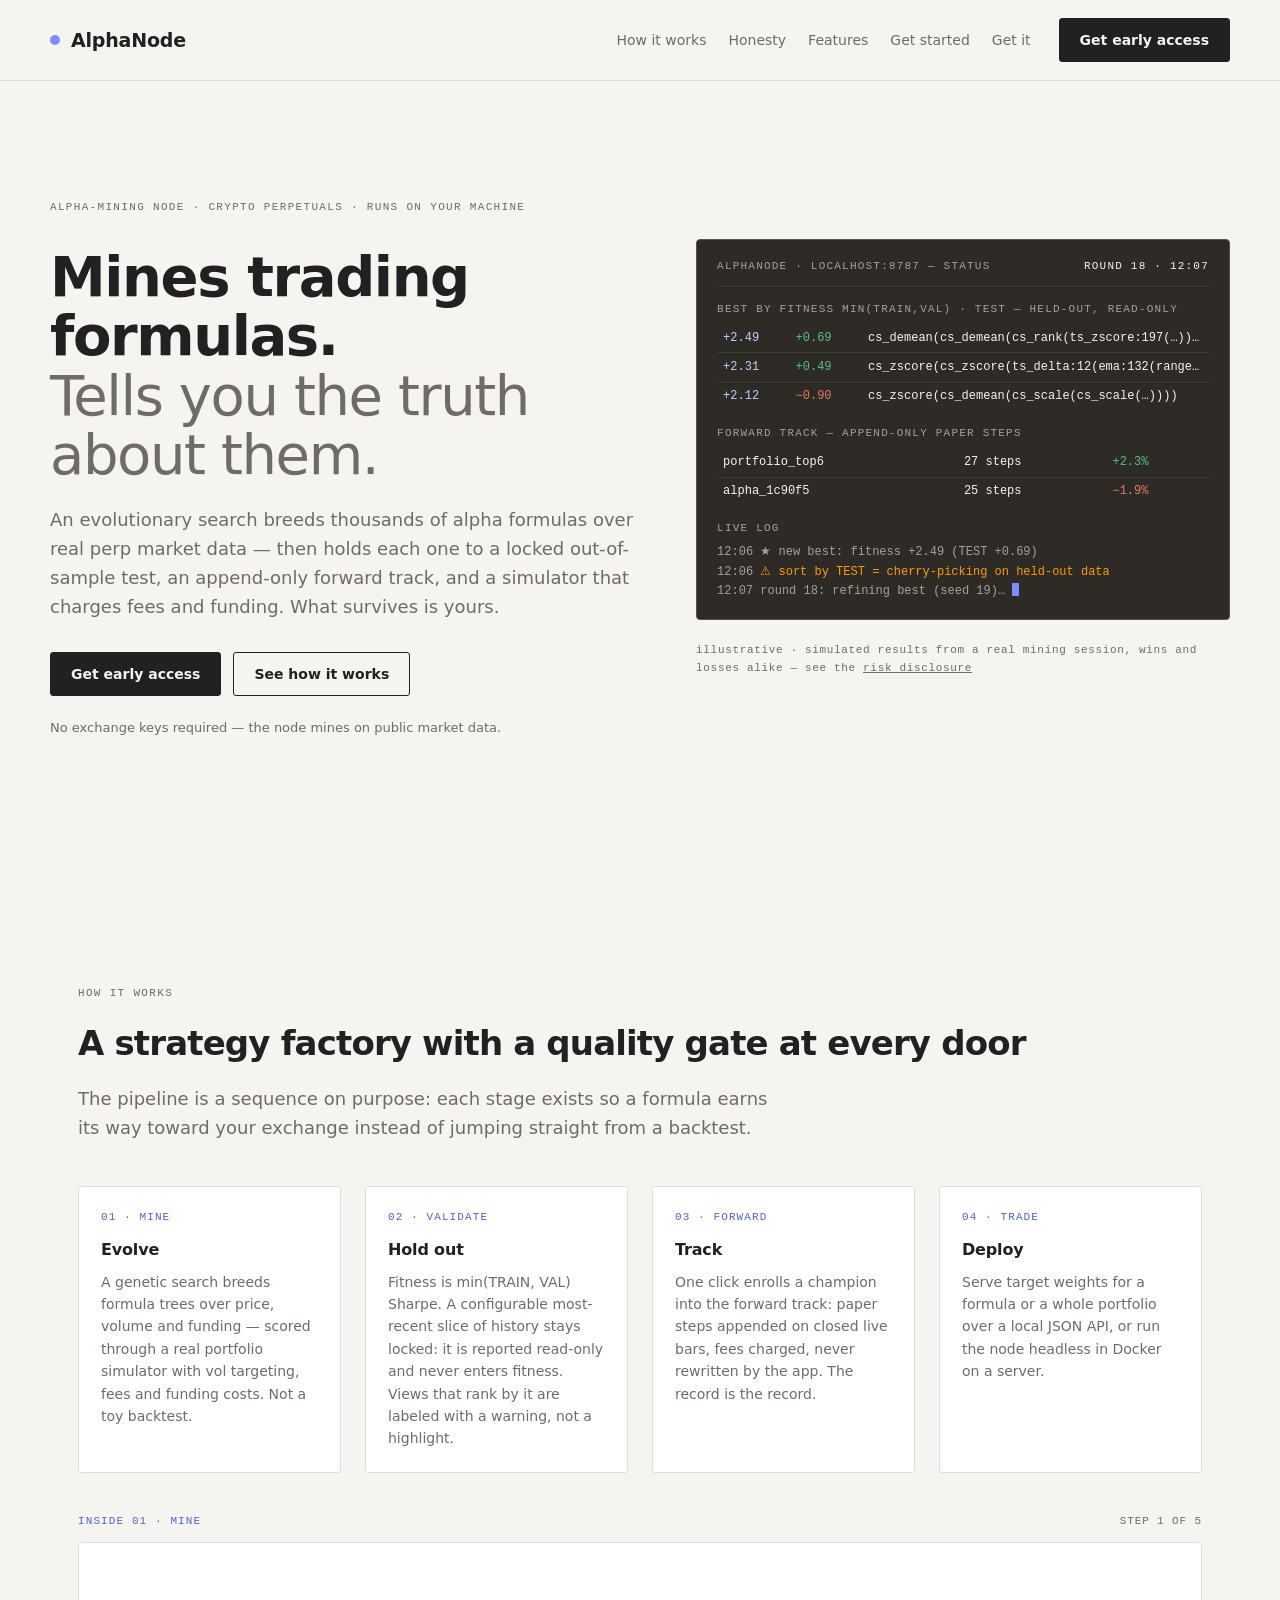
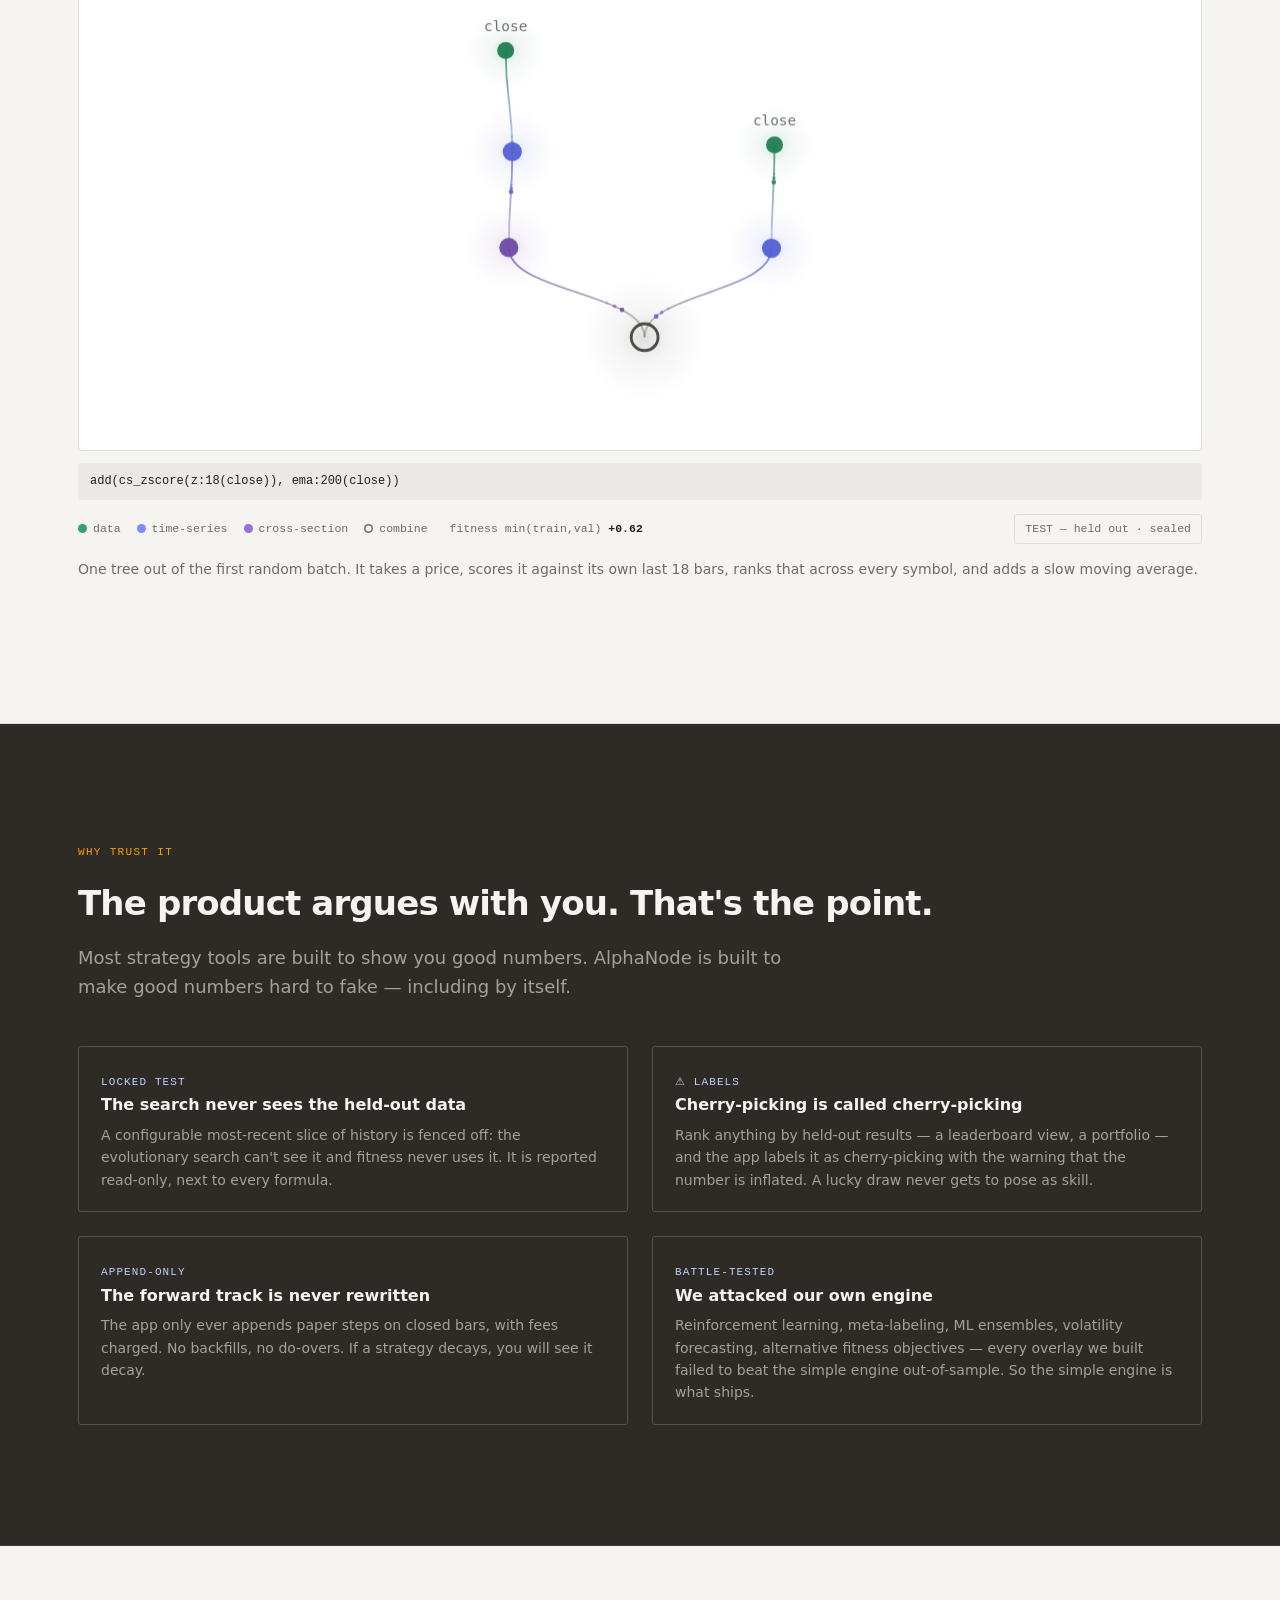
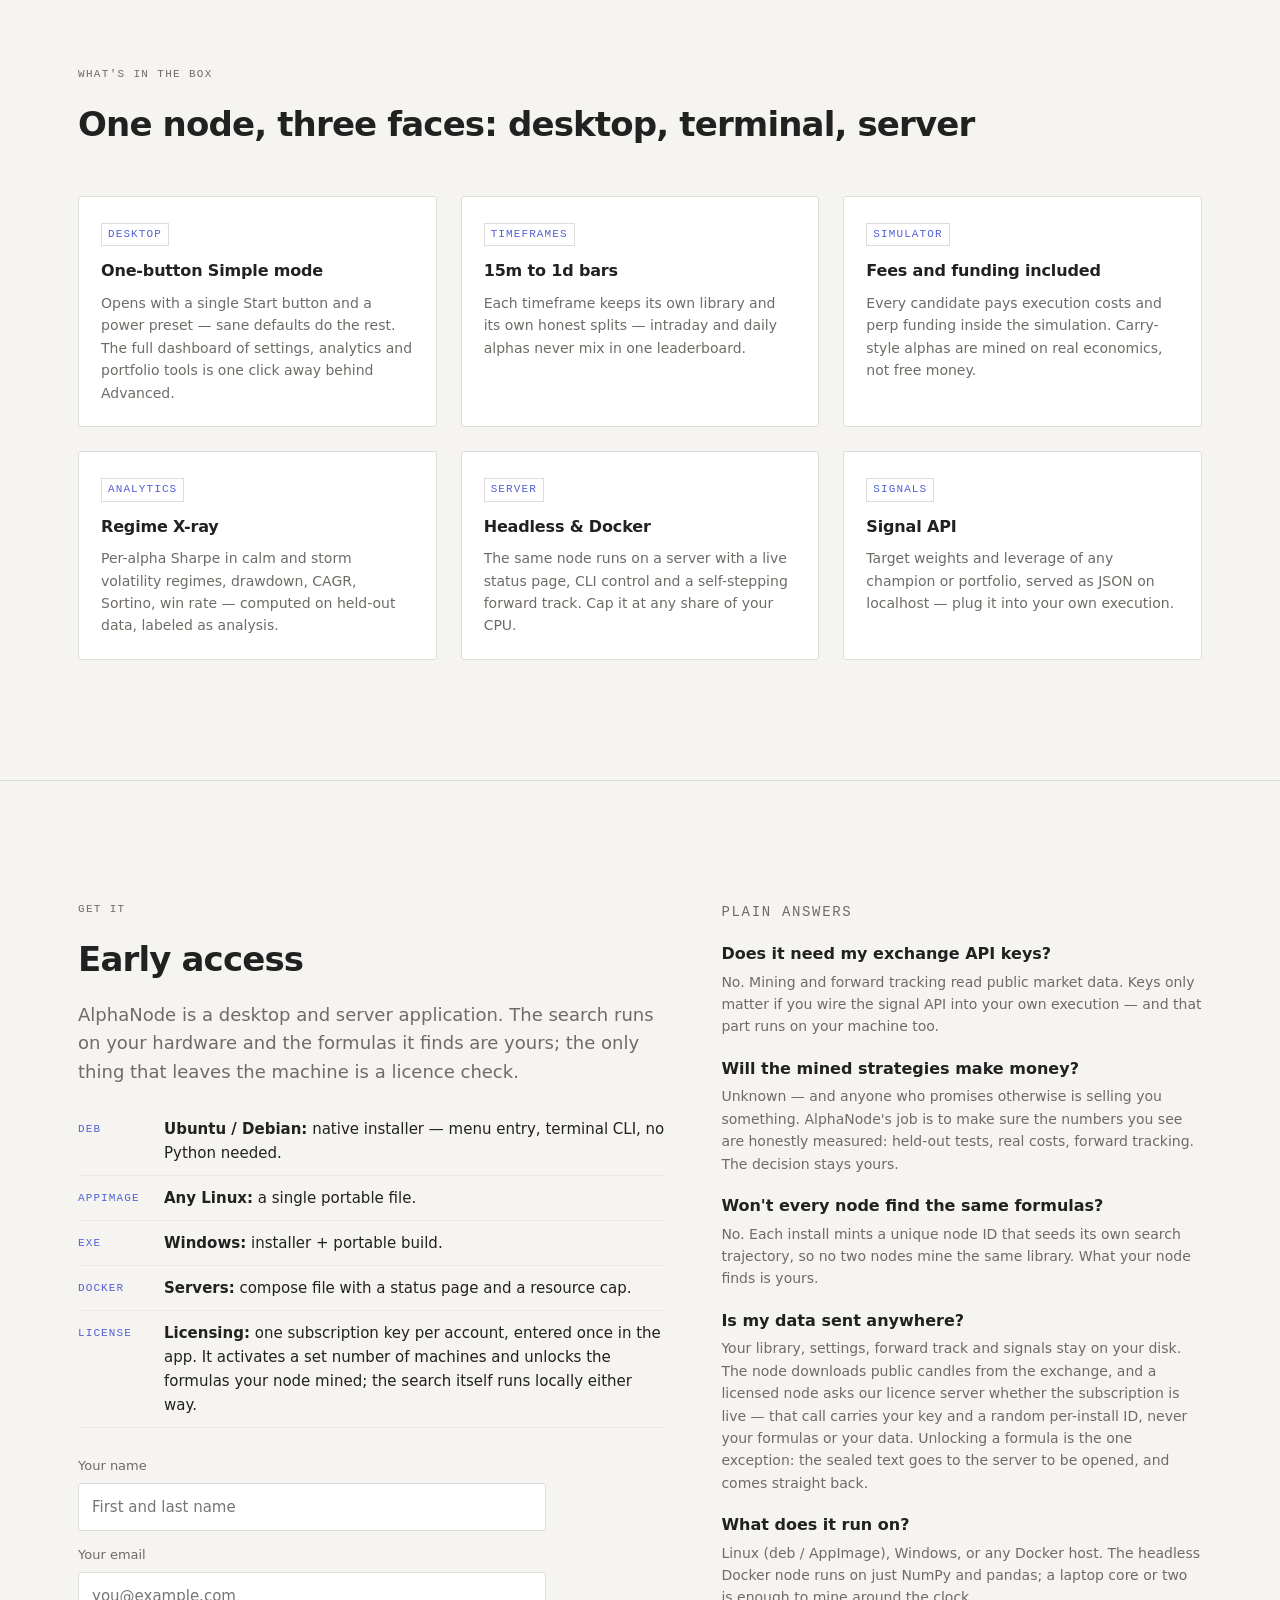
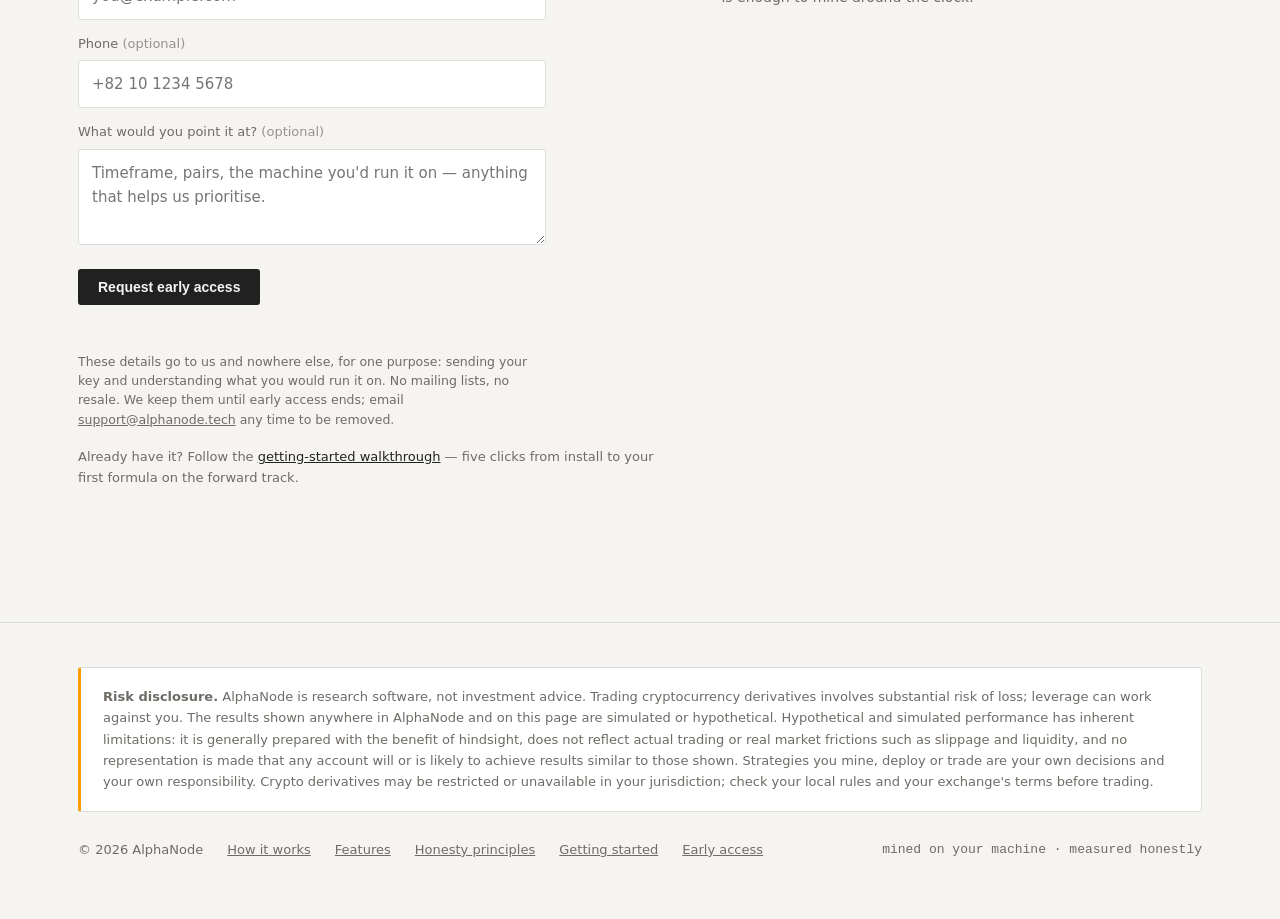
==== site/index.html @ 9bd4374a "Download page after the request form; server nodes ship as compose-from-deb The early-access form no" ====
<!doctype html>
<html lang="en" class="no-js">
<head>
<meta charset="utf-8">
<meta name="viewport" content="width=device-width, initial-scale=1">
<meta name="color-scheme" content="light">
<title>AlphaNode — an alpha-mining node for crypto perps</title>
<meta name="description" content="AlphaNode breeds trading formulas with an evolutionary search over real crypto market data — and holds every one of them to locked out-of-sample tests, forward tracking and a fee-and-funding-aware simulator.">
<style>
/* Visual language: nixtla.io — warm paper, near-black ink, hairline borders, near-square
   corners, uppercase mono micro-labels, periwinkle + orange accents, one dark graphite band.
   Deliberately single-theme (the paper IS the brand); every surface paints its own color.
   Self-contained: system font stacks only, zero external requests. */
:root{
  --paper:#f6f4f0; --card:#ffffff; --ink:#222121; --mut:#6f6b66;
  --line:#dedddd; --soft:#eae9e6;
  --acc:#7d8cff; --acctext:#5261d6; --orange:#f99c00;
  --green:#1e7f4e; --red:#c14b36; --violet:#6d4aa8;
  --dark:#2e2b27; --darkline:#3f3b36; --darkline2:#57524b;
  --darkink:#f6f4f0; --darkmut:#a5a09a; --darkacc:#bfd1ff; --darkgreen:#5abd8c; --darkred:#e57a63; --darkviolet:#c6a6f2;
}
*{box-sizing:border-box}
html{scroll-behavior:smooth}
@media (prefers-reduced-motion: reduce){
  html{scroll-behavior:auto}
  *,*::before,*::after{animation:none!important;transition:none!important}
}
body{
  margin:0; background:var(--paper); color:var(--ink);
  font:16px/1.6 system-ui,-apple-system,"Segoe UI",sans-serif;
}
.mono{font-family:ui-monospace,SFMono-Regular,Menlo,Consolas,monospace}
.wrap{max-width:1180px;margin:0 auto;padding:0 28px}
a{color:var(--ink)}
a:focus-visible,button:focus-visible{outline:2px solid var(--acc);outline-offset:3px}

/* ---------- nav ---------- */
nav{border-bottom:1px solid var(--line)}
.nav-in{display:flex;align-items:center;gap:28px;padding:18px 0}
.logo{display:flex;align-items:center;gap:11px;font-weight:650;font-size:19px;letter-spacing:-.01em;text-decoration:none}
/* a status LED: the node reporting in with a green double-tick every few seconds, then back to
   rest. The expanding halo is what makes it read at this size — the fill stays on the page's own
   green rather than inventing a brighter one. The global reduced-motion rule parks it at rest. */
.dot{width:10px;height:10px;flex:none;border-radius:50%;background:var(--acc);
  animation:heartbeat 4.4s ease-in-out infinite}
/* two shadows on every frame so they interpolate pairwise: a steady bloom that holds for the
   whole green phase, and a ring that expands twice. The ring alone is nearly invisible — its
   alpha falls as fast as it grows. */
@keyframes heartbeat{
  0%,70%   {background:var(--acc);   box-shadow:0 0 0 0 rgba(30,127,78,0),   0 0 0 0 rgba(30,127,78,0)}
  73%      {background:var(--green); box-shadow:0 0 0 0 rgba(30,127,78,.32), 0 0 7px 1px rgba(30,127,78,.42)}
  79%      {background:var(--green); box-shadow:0 0 0 6px rgba(30,127,78,0), 0 0 7px 1px rgba(30,127,78,.42)}
  82%      {background:var(--green); box-shadow:0 0 0 0 rgba(30,127,78,.32), 0 0 7px 1px rgba(30,127,78,.42)}
  88%      {background:var(--green); box-shadow:0 0 0 6px rgba(30,127,78,0), 0 0 7px 1px rgba(30,127,78,.42)}
  92%,100% {background:var(--acc);   box-shadow:0 0 0 0 rgba(30,127,78,0),   0 0 0 0 rgba(30,127,78,0)}
}
.nav-links{display:flex;gap:22px;margin-left:auto}
.nav-links a{color:var(--mut);text-decoration:none;font-size:14px}
.nav-links a:hover{color:var(--ink)}
.btn{display:inline-block;background:var(--ink);color:var(--paper);border:1px solid var(--ink);
  border-radius:3px;padding:10px 20px;font-size:14px;font-weight:550;text-decoration:none;cursor:pointer}
.btn:hover{opacity:.85}
.btn.ghost{background:transparent;color:var(--ink)}
.btn.ghost:hover{background:var(--soft);opacity:1}

/* ---------- eyebrow / section scaffolding ---------- */
.eyebrow{font-family:ui-monospace,SFMono-Regular,Menlo,monospace;font-size:11px;
  letter-spacing:.12em;text-transform:uppercase;color:var(--mut);margin:0 0 14px}
section{padding:120px 0;border-bottom:1px solid var(--line)}
h1,h2{letter-spacing:-.025em;text-wrap:balance;margin:0}
h2{font-size:34px;font-weight:650;margin-bottom:14px}
.lead{color:var(--mut);font-size:18px;max-width:62ch;margin:0}

/* ---------- hero ---------- */
.hero{display:grid;grid-template-columns:minmax(0,1.05fr) minmax(0,.95fr);gap:56px;align-items:center;
  padding:96px 0}
h1{font-size:clamp(38px,5vw,56px);font-weight:680;line-height:1.06}
h1 .quiet{color:var(--mut);font-weight:500}
.hero p{margin:22px 0 30px}
.cta-row{display:flex;gap:12px;flex-wrap:wrap}
.hero-note{margin-top:18px;font-size:13px;color:var(--mut)}

/* ---------- early-access request form ---------- */
.req{margin-top:28px;max-width:46ch}
.req label{display:block;font-size:13px;color:var(--mut);margin:0 0 6px}
.req input,.req textarea{width:100%;box-sizing:border-box;background:var(--card);
  border:1px solid var(--line);border-radius:3px;padding:11px 13px;font:inherit;font-size:15px;
  color:var(--ink)}
.req input:focus,.req textarea:focus{outline:none;border-color:var(--acc);
  box-shadow:0 0 0 3px rgba(125,140,255,.18)}
.req textarea{resize:vertical;min-height:76px}
.req .gap{margin-top:14px}
.req .btn{margin-top:16px;border:0}
.req .btn[disabled]{opacity:.55;cursor:progress}
.req .hp{position:absolute;left:-9999px;width:1px;height:1px;overflow:hidden}
.req-msg{margin-top:14px;font-size:14px;min-height:1.2em}
.req-msg.ok{color:var(--green)}
.req-msg.err{color:var(--red)}
.req-done{background:var(--soft);border:1px solid var(--line);border-radius:4px;padding:18px 20px;
  margin-top:28px;max-width:46ch;outline:none}
.req-done b{display:block;margin-bottom:6px}
.req-done p{margin:0;color:var(--mut);font-size:14px}
.req-privacy{margin-top:16px;font-size:12.5px;line-height:1.55;color:var(--mut)}
.req-privacy a{color:var(--mut)}
/* a browser that cannot run the submit handler must never see the fields: with no handler the
   form's only behaviour is a plain GET with the visitor's details in the URL */
html.no-js .req{display:none}
.req-noscript{background:var(--soft);border:1px solid var(--line);border-radius:4px;
  padding:18px 20px;margin-top:28px;max-width:46ch;font-size:14px;color:var(--mut)}

/* the product, as it actually looks: the node's status page, flat and chrome-free */
.term{background:var(--dark);border:1px solid var(--darkline2);border-radius:4px;
  padding:18px 20px;color:var(--darkink);min-width:0}
.term .head{font-family:ui-monospace,SFMono-Regular,Menlo,monospace;font-size:11px;
  letter-spacing:.11em;text-transform:uppercase;color:var(--darkmut);
  border-bottom:1px solid var(--darkline);padding-bottom:10px;margin-bottom:4px;
  display:flex;gap:12px;align-items:baseline}
.term .head b{font-weight:inherit;overflow:hidden;text-overflow:ellipsis;white-space:nowrap}
.term .head .st{margin-left:auto;flex:none;color:var(--darkink)}
.term .k{font-family:ui-monospace,SFMono-Regular,Menlo,monospace;font-size:11px;
  letter-spacing:.11em;text-transform:uppercase;color:var(--darkmut);margin:14px 0 6px}
.term .tw{overflow-x:auto}
.term table{width:100%;border-collapse:collapse;font-family:ui-monospace,SFMono-Regular,Menlo,monospace;font-size:12px}
.term td{padding:4.5px 6px;border-bottom:1px solid var(--darkline);white-space:nowrap}
.term tr:last-child td{border-bottom:none}
.term .fit{color:var(--darkacc)} .term .pos{color:var(--darkgreen)} .term .neg{color:var(--darkred)}
.term .f{color:var(--darkink);overflow:hidden;text-overflow:ellipsis;max-width:230px}
.term .warn{color:var(--orange)}
.term .log{font-family:ui-monospace,SFMono-Regular,Menlo,monospace;font-size:12px;color:var(--darkmut)}
/* nowrap + ellipsis keeps the log exactly three lines tall, so the block never jumps as the
   session advances and pushes the page around under the reader */
.term .log p{margin:0;white-space:nowrap;overflow:hidden;text-overflow:ellipsis}
.cursor{display:inline-block;width:7px;height:13px;background:var(--acc);vertical-align:-2px;animation:blink 1s infinite}
@keyframes blink{50%{opacity:.2}}
/* only the cells that actually changed flash — an unchanged row staying put is what makes the
   thing read as a running process rather than a slideshow. Opacity only: transforms on a
   table cell are not reliably supported. */
@keyframes cellchg{from{opacity:.12}to{opacity:1}}
.term td.chg{animation:cellchg .3s ease-out}
@keyframes logline{from{opacity:0;transform:translateX(-5px)}to{opacity:1;transform:none}}
.term .log p.new{animation:logline .3s ease-out}
.term-note{font-family:ui-monospace,SFMono-Regular,Menlo,monospace;font-size:11px;
  letter-spacing:.06em;color:var(--mut);margin-top:10px}
.term-note a{color:var(--mut)}

/* ---------- pipeline ---------- */
.steps{display:grid;grid-template-columns:repeat(4,1fr);gap:24px;margin-top:44px}
.step{background:var(--card);border:1px solid var(--line);border-radius:3px;padding:22px}
.step .no{font-family:ui-monospace,SFMono-Regular,Menlo,monospace;font-size:11px;color:var(--acctext);letter-spacing:.1em}
.step h3{margin:10px 0 8px;font-size:16px;letter-spacing:-.01em}
.step p{margin:0;font-size:14px;color:var(--mut)}

/* ---------- how the search works: a formula, alive on graphite ---------- */
.gp{margin-top:40px}
.gp-head{display:flex;align-items:baseline;gap:12px 20px;flex-wrap:wrap;margin-bottom:12px}
.gp-head .no{font-family:ui-monospace,SFMono-Regular,Menlo,monospace;font-size:11px;
  letter-spacing:.1em;text-transform:uppercase;color:var(--acctext)}
.gp-step{margin-left:auto;font-family:ui-monospace,SFMono-Regular,Menlo,monospace;font-size:11px;
  letter-spacing:.08em;text-transform:uppercase;color:var(--mut)}
/* below ~520px the drawing shrinks into a smudge, so the frame pans instead — the same thing
   the terminal tables do on a phone. resize() parks the view on the middle of it. */
.gp-stage{background:var(--card);border:1px solid var(--line);border-radius:4px;
  overflow-x:auto;overflow-y:hidden}
.gp-cv{display:block;width:100%;min-width:520px;aspect-ratio:820/370}
/* the same formula in the form the app prints it: the picture is the feeling, this is the fact.
   nowrap + scroll, never wrap — a second line here would resize the block mid-loop */
.gp-expr{display:block;margin-top:12px;padding:9px 12px;background:var(--soft);border-radius:3px;
  font-family:ui-monospace,SFMono-Regular,Menlo,monospace;font-size:12px;color:var(--ink);
  white-space:nowrap;overflow-x:auto}
.gp-foot{display:flex;flex-wrap:wrap;gap:10px 22px;align-items:center;margin-top:14px;
  font-family:ui-monospace,SFMono-Regular,Menlo,monospace;font-size:11.5px;color:var(--mut)}
.gp-key{display:flex;flex-wrap:wrap;gap:7px 16px;margin:0;padding:0;list-style:none}
.gp-key li{display:flex;align-items:center;gap:6px}
.gp-key i{width:9px;height:9px;border-radius:50%;flex:none}
.gp-key .kd{background:#3aa06b}
.gp-key .kt{background:#7d8cff}
.gp-key .kc{background:#9a6fd8}
.gp-key .ko{background:transparent;box-shadow:inset 0 0 0 1.5px var(--mut)}
.gp-fit b{color:var(--ink);font-weight:600}
.gp-test{margin-left:auto;border:1px solid var(--line);border-radius:3px;padding:5px 10px;
  white-space:nowrap;transition:border-color .3s ease,color .3s ease}
.gp-test.open{border-color:var(--green);color:var(--green)}
.gp-cap{margin:14px 0 0;font-size:14px;color:var(--mut)}

/* ---------- honesty band (dark) ---------- */
.band{background:var(--dark);color:var(--darkink);border-bottom:1px solid var(--darkline)}
.band .eyebrow{color:var(--orange)}
.band h2{color:var(--darkink)}
.band .lead{color:var(--darkmut)}
.truths{display:grid;grid-template-columns:repeat(2,1fr);gap:24px;margin-top:44px}
.truth{border:1px solid var(--darkline2);border-radius:3px;padding:20px 22px}
.truth h3{margin:0 0 6px;font-size:16px;color:var(--darkink)}
.truth p{margin:0;font-size:14px;color:var(--darkmut)}
.truth .tag{font-family:ui-monospace,SFMono-Regular,Menlo,monospace;font-size:11px;
  letter-spacing:.1em;text-transform:uppercase;color:var(--darkacc)}

/* ---------- features ---------- */
.feats{display:grid;grid-template-columns:repeat(3,1fr);gap:24px;margin-top:44px}
.feat{background:var(--card);border:1px solid var(--line);border-radius:3px;padding:22px}
.feat:hover{border-color:var(--ink)}
.feat h3{margin:0 0 8px;font-size:16px;letter-spacing:-.01em}
.feat p{margin:0;font-size:14px;color:var(--mut)}
.feat .chip{display:inline-block;font-family:ui-monospace,SFMono-Regular,Menlo,monospace;
  font-size:11px;letter-spacing:.1em;text-transform:uppercase;color:var(--acctext);
  border:1px solid var(--line);padding:2px 6px;margin-bottom:12px}

/* ---------- get it ---------- */
.get{display:grid;grid-template-columns:minmax(0,1.1fr) minmax(0,.9fr);gap:56px;align-items:start}
.get ul{margin:20px 0 0;padding:0;list-style:none}
.get li{padding:10px 0;border-bottom:1px solid var(--soft);font-size:15px;display:flex;gap:14px}
.get li b{font-weight:600}
.get li .m{color:var(--acctext);font-family:ui-monospace,SFMono-Regular,Menlo,monospace;
  font-size:11px;letter-spacing:.1em;text-transform:uppercase;padding-top:4px;min-width:72px}
.faq h3{font-size:16px;margin:0 0 4px}
.faq p{margin:0 0 18px;font-size:14px;color:var(--mut)}

/* ---------- footer ---------- */
footer{padding:44px 0 60px;color:var(--mut);font-size:13px}
.disclaimer{border:1px solid var(--line);border-left:3px solid var(--orange);border-radius:3px;
  background:var(--card);padding:18px 22px;margin-bottom:28px;font-size:13px;line-height:1.65;color:var(--mut)}
.foot-row{display:flex;gap:24px;flex-wrap:wrap;align-items:center}
.foot-row a{color:var(--mut)}

@media (max-width: 900px){
  .hero,.get{grid-template-columns:minmax(0,1fr);gap:36px}
  .hero{padding:64px 0}
  .steps{grid-template-columns:repeat(2,1fr)}
  .feats{grid-template-columns:1fr 1fr}
  .truths{grid-template-columns:1fr}
  section{padding:72px 0}
}
/* below this the five links no longer fit on one line and each starts wrapping inside itself,
   which looks broken. The page is a single scroll and the CTA stays, so drop the links instead. */
@media (max-width: 820px){
  .nav-links{display:none}
  .nav-in > .btn{margin-left:auto}
}
@media (max-width: 560px){
  .steps,.feats{grid-template-columns:1fr}
  .term .f{max-width:150px}
  .gp{padding:18px}
}
</style>
</head>
<body id="top" data-api="https://api.alphanode.tech">

<nav>
  <div class="wrap nav-in">
    <a class="logo" href="#top"><span class="dot" aria-hidden="true"></span>AlphaNode</a>
    <div class="nav-links">
      <a href="#how">How it works</a>
      <a href="#honesty">Honesty</a>
      <a href="#features">Features</a>
      <a href="start.html">Get started</a>
      <a href="#get">Get it</a>
    </div>
    <a class="btn" href="#get">Get early access</a>
  </div>
</nav>

<main>
<section class="wrap hero" style="border-bottom:none">
  <div>
    <p class="eyebrow">Alpha-mining node · crypto perpetuals · runs on your machine</p>
    <h1>Mines trading formulas.<br><span class="quiet">Tells you the truth about them.</span></h1>
    <p class="lead">An evolutionary search breeds thousands of alpha formulas over real
      perp market data — then holds each one to a locked out-of-sample test, an append-only
      forward track, and a simulator that charges fees and funding. What survives is yours.</p>
    <div class="cta-row">
      <a class="btn" href="#get">Get early access</a>
      <a class="btn ghost" href="#how">See how it works</a>
    </div>
    <p class="hero-note">No exchange keys required — the node mines on public market data.</p>
  </div>

  <div>
    <div class="term" id="term" role="img" aria-label="AlphaNode status page: leaderboard of mined formulas with held-out TEST scores, some positive and some negative, and a forward track">
      <div class="head"><b>alphanode · localhost:8787 — status</b><span class="st" id="term-st">round 18 · 12:07</span></div>
      <div class="k">best by fitness min(train,val) · test — held-out, read-only</div>
      <div class="tw"><table><tbody id="term-lb">
        <tr><td class="fit">+2.49</td><td class="pos">+0.69</td><td class="f">cs_demean(cs_demean(cs_rank(ts_zscore:197(…))))</td></tr>
        <tr><td class="fit">+2.31</td><td class="pos">+0.49</td><td class="f">cs_zscore(cs_zscore(ts_delta:12(ema:132(range))))</td></tr>
        <tr><td class="fit">+2.12</td><td class="neg">−0.90</td><td class="f">cs_zscore(cs_demean(cs_scale(cs_scale(…))))</td></tr>
      </tbody></table></div>
      <div class="k">forward track — append-only paper steps</div>
      <div class="tw"><table><tbody id="term-fw">
        <tr><td class="f">portfolio_top6</td><td>27 steps</td><td class="pos">+2.3%</td></tr>
        <tr><td class="f">alpha_1c90f5</td><td>25 steps</td><td class="neg">−1.9%</td></tr>
      </tbody></table></div>
      <div class="k">live log</div>
      <div class="log" id="term-log">
        <p>12:06 ★ new best: fitness +2.49 (TEST +0.69)</p>
        <p>12:06 <span class="warn">⚠ sort by TEST = cherry-picking on held-out data</span></p>
        <p>12:07 round 18: refining best (seed 19)… <span class="cursor" aria-hidden="true"></span></p>
      </div>
    </div>
    <p class="term-note">illustrative · simulated results from a real mining session, wins and
      losses alike — see the <a href="#disclosure">risk disclosure</a></p>
  </div>
</section>

<section id="how">
  <div class="wrap">
    <p class="eyebrow">How it works</p>
    <h2>A strategy factory with a quality gate at every door</h2>
    <p class="lead">The pipeline is a sequence on purpose: each stage exists so a formula
      earns its way toward your exchange instead of jumping straight from a backtest.</p>
    <div class="steps">
      <div class="step"><div class="no">01 · MINE</div>
        <h3>Evolve</h3>
        <p>A genetic search breeds formula trees over price, volume and funding —
           scored through a real portfolio simulator with vol targeting, fees and
           funding costs. Not a toy backtest.</p></div>
      <div class="step"><div class="no">02 · VALIDATE</div>
        <h3>Hold out</h3>
        <p>Fitness is min(TRAIN, VAL) Sharpe. A configurable most-recent slice of
           history stays locked: it is reported read-only and never enters fitness.
           Views that rank by it are labeled with a warning, not a highlight.</p></div>
      <div class="step"><div class="no">03 · FORWARD</div>
        <h3>Track</h3>
        <p>One click enrolls a champion into the forward track: paper steps appended
           on closed live bars, fees charged, never rewritten by the app. The record
           is the record.</p></div>
      <div class="step"><div class="no">04 · TRADE</div>
        <h3>Deploy</h3>
        <p>Serve target weights for a formula or a whole portfolio over a local
           JSON API, or run the node headless in Docker on a server.</p></div>
    </div>

    <div class="gp" id="gp">
      <div class="gp-head">
        <span class="no">Inside 01 · Mine</span>
        <span class="gp-step" id="gp-step">step 1 of 5</span>
      </div>
      <div class="gp-stage">
        <canvas class="gp-cv" id="gp-cv" role="img"
                aria-label="A formula drawn as a living tree of glowing nodes, evolving on a loop: market data at the top flows down through operators into a single signal at the root. A random starting tree, a node mutated from an 18-bar to a 64-bar z-score, a branch replaced by 12-bar momentum, a crossover where a second tree donates a relative-volume branch, and the child that results — scoring +1.94, with the held-out TEST slice unsealed at the end at +0.42"></canvas>
      </div>
      <code class="gp-expr" id="gp-expr">add(cs_zscore(z:18(close)), ema:200(close))</code>
      <div class="gp-foot">
        <ul class="gp-key">
          <li><i class="kd"></i>data</li>
          <li><i class="kt"></i>time-series</li>
          <li><i class="kc"></i>cross-section</li>
          <li><i class="ko"></i>combine</li>
        </ul>
        <span class="gp-fit">fitness min(train,val) <b id="gp-fit">+0.62</b></span>
        <span class="gp-test" id="gp-test">TEST — held out · <span id="gp-testv">sealed</span></span>
      </div>
      <p class="gp-cap" id="gp-cap">One tree out of the first random batch.</p>
    </div>
  </div>
</section>

<section id="honesty" class="band">
  <div class="wrap">
    <p class="eyebrow">Why trust it</p>
    <h2>The product argues with you. That's the point.</h2>
    <p class="lead">Most strategy tools are built to show you good numbers.
       AlphaNode is built to make good numbers hard to fake — including by itself.</p>
    <div class="truths">
      <div class="truth"><span class="tag">locked test</span>
        <h3>The search never sees the held-out data</h3>
        <p>A configurable most-recent slice of history is fenced off: the evolutionary
           search can't see it and fitness never uses it. It is reported read-only,
           next to every formula.</p></div>
      <div class="truth"><span class="tag">⚠ labels</span>
        <h3>Cherry-picking is called cherry-picking</h3>
        <p>Rank anything by held-out results — a leaderboard view, a portfolio — and
           the app labels it as cherry-picking with the warning that the number is
           inflated. A lucky draw never gets to pose as skill.</p></div>
      <div class="truth"><span class="tag">append-only</span>
        <h3>The forward track is never rewritten</h3>
        <p>The app only ever appends paper steps on closed bars, with fees charged.
           No backfills, no do-overs. If a strategy decays, you will see it decay.</p></div>
      <div class="truth"><span class="tag">battle-tested</span>
        <h3>We attacked our own engine</h3>
        <p>Reinforcement learning, meta-labeling, ML ensembles, volatility forecasting,
           alternative fitness objectives — every overlay we built failed to beat the
           simple engine out-of-sample. So the simple engine is what ships.</p></div>
    </div>
  </div>
</section>

<section id="features">
  <div class="wrap">
    <p class="eyebrow">What's in the box</p>
    <h2>One node, three faces: desktop, terminal, server</h2>
    <div class="feats">
      <div class="feat"><span class="chip">desktop</span>
        <h3>One-button Simple mode</h3>
        <p>Opens with a single Start button and a power preset — sane defaults do the
           rest. The full dashboard of settings, analytics and portfolio tools is one
           click away behind Advanced.</p></div>
      <div class="feat"><span class="chip">timeframes</span>
        <h3>15m to 1d bars</h3>
        <p>Each timeframe keeps its own library and its own honest splits — intraday
           and daily alphas never mix in one leaderboard.</p></div>
      <div class="feat"><span class="chip">simulator</span>
        <h3>Fees and funding included</h3>
        <p>Every candidate pays execution costs and perp funding inside the simulation.
           Carry-style alphas are mined on real economics, not free money.</p></div>
      <div class="feat"><span class="chip">analytics</span>
        <h3>Regime X-ray</h3>
        <p>Per-alpha Sharpe in calm and storm volatility regimes, drawdown, CAGR,
           Sortino, win rate — computed on held-out data, labeled as analysis.</p></div>
      <div class="feat"><span class="chip">server</span>
        <h3>Headless &amp; Docker</h3>
        <p>The same node runs on a server with a live status page, CLI control and
           a self-stepping forward track. Cap it at any share of your CPU.</p></div>
      <div class="feat"><span class="chip">signals</span>
        <h3>Signal API</h3>
        <p>Target weights and leverage of any champion or portfolio, served as JSON
           on localhost — plug it into your own execution.</p></div>
    </div>
  </div>
</section>

<section id="get">
  <div class="wrap get">
    <div>
      <p class="eyebrow">Get it</p>
      <h2>Early access</h2>
      <p class="lead">AlphaNode is a desktop and server application. The search runs on your
         hardware and the formulas it finds are yours; the only thing that leaves the machine
         is a licence check.</p>
      <ul>
        <li><span class="m">deb</span><span><b>Ubuntu / Debian:</b> native installer — menu entry, terminal CLI, no Python needed.</span></li>
        <li><span class="m">AppImage</span><span><b>Any Linux:</b> a single portable file.</span></li>
        <li><span class="m">exe</span><span><b>Windows:</b> installer + portable build.</span></li>
        <li><span class="m">docker</span><span><b>Servers:</b> compose file with a status page and a resource cap.</span></li>
        <li><span class="m">license</span><span><b>Licensing:</b> one subscription key per account, entered once in the app. It activates a set number of machines and unlocks the formulas your node mined; the search itself runs locally either way.</span></li>
      </ul>

      <noscript>
        <p class="req-noscript">The request form needs JavaScript. Without it, just email
          <a href="mailto:support@alphanode.tech">support@alphanode.tech</a> with your name and
          what you would run the node on — same queue, same reply.</p>
      </noscript>
      <form class="req" id="req-form" novalidate>
        <label for="req-name">Your name</label>
        <input id="req-name" name="name" type="text" autocomplete="name"
               placeholder="First and last name" required>
        <div class="gap">
          <label for="req-email">Your email</label>
          <input id="req-email" name="email" type="email" autocomplete="email"
                 placeholder="you@example.com" required>
        </div>
        <div class="gap">
          <label for="req-phone">Phone <span style="opacity:.7">(optional)</span></label>
          <input id="req-phone" name="phone" type="tel" inputmode="tel" autocomplete="tel"
                 placeholder="+82 10 1234 5678">
        </div>
        <div class="gap">
          <label for="req-note">What would you point it at? <span style="opacity:.7">(optional)</span></label>
          <textarea id="req-note" name="note" rows="3"
                    placeholder="Timeframe, pairs, the machine you'd run it on — anything that helps us prioritise."></textarea>
        </div>
        <!-- honeypot. The name is deliberately meaningless: it used to be "website", which is a
             real identity-manager field, so 1Password/Chrome autofill could fill it and a real
             person's request would be silently dropped as a bot's. -->
        <input class="hp" type="text" name="hp_ref2" tabindex="-1" autocomplete="off"
               aria-hidden="true" data-1p-ignore data-lpignore="true">
        <button class="btn" type="submit" id="req-btn">Request early access</button>
        <p class="req-msg" id="req-msg" role="status" aria-live="polite"></p>
        <p class="req-privacy">These details go to us and nowhere else, for one purpose: sending
          your key and understanding what you would run it on. No mailing lists, no resale. We
          keep them until early access ends; email
          <a href="mailto:support@alphanode.tech">support@alphanode.tech</a> any time to be
          removed.</p>
      </form>
      <p class="hero-note">Already have it? Follow the
        <a href="start.html">getting-started walkthrough</a> — five clicks from install
        to your first formula on the forward track.</p>
    </div>
    <div class="faq">
      <p class="eyebrow">Plain answers</p>
      <h3>Does it need my exchange API keys?</h3>
      <p>No. Mining and forward tracking read public market data. Keys only matter
         if you wire the signal API into your own execution — and that part runs on
         your machine too.</p>
      <h3>Will the mined strategies make money?</h3>
      <p>Unknown — and anyone who promises otherwise is selling you something.
         AlphaNode's job is to make sure the numbers you see are honestly measured:
         held-out tests, real costs, forward tracking. The decision stays yours.</p>
      <h3>Won't every node find the same formulas?</h3>
      <p>No. Each install mints a unique node ID that seeds its own search trajectory,
         so no two nodes mine the same library. What your node finds is yours.</p>
      <h3>Is my data sent anywhere?</h3>
      <p>Your library, settings, forward track and signals stay on your disk. The node
         downloads public candles from the exchange, and a licensed node asks our licence
         server whether the subscription is live — that call carries your key and a random
         per-install ID, never your formulas or your data. Unlocking a formula is the one
         exception: the sealed text goes to the server to be opened, and comes straight back.</p>
      <h3>What does it run on?</h3>
      <p>Linux (deb / AppImage), Windows, or any Docker host. The headless Docker
         node runs on just NumPy and pandas; a laptop core or two is enough to mine
         around the clock.</p>
    </div>
  </div>
</section>
</main>

<footer>
  <div class="wrap">
    <div class="disclaimer" id="disclosure">
      <b>Risk disclosure.</b> AlphaNode is research software, not investment advice.
      Trading cryptocurrency derivatives involves substantial risk of loss; leverage can
      work against you. The results shown anywhere in AlphaNode and on this page are
      simulated or hypothetical. Hypothetical and simulated performance has inherent
      limitations: it is generally prepared with the benefit of hindsight, does not
      reflect actual trading or real market frictions such as slippage and liquidity,
      and no representation is made that any account will or is likely to achieve
      results similar to those shown. Strategies you mine, deploy or trade are your own
      decisions and your own responsibility. Crypto derivatives may be restricted or
      unavailable in your jurisdiction; check your local rules and your exchange's
      terms before trading.
    </div>
    <div class="foot-row">
      <span>© 2026 AlphaNode</span>
      <a href="#how">How it works</a>
      <a href="#features">Features</a>
      <a href="#honesty">Honesty principles</a>
      <a href="start.html">Getting started</a>
      <a href="#get">Early access</a>
      <span style="margin-left:auto" class="mono">mined on your machine · measured honestly</span>
    </div>
  </div>
</footer>

<script>
// "Inside 01 · Mine": the search, drawn as the formula itself rather than as a flowchart of it.
// Market data sits at the top and flows down through the operators into a single signal at the
// root. Five steps on a loop — a random tree, a point mutation, a branch replaced, a crossover
// with another survivor, and the child.
//
// Node ids are stable across steps, and that is the whole trick: a node that survives a mutation
// is the same object, so it holds still and keeps its drift while its neighbours change, and at
// the crossover the donated branch visibly travels out of one parent and into the other. The
// picture carries the feeling; the formula printed underneath carries the precision.
(function () {
  var root = document.getElementById('gp');
  if (!root) return;
  var cv = document.getElementById('gp-cv');
  var stepEl = document.getElementById('gp-step'), capEl = document.getElementById('gp-cap'),
      fitEl = document.getElementById('gp-fit'), testEl = document.getElementById('gp-test'),
      testV = document.getElementById('gp-testv'), exprEl = document.getElementById('gp-expr');
  if (!cv || !cv.getContext || !stepEl || !capEl || !fitEl || !testEl || !testV || !exprEl) return;
  var g = cv.getContext('2d');

  var W = 820, H = 370, LEAF = 190, LEVEL = 70;
  var COL = {d: [30, 127, 78], t: [82, 97, 214], c: [109, 74, 168], o: [70, 66, 62]};
  var RAD = {d: 6.2, t: 7, c: 7, o: 7.8};

  function n(id, k, l, kids) { return {id: id, k: k, l: l, c: kids || []}; }
  var EMA = n('e', 't', 'ema 200', [n('f', 'd', 'close')]),
      MOM = n('g', 'c', 'cs_rank', [n('h', 't', 'delta 12', [n('i', 'd', 'close')])]),
      RVOL = n('q', 't', 'rank 56', [
        n('r', 'o', 'div', [n('s', 'd', 'volume'), n('t', 't', 'mean 56', [n('u', 'd', 'volume')])])
      ]);
  function tree(z, right) {
    return n('a', 'o', 'add', [
      n('b', 'c', 'cs_zscore', [n('c', 't', z, [n('d', 'd', 'close')])]), right
    ]);
  }

  var STEPS = [
    {fit: '+0.62', trees: [tree('z 18', EMA)],
     cap: 'One tree out of the first random batch. It takes a price, scores it against its own '
        + 'last 18 bars, ranks that across every symbol, and adds a slow moving average.'},
    {fit: '+0.94', trees: [tree('z 64', EMA)], hot: ['c'],
     cap: 'Mutation. One node is swapped for another of its own kind — the 18-bar window becomes '
        + '64 bars. Nothing else about the formula moved, and it scores better.'},
    {fit: '+1.31', trees: [tree('z 64', MOM)], hot: ['g', 'h', 'i'],
     cap: 'A mutation can replace a whole branch, not just a number. The slow average is gone; in '
        + 'its place, 12-bar momentum ranked across the market.'},
    {fit: '+1.78', pair: true, trees: [tree('z 64', MOM), n('p', 'c', 'cs_zscore', [RVOL])],
     hot: ['q', 'r', 's', 't', 'u'], out: ['b', 'c', 'd'],
     cap: 'Crossover. Two survivors of the same round trade a branch: this tree lets go of its '
        + 'z-score of price and takes the other one’s idea — volume measured against its own '
        + '56-bar average.'},
    {fit: '+1.94', trees: [n('a', 'o', 'add', [RVOL, MOM])], hot: ['q', 'r', 's', 't', 'u'],
     open: true,
     cap: 'The child: momentum and relative volume in one formula, and the best of the run. Only '
        + 'now is TEST unsealed — +0.42 on data the search never touched, and could not tune.'}
  ];

  // ---- layout: leaves take consecutive slots, a parent sits under the middle of its children ----
  function walk(node, depth, ctx) {
    node._d = depth;
    if (!node.c.length) { node._x = ctx.leaf++; return; }
    for (var i = 0; i < node.c.length; i++) walk(node.c[i], depth + 1, ctx);
    node._x = (node.c[0]._x + node.c[node.c.length - 1]._x) / 2;
  }
  function deepest(node) {
    var m = node._d;
    for (var i = 0; i < node.c.length; i++) m = Math.max(m, deepest(node.c[i]));
    return m;
  }
  function flat(node, ox, rootY, out, parent) {
    out.push({id: node.id, k: node.k, l: node.l, p: parent, depth: node._d,
              x: ox + node._x * LEAF, y: rootY - node._d * LEVEL});
    for (var i = 0; i < node.c.length; i++) flat(node.c[i], ox, rootY, out, node.id);
    return out;
  }
  function layout(step) {
    var out = [], widths = [], maxD = 0, i, c;
    for (i = 0; i < step.trees.length; i++) {
      c = {leaf: 0};
      walk(step.trees[i], 0, c);
      widths.push((c.leaf - 1) * LEAF);
      maxD = Math.max(maxD, deepest(step.trees[i]));
    }
    // the root sits low, the leaves high, and the whole thing is centred in the frame — in the
    // crossover step both parents share one root line even though one is deeper
    var rootY = H / 2 + (maxD * LEVEL) / 2;
    if (step.pair) {
      var offs = [145, 480];
      for (i = 0; i < step.trees.length; i++) flat(step.trees[i], offs[i], rootY, out, null);
      out.pair = [offs[0] + widths[0] / 2, offs[1] + widths[1] / 2, rootY - maxD * LEVEL];
      return out;
    }
    return flat(step.trees[0], (W - widths[0]) / 2, rootY, out, null);
  }

  function expr(node) {
    if (!node.c.length) return node.l;
    var kids = [];
    for (var i = 0; i < node.c.length; i++) kids.push(expr(node.c[i]));
    return node.l.replace(' ', ':') + '(' + kids.join(', ') + ')';
  }

  // ---- the live scene ----
  var live = {}, edges = [], pulses = [], pairInfo = null, T = 0, S = 1;
  var seed = 1;
  function rnd() { seed = (seed * 1664525 + 1013904223) >>> 0; return seed / 4294967296; }

  function apply(step) {
    var items = layout(step), hot = step.hot || [], gone = step.out || [], seen = {}, i, it, s;
    pairInfo = items.pair || null;
    for (i = 0; i < items.length; i++) {
      it = items[i];
      seen[it.id] = 1;
      s = live[it.id];
      if (!s) {
        var par = live[it.p];
        s = live[it.id] = {x: par ? par.x : it.x, y: par ? par.y : it.y, a: 0, rr: 0,
                           ph: rnd() * 6.283, sp: .7 + rnd() * .6};
      }
      s.k = it.k; s.l = it.l; s.pid = it.p; s.depth = it.depth;
      s.tx = it.x; s.ty = it.y; s.ta = 1;
      s.tr = RAD[it.k] + (it.depth === 0 ? 2 : 0);
      s.hot = hot.indexOf(it.id) >= 0;
      s.dim = gone.indexOf(it.id) >= 0;
      if (s.hot) pulses.push({x: it.x, y: it.y, t: 0, c: COL[it.k]});
    }
    for (var id in live) if (!seen[id]) { live[id].ta = 0; live[id].hot = false; }

    edges = [];
    for (i = 0; i < items.length; i++) {
      if (!items[i].p) continue;
      edges.push({a: items[i].p, b: items[i].id, u: rnd(), sp: .26 + rnd() * .16});
    }
  }

  // ---- drawing ----
  function rgba(c, a) { return 'rgba(' + c[0] + ',' + c[1] + ',' + c[2] + ',' + a.toFixed(3) + ')'; }
  function px(s) { return s.x + Math.sin(T * .55 * s.sp + s.ph) * 3.4; }
  function py(s) { return s.y + Math.cos(T * .42 * s.sp + s.ph * 1.7) * 2.8; }
  function bez(u, p0, p1, p2, p3) {
    var m = 1 - u;
    return m * m * m * p0 + 3 * m * m * u * p1 + 3 * m * u * u * p2 + u * u * u * p3;
  }

  function draw() {
    g.clearRect(0, 0, W, H);
    var id, s, i, e, A, B, ax, ay, bx, by, c1y, c2y, alpha;

    // edges: child (high) curving down into parent (low), tinted from one to the other
    for (i = 0; i < edges.length; i++) {
      e = edges[i];
      A = live[e.a]; B = live[e.b];
      if (!A || !B) continue;
      alpha = Math.min(A.a, B.a);
      if (alpha < .02) continue;
      ax = px(A); ay = py(A); bx = px(B); by = py(B);
      c1y = by + (ay - by) * .5; c2y = ay - (ay - by) * .5;
      var grad = g.createLinearGradient(bx, by, ax, ay);
      grad.addColorStop(0, rgba(COL[B.k], .72 * alpha * (B.dim ? .3 : 1)));
      grad.addColorStop(1, rgba(COL[A.k], .3 * alpha));
      g.strokeStyle = grad;
      g.lineWidth = 1.35;
      g.beginPath();
      g.moveTo(bx, by);
      g.bezierCurveTo(bx, c1y, ax, c2y, ax, ay);
      g.stroke();

      // one mote of data per edge, sliding down into the signal — three fading dots make a tail
      for (var k = 0; k < 3; k++) {
        var u = e.u - k * .045;
        if (u < 0 || u > 1) continue;
        var mx = bez(u, bx, bx, ax, ax), my = bez(u, by, c1y, c2y, ay);
        g.fillStyle = rgba(COL[B.k], (.85 - k * .28) * alpha * (B.dim ? .3 : 1));
        g.beginPath();
        g.arc(mx, my, 1.7 - k * .35, 0, 6.283);
        g.fill();
      }
    }

    // nodes: a wide soft bloom, then a small hard core
    for (id in live) {
      s = live[id];
      if (s.a < .02) continue;
      var x = px(s), y = py(s), r = s.rr, col = COL[s.k], a = s.a * (s.dim ? .38 : 1);
      var bloom = g.createRadialGradient(x, y, 0, x, y, r * 4.6);
      bloom.addColorStop(0, rgba(col, .17 * a));
      bloom.addColorStop(.42, rgba(col, .055 * a));
      bloom.addColorStop(1, rgba(col, 0));
      g.fillStyle = bloom;
      g.beginPath();
      g.arc(x, y, r * 4.6, 0, 6.283);
      g.fill();
      if (s.k === 'o') {                                 // a junction, not a source: ring only
        g.strokeStyle = rgba(col, .95 * a);
        g.lineWidth = s.depth === 0 ? 2.1 : 1.7;
        g.beginPath();
        g.arc(x, y, r, 0, 6.283);
        g.stroke();
      } else {
        g.fillStyle = rgba(col, .95 * a);
        g.beginPath();
        g.arc(x, y, r, 0, 6.283);
        g.fill();
      }
      if (s.hot) {                                       // just changed, or just arrived
        g.strokeStyle = rgba([34, 33, 33], .5 * a);
        g.lineWidth = 1;
        g.beginPath();
        g.arc(x, y, r + 4.5, 0, 6.283);
        g.stroke();
      }
    }

    // labels only where they earn their place: the data going in, and whatever just changed.
    // Below ~0.62 scale they would be unreadable anyway, and the formula sits under the frame.
    if (S > .62) {
      g.font = '10.5px ui-monospace, SFMono-Regular, Menlo, monospace';
      for (id in live) {
        s = live[id];
        if (s.a < .25 || !(s.k === 'd' || s.hot)) continue;
        g.fillStyle = rgba(s.k === 'd' ? [111, 107, 102] : [34, 33, 33],
                          (s.k === 'd' ? .95 : .9) * s.a * (s.dim ? .4 : 1));
        if (s.k === 'd') {
          g.textAlign = 'center';
          g.fillText(s.l, px(s), py(s) - s.rr - 8);
        } else {
          g.textAlign = 'left';
          g.fillText(s.l, px(s) + s.rr + 9, py(s) + 3.5);
        }
      }
      if (pairInfo) {
        g.textAlign = 'center';
        g.fillStyle = rgba([111, 107, 102], .9);
        g.font = '10px ui-monospace, SFMono-Regular, Menlo, monospace';
        g.fillText('PARENT  A', pairInfo[0], pairInfo[2] - 34);
        g.fillText('PARENT  B  ·  SAME  ROUND', pairInfo[1], pairInfo[2] - 34);
      }
      g.textAlign = 'left';
    }

    for (i = 0; i < pulses.length; i++) {
      var p = pulses[i];
      g.strokeStyle = rgba(p.c, (1 - p.t) * .32);
      g.lineWidth = 1.6 * (1 - p.t) + .3;
      g.beginPath();
      g.arc(p.x, p.y, 7 + p.t * 40, 0, 6.283);
      g.stroke();
    }
  }

  function stepScene(dt) {
    var k = dt < 0 ? 1 : 1 - Math.exp(-dt / 210), id, i;
    if (dt > 0) T += dt / 1000;
    for (id in live) {
      var s = live[id];
      s.x += (s.tx - s.x) * k;
      s.y += (s.ty - s.y) * k;
      s.a += (s.ta - s.a) * k;
      s.rr += ((s.ta ? s.tr : 0) - s.rr) * k;
      if (s.ta === 0 && s.a < .02) delete live[id];
    }
    for (i = 0; i < edges.length; i++) {
      edges[i].u += (dt > 0 ? dt : 0) / 1000 * edges[i].sp;
      if (edges[i].u > 1.14) edges[i].u -= 1.14;
    }
    for (i = pulses.length - 1; i >= 0; i--) {
      pulses[i].t += (dt > 0 ? dt : 900) / 1100;
      if (pulses[i].t >= 1) pulses.splice(i, 1);
    }
  }

  function show(i) {
    var st = STEPS[i];
    stepEl.textContent = 'step ' + (i + 1) + ' of ' + STEPS.length;
    exprEl.textContent = expr(st.trees[0]);              // parent A is the one being worked on
    fitEl.textContent = st.fit;
    capEl.textContent = st.cap;
    testEl.className = 'gp-test' + (st.open ? ' open' : '');
    testV.textContent = st.open ? '+0.42 · read-only' : 'sealed';
    apply(st);
  }

  function resize() {
    var r = cv.getBoundingClientRect();
    if (!r.width) return;
    var dpr = Math.min(2, window.devicePixelRatio || 1);
    S = r.width / W;
    cv.width = Math.round(r.width * dpr);
    cv.height = Math.round(r.height * dpr);
    g.setTransform(dpr * S, 0, 0, dpr * S, 0, 0);        // draw in logical units, always
    var st = cv.parentNode;                              // show the middle when it has to pan
    if (st && st.scrollWidth > st.clientWidth) st.scrollLeft = (st.scrollWidth - st.clientWidth) / 2;
  }

  // The caption is the tallest thing that changes; reserve its worst case instead of letting the
  // section shuffle every few seconds.
  function lockCap() {
    var keep = capEl.textContent, max = 0;
    capEl.style.minHeight = '0px';
    for (var i = 0; i < STEPS.length; i++) {
      capEl.textContent = STEPS[i].cap;
      max = Math.max(max, capEl.getBoundingClientRect().height);
    }
    capEl.textContent = keep;
    capEl.style.minHeight = Math.ceil(max) + 'px';
  }

  resize();
  lockCap();
  var rt;
  window.addEventListener('resize', function () {
    clearTimeout(rt);
    rt = setTimeout(function () { resize(); lockCap(); draw(); }, 150);
  });

  if (window.matchMedia && window.matchMedia('(prefers-reduced-motion: reduce)').matches) {
    show(STEPS.length - 1);                              // the finished child, held still
    pulses.length = 0;
    stepScene(-1);
    draw();
    return;
  }

  show(0);
  stepScene(-1);
  var at = 0, dwell = 0, last = 0, hover = false, onscreen = true;
  root.addEventListener('mouseenter', function () { hover = true; });
  root.addEventListener('mouseleave', function () { hover = false; });
  if (window.IntersectionObserver) {
    new IntersectionObserver(function (es) { onscreen = es[0].isIntersecting; },
                             {threshold: .2}).observe(root);
  }
  (function loop(ts) {
    requestAnimationFrame(loop);
    var dt = last ? Math.min(90, ts - last) : 16;
    last = ts;
    if (hover || !onscreen || document.hidden) return;   // reading it, or not looking at it
    stepScene(dt);
    draw();
    dwell += dt;
    if (dwell >= 4600) { dwell = 0; show(at = (at + 1) % STEPS.length); }
  })(0);
})();

// The hero terminal plays a scripted mining session — eight rounds of one node. Nothing here
// talks to a server; it is the illustration the caption underneath says it is. What it does owe
// the reader is internal honesty, so the numbers behave the way the real thing behaves: best
// fitness never goes backwards (elitism), the leaderboard stays sorted by fitness, held-out TEST
// wanders independently and is sometimes negative for the top row, forward-track steps only ever
// increase, and each "+0.7% on the last closed bar" equals the change in the line above it.
(function () {
  var term = document.getElementById('term');
  if (!term) return;
  var lb = document.getElementById('term-lb'), fw = document.getElementById('term-fw'),
      log = document.getElementById('term-log'), st = document.getElementById('term-st');
  if (!lb || !fw || !log || !st) return;

  // formulas reused across rounds, so a row that survives keeps its identity on screen
  var A = 'cs_demean(cs_demean(cs_rank(ts_zscore:197(…))))',
      B = 'cs_zscore(cs_zscore(ts_delta:12(ema:132(range))))',
      C = 'cs_zscore(cs_demean(cs_scale(cs_scale(…))))',
      D = 'cs_rank(ts_delta:24(ema:64(volume)))',
      E = 'cs_demean(ts_zscore:88(mul(volume,range)))',
      F = 'cs_zscore(ts_rank:56(div(volume,ts_mean:56(volume))))',
      G = 'cs_zscore(ts_zscore:40(sub(close,ema:200(close))))',
      H = 'cs_rank(mul(cs_demean(volume),ts_delta:16(funding)))',
      I = 'cs_demean(ts_rank:72(mul(volume,ts_delta:12(close))))';

  // [fitness, held-out TEST, formula] · [name, steps, percent] · [time, text, isWarning]
  var STATES = [
    {r: 18, lb: [[2.49, .69, A], [2.31, .49, B], [2.12, -.90, C]],
     fw: [['portfolio_top6', 27, 2.3], ['alpha_1c90f5', 25, -1.9]],
     log: [['12:06', '★ new best: fitness +2.49 (TEST +0.69)'],
           ['12:06', '⚠ sort by TEST = cherry-picking on held-out data', 1],
           ['12:07', 'round 18: refining best (seed 19)…']]},
    {r: 19, lb: [[2.49, .69, A], [2.31, .49, B], [2.18, .11, D]],
     fw: [['portfolio_top6', 28, 2.6], ['alpha_1c90f5', 26, -2.4]],
     log: [['12:08', 'round 18: 240 candidates, 3 cleared the gate'],
           ['12:09', 'cs_rank(ts_delta:24(ema:64(volume))) enters at #3'],
           ['12:09', 'round 19: mutating survivors (seed 24)…']]},
    {r: 20, lb: [[2.63, -.14, E], [2.49, .69, A], [2.31, .49, B]],
     fw: [['portfolio_top6', 29, 2.1], ['alpha_1c90f5', 27, -2.2]],
     log: [['12:11', '★ new best: fitness +2.63 (TEST −0.14)'],
           ['12:11', '⚠ top on fitness, negative on held-out — it happens', 1],
           ['12:12', 'round 20: refining best (seed 31)…']]},
    {r: 21, lb: [[2.63, -.14, E], [2.55, .31, F], [2.49, .69, A]],
     fw: [['portfolio_top6', 30, 1.7], ['alpha_1c90f5', 28, -1.6]],
     log: [['12:14', 'round 20: 1 cleared the gate, enters at #2'],
           ['12:15', 'forward: portfolio_top6 −0.4% on the last closed bar'],
           ['12:16', 'round 21: crossing top families (seed 37)…']]},
    {r: 22, lb: [[2.71, .22, G], [2.63, -.14, E], [2.55, .31, F]],
     fw: [['portfolio_top6', 31, 2.4], ['alpha_1c90f5', 29, -1.1]],
     log: [['12:18', '★ new best: fitness +2.71 (TEST +0.22)'],
           ['12:19', 'forward: portfolio_top6 +0.7% on the last closed bar'],
           ['12:20', 'round 22: refining best (seed 44)…']]},
    {r: 23, lb: [[2.71, .22, G], [2.63, -.14, E], [2.55, .31, F]],
     fw: [['portfolio_top6', 32, 2.9], ['alpha_1c90f5', 30, -1.4]],
     log: [['12:23', 'round 22: 260 candidates, 0 cleared the gate'],
           ['12:24', '⚠ most rounds find nothing — that is the job', 1],
           ['12:25', 'round 23: fresh seeds (seed 51)…']]},
    {r: 24, lb: [[2.71, .22, G], [2.68, -.51, H], [2.63, -.14, E]],
     fw: [['portfolio_top6', 33, 2.7], ['alpha_1c90f5', 31, -0.8]],
     log: [['12:27', 'round 23: 1 cleared the gate, enters at #2'],
           ['12:28', 'first funding-aware tree of the session'],
           ['12:29', 'round 24: refining best (seed 58)…']]},
    {r: 25, lb: [[2.84, .08, I], [2.71, .22, G], [2.68, -.51, H]],
     fw: [['portfolio_top6', 34, 3.4], ['alpha_1c90f5', 32, -0.5]],
     log: [['12:32', '★ new best: fitness +2.84 (TEST +0.08)'],
           ['12:33', 'forward: alpha_1c90f5 +0.3% on the last closed bar'],
           ['12:34', 'round 25: refining best (seed 63)…']]}
  ];

  var MINUS = '−';                                   // U+2212, as in the static markup
  function sig(n, d, suf) {
    return (n < 0 ? MINUS : '+') + Math.abs(n).toFixed(d) + (suf || '');
  }
  function el(tag, cls, text) {
    var e = document.createElement(tag);
    if (cls) e.className = cls;
    if (text != null) e.textContent = text;
    return e;
  }

  var animate = false;                               // off for the very first paint
  function cell(td, text, cls) {
    if (td.getAttribute('data-v') === text && td.getAttribute('data-c') === cls) return;
    td.setAttribute('data-v', text);
    td.setAttribute('data-c', cls);
    td.textContent = text;
    td.className = cls;
    if (animate) { void td.offsetWidth; td.className = cls + ' chg'; }  // reflow restarts it
  }

  function render(s) {
    st.textContent = 'round ' + s.r + ' · ' + s.log[s.log.length - 1][0];
    for (var i = 0; i < s.lb.length; i++) {
      var row = lb.rows[i], v = s.lb[i];
      cell(row.cells[0], sig(v[0], 2), 'fit');
      cell(row.cells[1], sig(v[1], 2), v[1] < 0 ? 'neg' : 'pos');
      cell(row.cells[2], v[2], 'f');
    }
    for (i = 0; i < s.fw.length; i++) {
      var frow = fw.rows[i], f = s.fw[i];
      cell(frow.cells[0], f[0], 'f');
      cell(frow.cells[1], f[1] + ' steps', '');
      cell(frow.cells[2], sig(f[2], 1, '%'), f[2] < 0 ? 'neg' : 'pos');
    }
    log.textContent = '';
    for (i = 0; i < s.log.length; i++) {
      var line = s.log[i], p = el('p', animate && i === s.log.length - 1 ? 'new' : null);
      p.appendChild(document.createTextNode(line[0] + ' '));
      p.appendChild(line[2] ? el('span', 'warn', line[1]) : document.createTextNode(line[1]));
      if (i === s.log.length - 1) {
        p.appendChild(document.createTextNode(' '));
        var cur = el('span', 'cursor');
        cur.setAttribute('aria-hidden', 'true');
        p.appendChild(cur);
      }
      log.appendChild(p);
    }
  }

  render(STATES[0]);
  if (window.matchMedia && window.matchMedia('(prefers-reduced-motion: reduce)').matches) return;
  animate = true;

  // One interval that skips a beat while paused, rather than juggling timers. Paused while the
  // reader is hovering (they are trying to read it), while the block is off-screen, and while
  // the tab is in the background — an unread animation is pure battery.
  var at = 0, hover = false, seen = true;
  term.addEventListener('mouseenter', function () { hover = true; });
  term.addEventListener('mouseleave', function () { hover = false; });
  if (window.IntersectionObserver) {
    new IntersectionObserver(function (es) { seen = es[0].isIntersecting; },
                             {threshold: .2}).observe(term);
  }
  setInterval(function () {
    if (hover || !seen || document.hidden) return;
    at = (at + 1) % STATES.length;
    render(STATES[at]);
  }, 3400);
})();

</script>
<script>
// Early-access form -> AlphaHub. Its own <script> element on purpose: an exception anywhere in
// the animation block above must not take this handler down with it — a form with no handler
// falls back to a plain GET that puts the visitor's name, email and phone in the URL. Same
// reason the fields are hidden until this line runs.
document.documentElement.className = document.documentElement.className.replace(/\bno-js\b/, '');
(function () {
  var form = document.getElementById('req-form');
  if (!form) return;
  var msg = document.getElementById('req-msg');
  var btn = document.getElementById('req-btn');
  // The production host is stated, not derived: deriving api.<host> sent every staging or
  // preview copy to an address that resolves nowhere. The localhost fallback is for working on
  // this file locally.
  var local = location.protocol === 'file:' ||
              /^(localhost|127\.0\.0\.1|\[::1\])$/.test(location.hostname);
  var API = local ? 'http://127.0.0.1:8790'
                  : (document.body.getAttribute('data-api') || 'https://api.alphanode.tech');

  function say(text, kind) { msg.textContent = text; msg.className = 'req-msg' + (kind ? ' ' + kind : ''); }
  // form.elements[...], never form.<field>: HTMLFormElement already owns a `name` property, so
  // form.name is the form's own attribute and never the input we just added.
  function val(field) { return (form.elements[field].value || '').trim(); }
  function fieldError(field, text) {
    // the error lands on the field, not only on the shared line: the shared line differs from
    // "Sending…" by colour alone, and colour is not a signal everyone receives
    var el = form.elements[field];
    el.setAttribute('aria-invalid', 'true');
    el.setAttribute('aria-describedby', 'req-msg');
    say('Error: ' + text, 'err');
    el.focus();
  }

  form.addEventListener('submit', function (e) {
    e.preventDefault();
    for (var i = 0; i < form.elements.length; i++) form.elements[i].removeAttribute('aria-invalid');
    var name = val('name');
    var email = val('email');
    var phone = val('phone');
    if (!name) { fieldError('name', 'Enter your name.'); return; }
    if (!email || email.indexOf('@') < 1) { fieldError('email', 'Enter a valid email address.'); return; }
    // Optional, so an empty box is fine — but a stray "12" is a typo, not a number we can call.
    if (phone && (phone.match(/\d/g) || []).length < 5) {
      fieldError('phone', 'Enter a full phone number, or leave it empty.'); return;
    }
    btn.disabled = true;
    say('Sending…');
    // a hung connection must not park the button on "Sending…" forever
    var ctrl = ('AbortController' in window) ? new AbortController() : null;
    var timer = ctrl && setTimeout(function () { ctrl.abort(); }, 15000);
    fetch(API + '/request-access', {
      method: 'POST',
      headers: { 'Content-Type': 'application/json' },
      signal: ctrl ? ctrl.signal : undefined,
      body: JSON.stringify({ name: name, email: email, phone: phone,
                             note: val('note'), website: val('hp_ref2') })
    }).then(function (r) {
      // two-argument then, not .catch: success and network failure are separate branches, so a
      // hiccup while rendering the confirmation cannot report "could not reach the server"
      // about a request the server already committed
      if (timer) clearTimeout(timer);
      if (r.status === 422) { btn.disabled = false; fieldError('email', 'Enter a valid email address.'); return; }
      if (r.status === 429) {
        btn.disabled = false;
        say('Error: too many requests from your network right now. Try again in an hour, or ' +
            'email support@alphanode.tech.', 'err');
        return;
      }
      if (!r.ok) {
        btn.disabled = false;
        say('Error: the server had a problem (HTTP ' + r.status + '). Try again in a minute, ' +
            'or email support@alphanode.tech.', 'err');
        return;
      }
      // Replace the form outright: a still-editable form after success invites a second submit.
      // The confirmation takes focus and role=status itself — the original live region sits
      // inside the form and leaves the page with it.
      var done = document.createElement('div');
      done.className = 'req-done';
      done.setAttribute('role', 'status');
      done.setAttribute('tabindex', '-1');
      done.innerHTML = '<b>You are on the list.</b><p>Taking you to the downloads — the app ' +
                       'installs and mines right away; your key arrives by email and unlocks ' +
                       'what it finds. <a href="download.html?ok=1">Continue now</a>.</p>';
      form.replaceWith(done);
      done.focus();
      // The flash of confirmation before the redirect is deliberate: an instant jump reads
      // as "did my request even send?". The link above is the no-JS-timers fallback.
      setTimeout(function () { location.href = 'download.html?ok=1'; }, 1600);
    }, function () {
      if (timer) clearTimeout(timer);
      btn.disabled = false;
      say('Error: could not reach the server. Email support@alphanode.tech and we will sort ' +
          'it out.', 'err');
    });
  });
})();
</script>
</body>
</html>
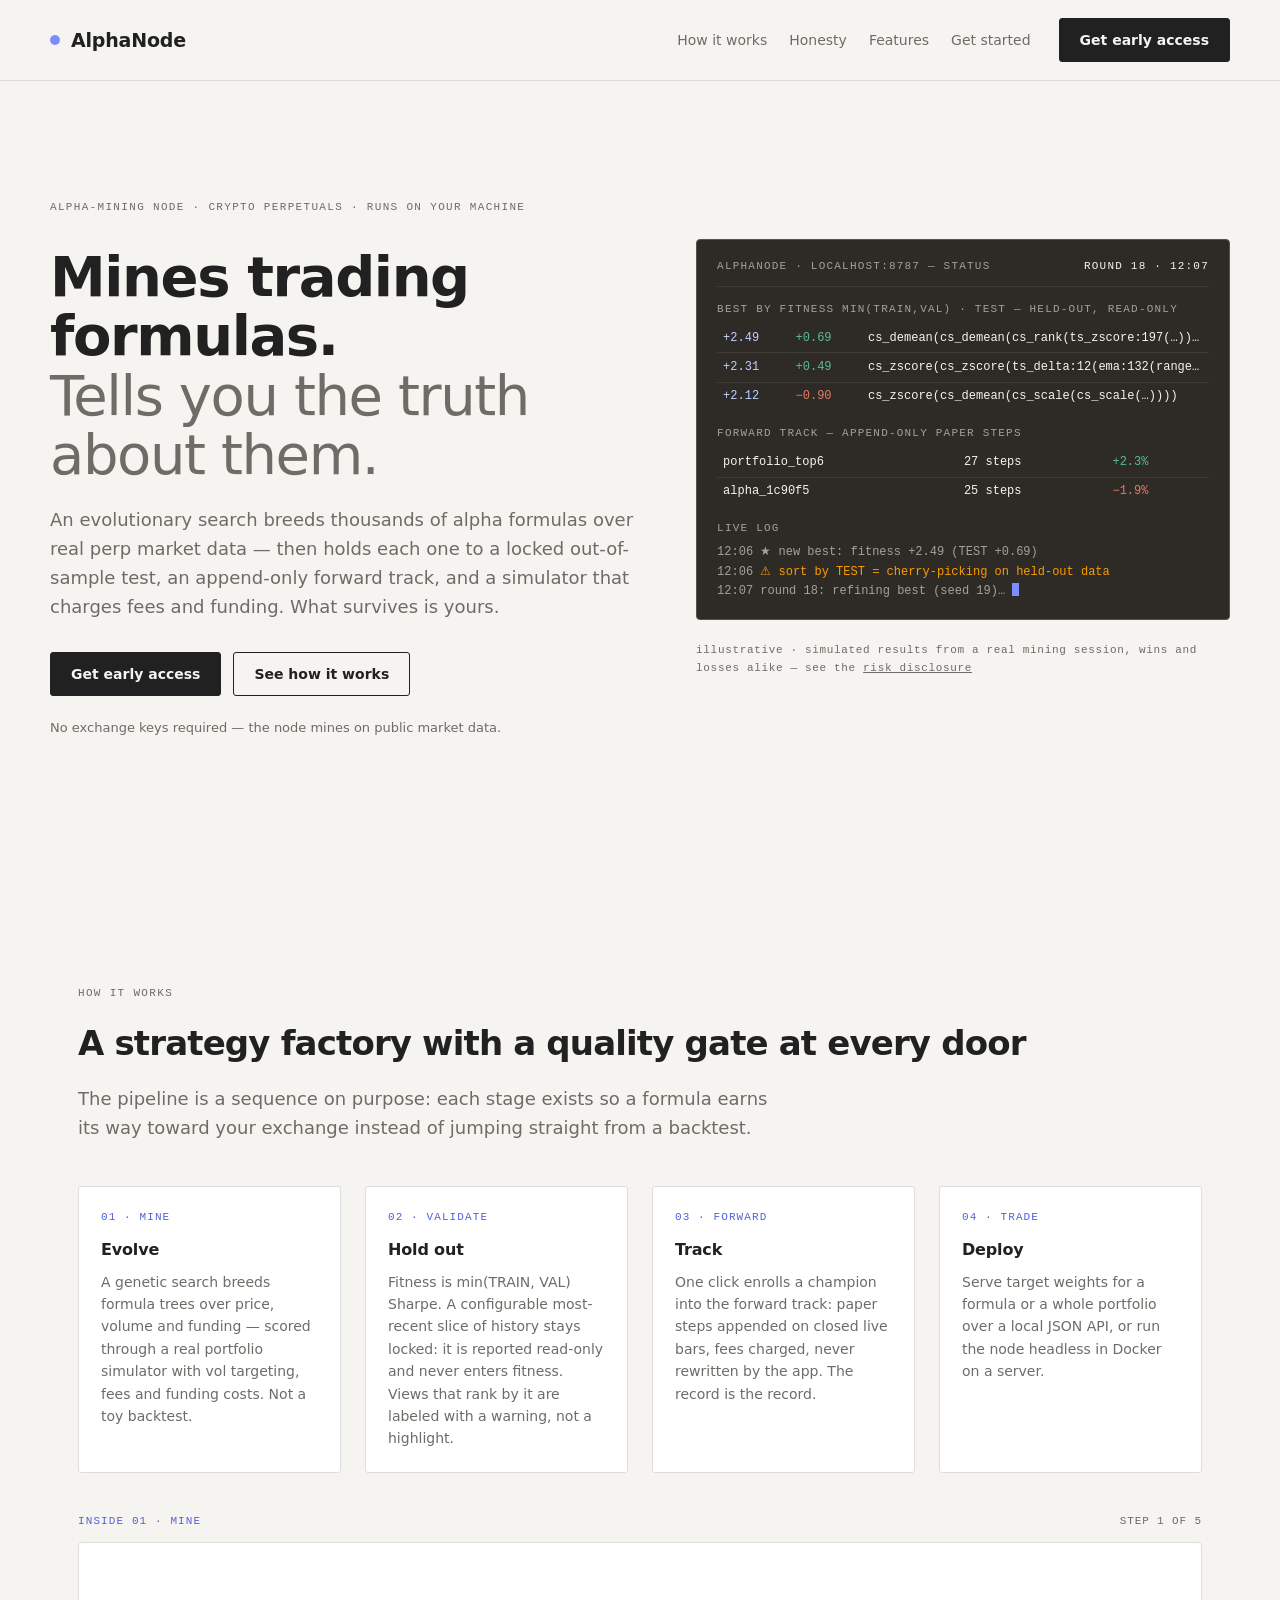
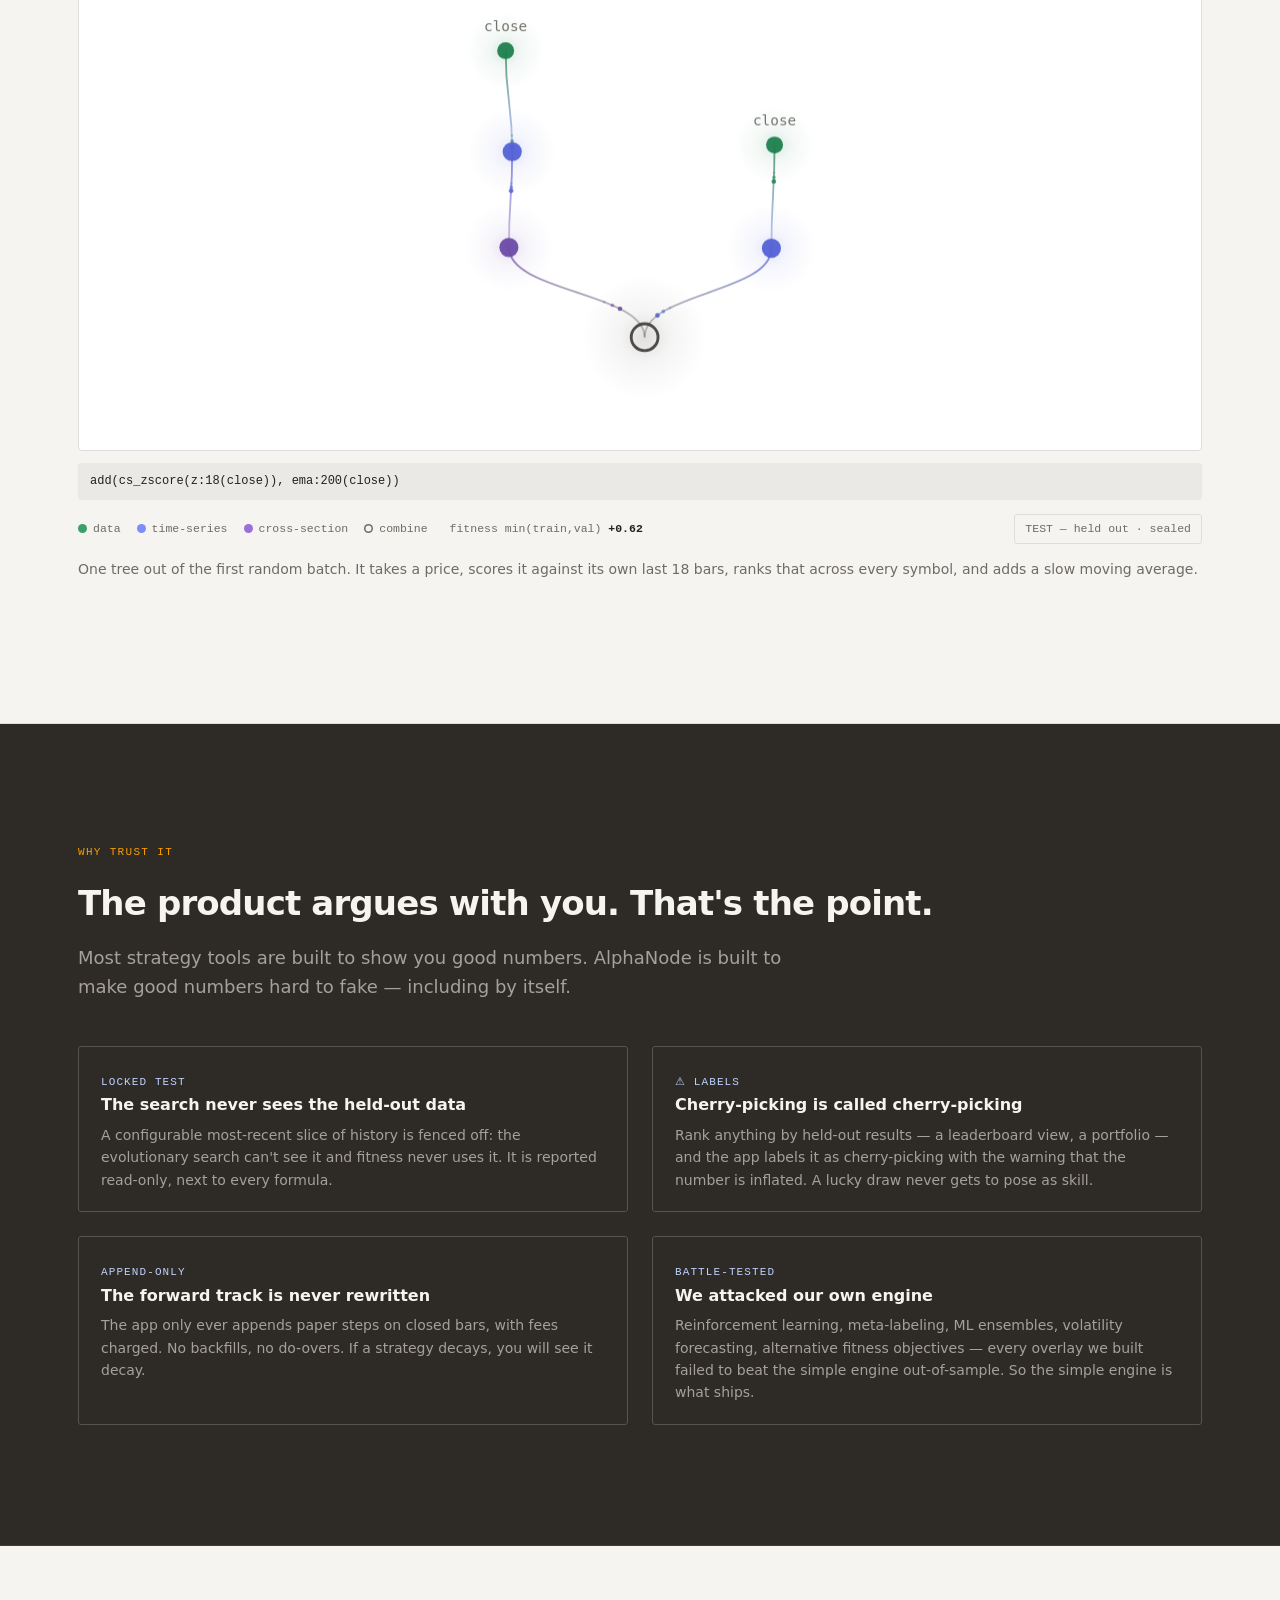
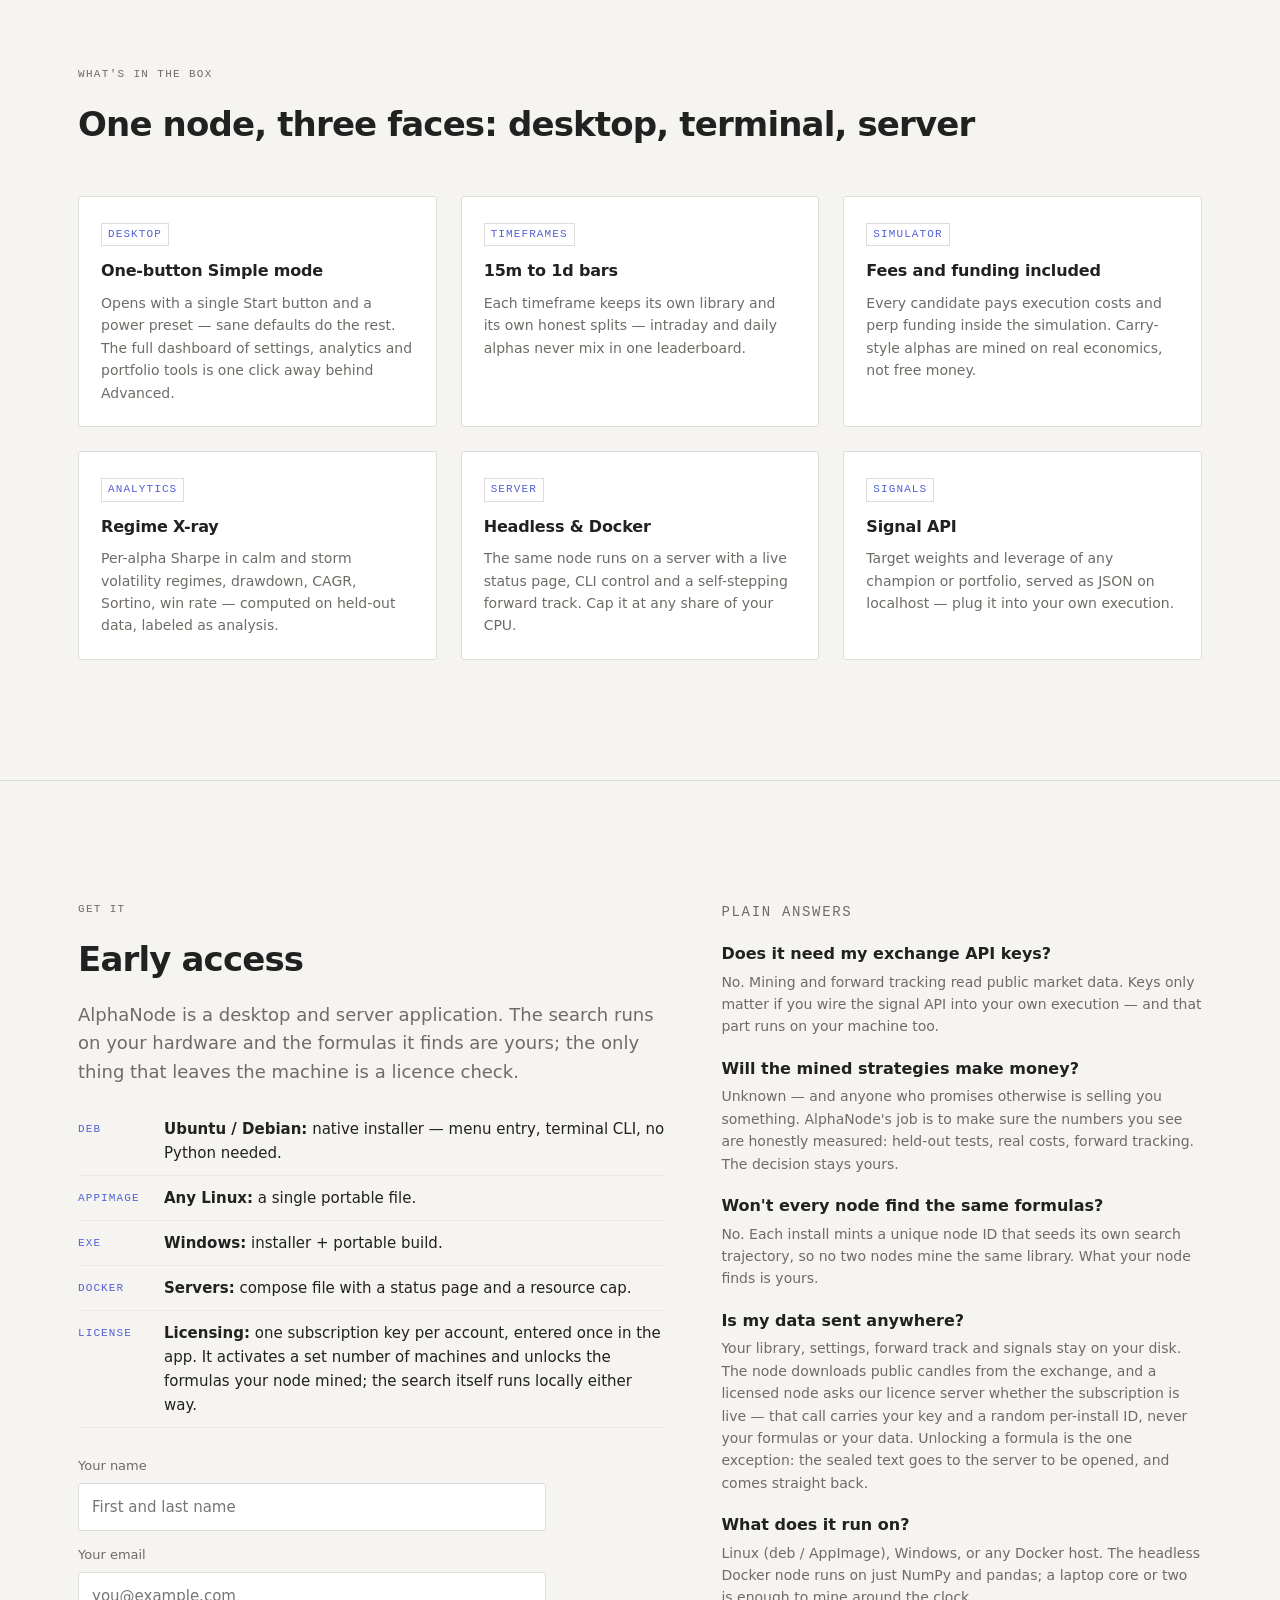
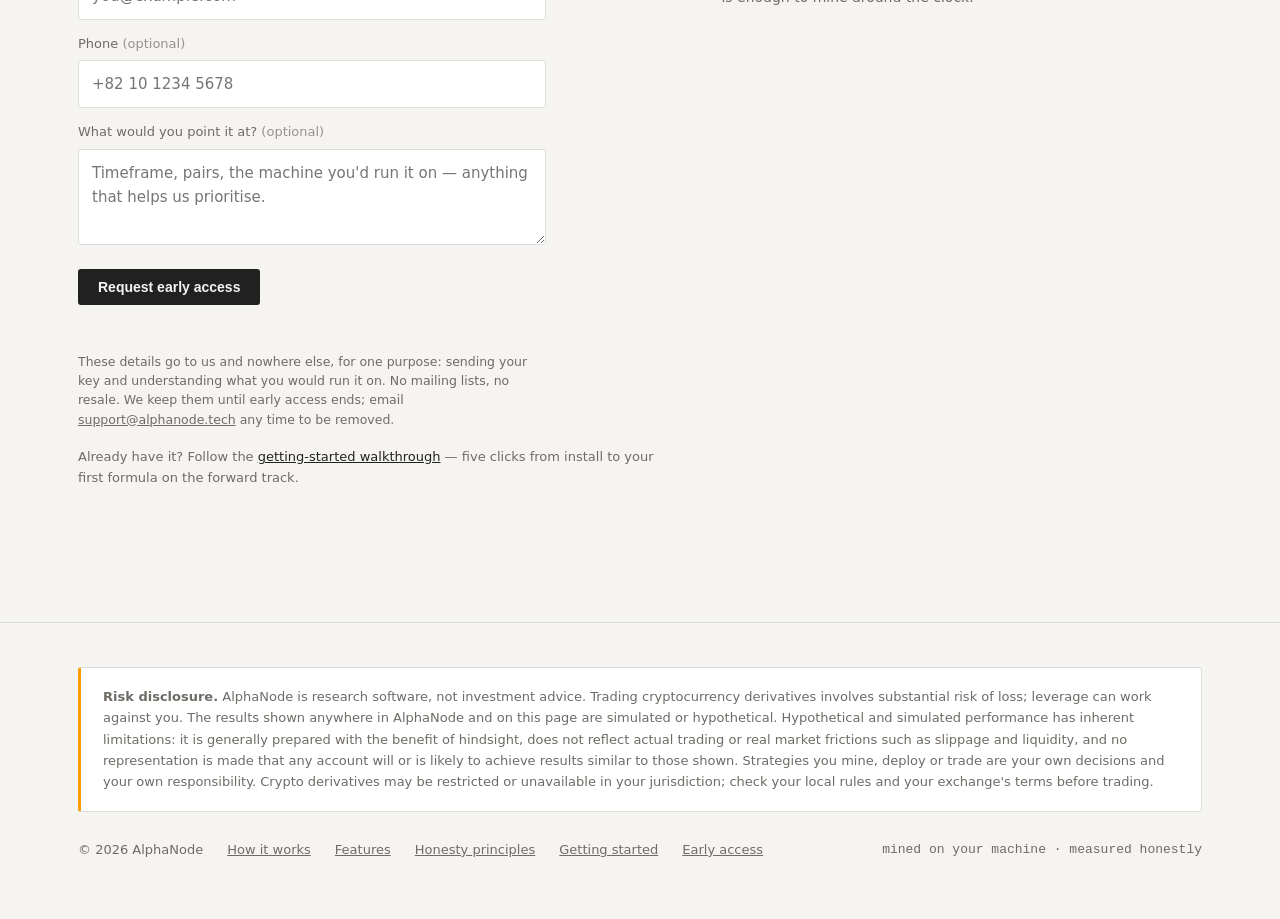
==== commit 7f17f967: "Nav: drop the "Get it" link — the black "Get early access" button is the same destination Co-Authore" ====
--- a/site/index.html
+++ b/site/index.html
@@ -252,7 +252,6 @@
       <a href="#honesty">Honesty</a>
       <a href="#features">Features</a>
       <a href="start.html">Get started</a>
-      <a href="#get">Get it</a>
     </div>
     <a class="btn" href="#get">Get early access</a>
   </div>
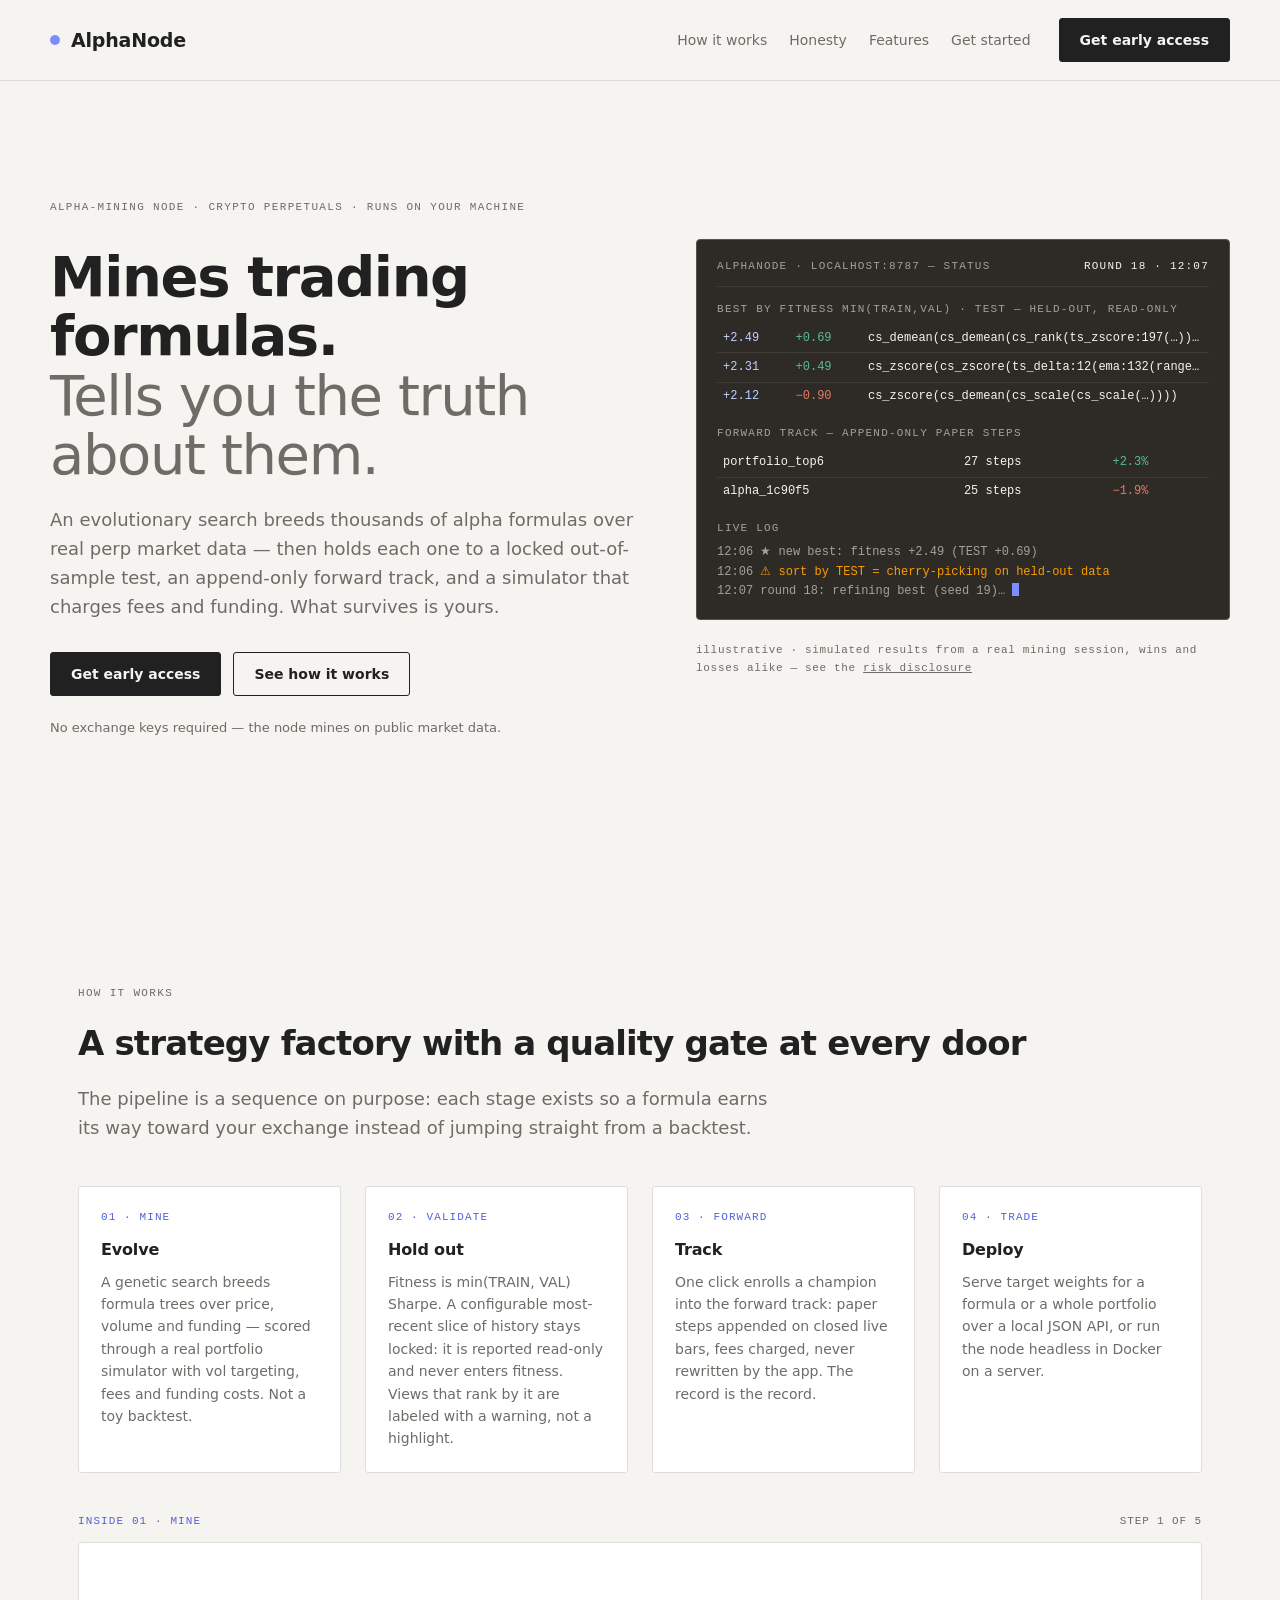
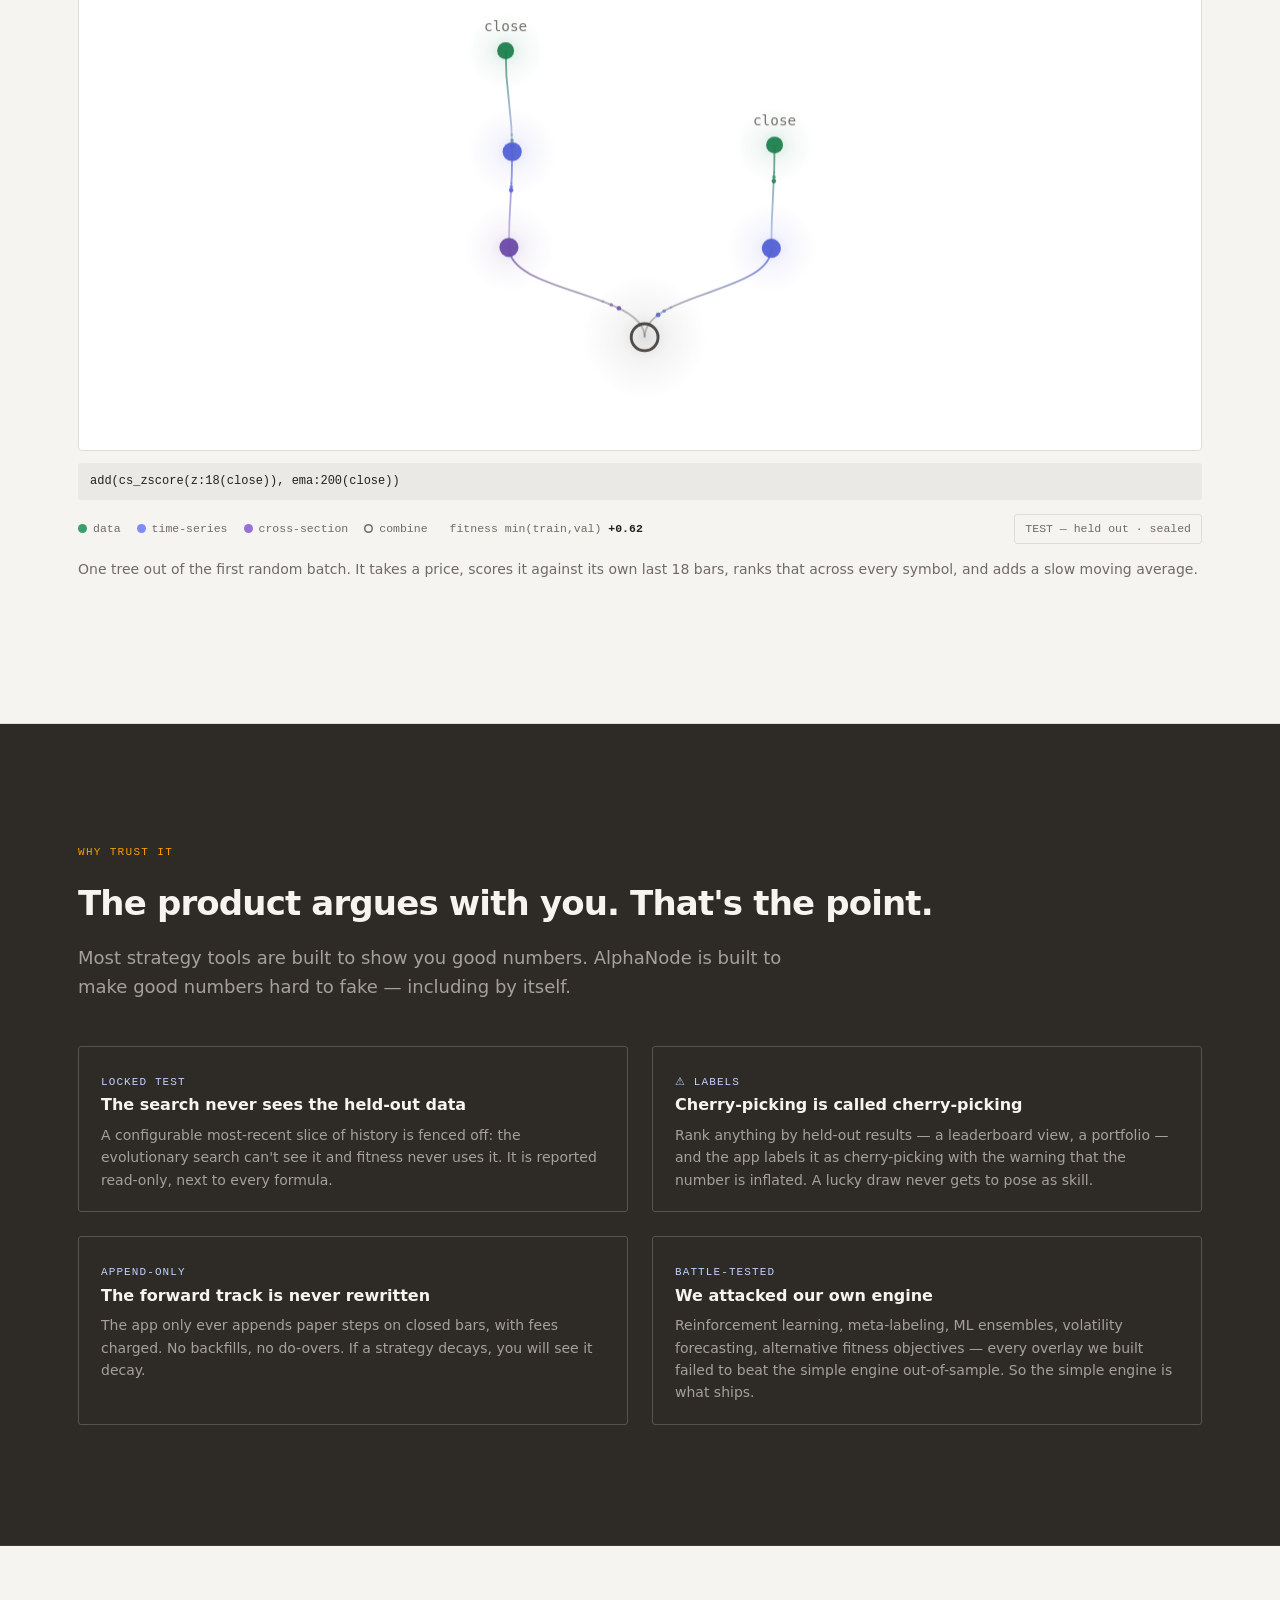
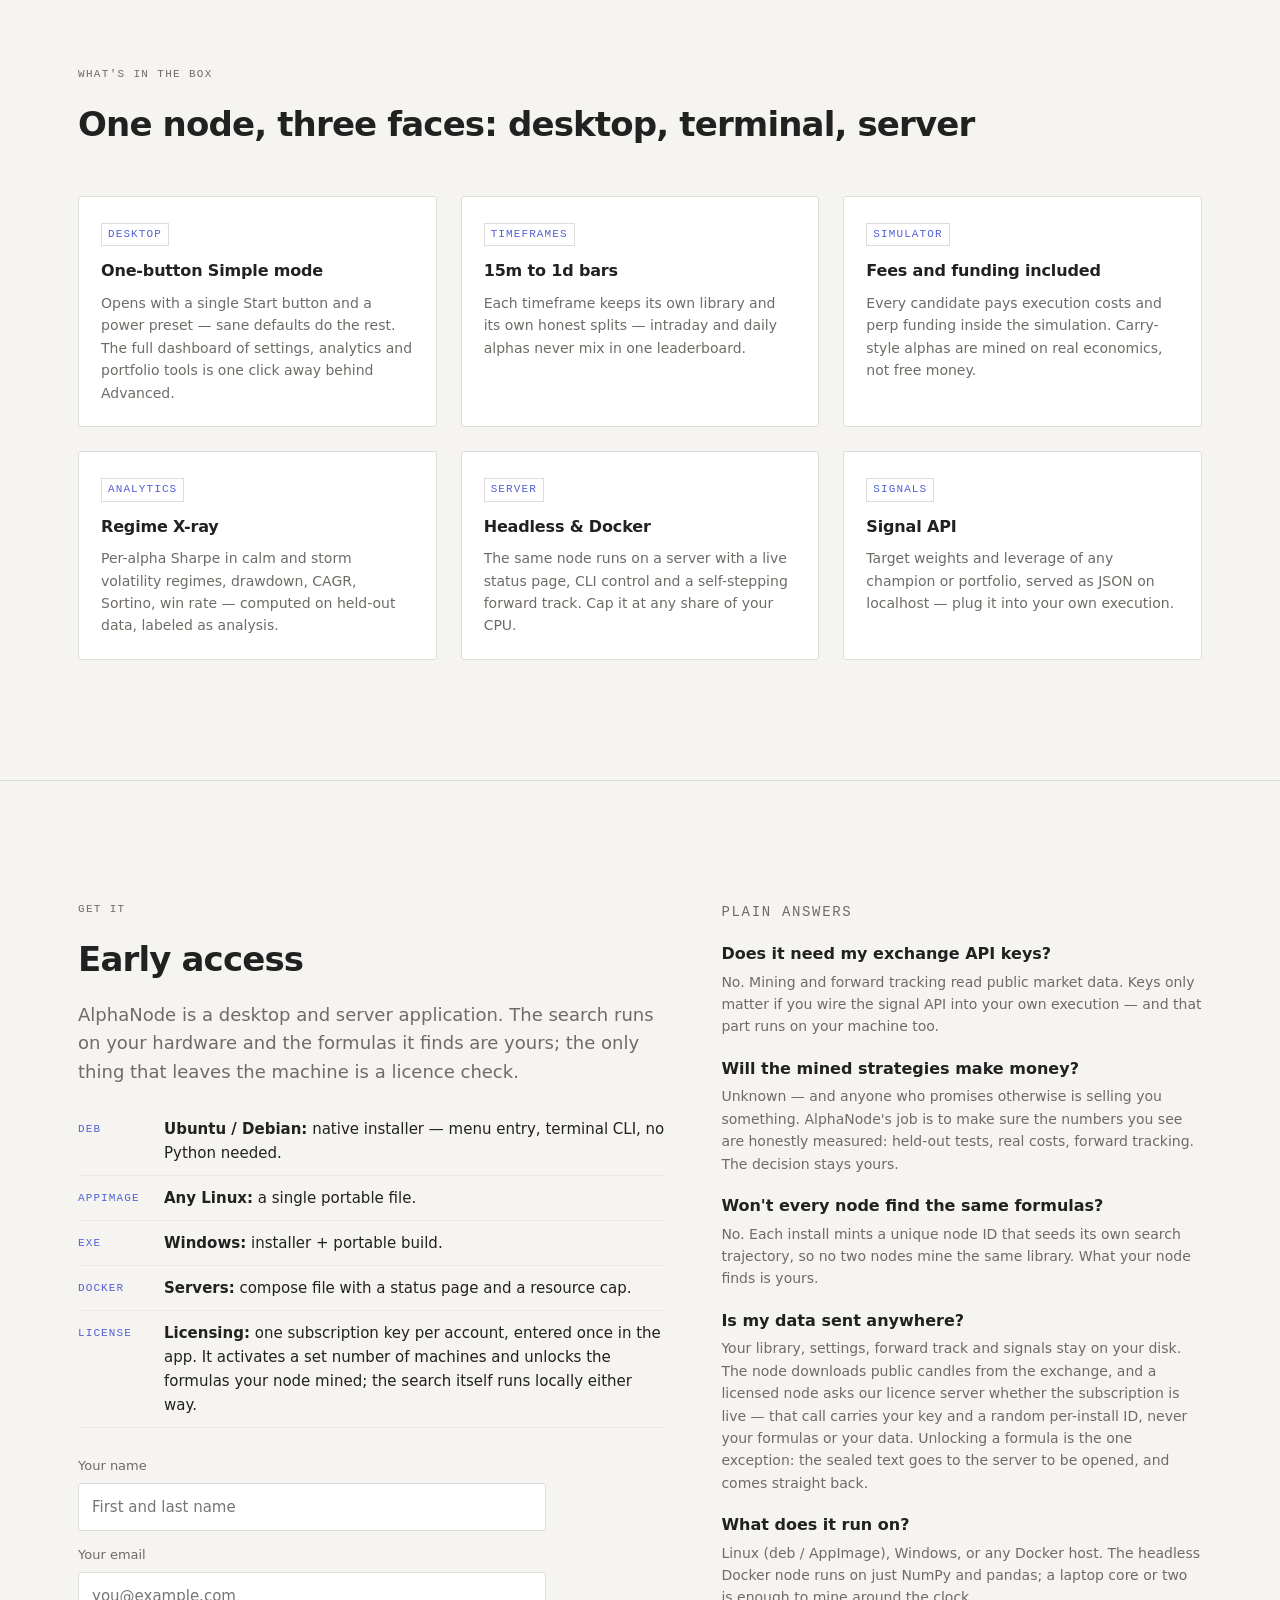
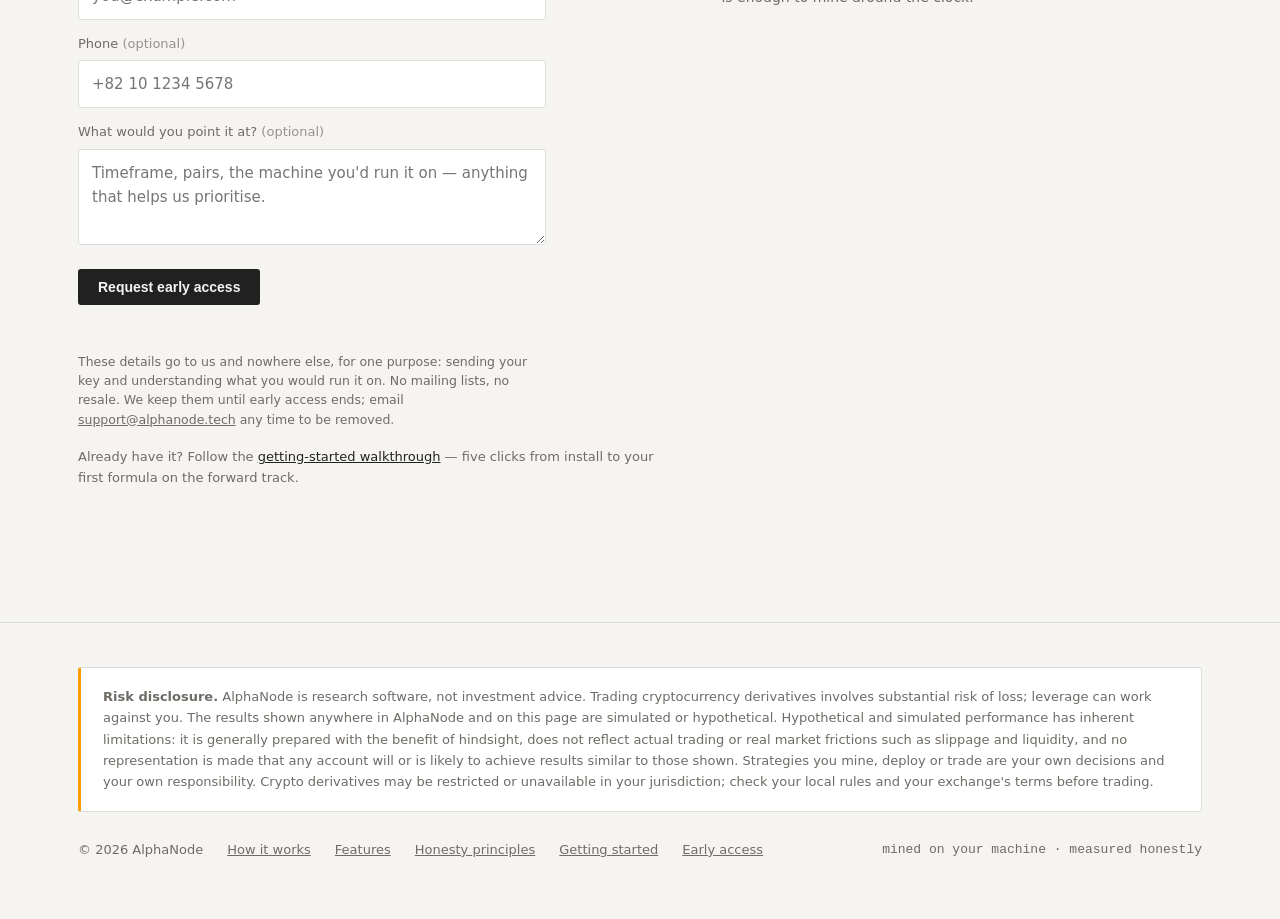
==== commit 48bcb90a: "The tab and the link preview finally carry the brand: favicon set + Open Graph cards The browser tab" ====
--- a/site/index.html
+++ b/site/index.html
@@ -6,6 +6,16 @@
 <meta name="color-scheme" content="light">
 <title>AlphaNode — an alpha-mining node for crypto perps</title>
 <meta name="description" content="AlphaNode breeds trading formulas with an evolutionary search over real crypto market data — and holds every one of them to locked out-of-sample tests, forward tracking and a fee-and-funding-aware simulator.">
+<link rel="icon" href="/favicon.svg" type="image/svg+xml">
+<link rel="icon" href="/favicon-32.png" sizes="32x32" type="image/png">
+<link rel="apple-touch-icon" href="/apple-touch-icon.png">
+<meta property="og:type" content="website">
+<meta property="og:site_name" content="AlphaNode">
+<meta property="og:title" content="AlphaNode — an alpha-mining node for crypto perps">
+<meta property="og:description" content="AlphaNode breeds trading formulas with an evolutionary search over real crypto market data — and holds every one of them to locked out-of-sample tests, forward tracking and a fee-and-funding-aware simulator.">
+<meta property="og:image" content="https://alphanode.tech/og-card.png">
+<meta property="og:url" content="https://alphanode.tech/">
+<meta name="twitter:card" content="summary_large_image">
 <style>
 /* Visual language: nixtla.io — warm paper, near-black ink, hairline borders, near-square
    corners, uppercase mono micro-labels, periwinkle + orange accents, one dark graphite band.
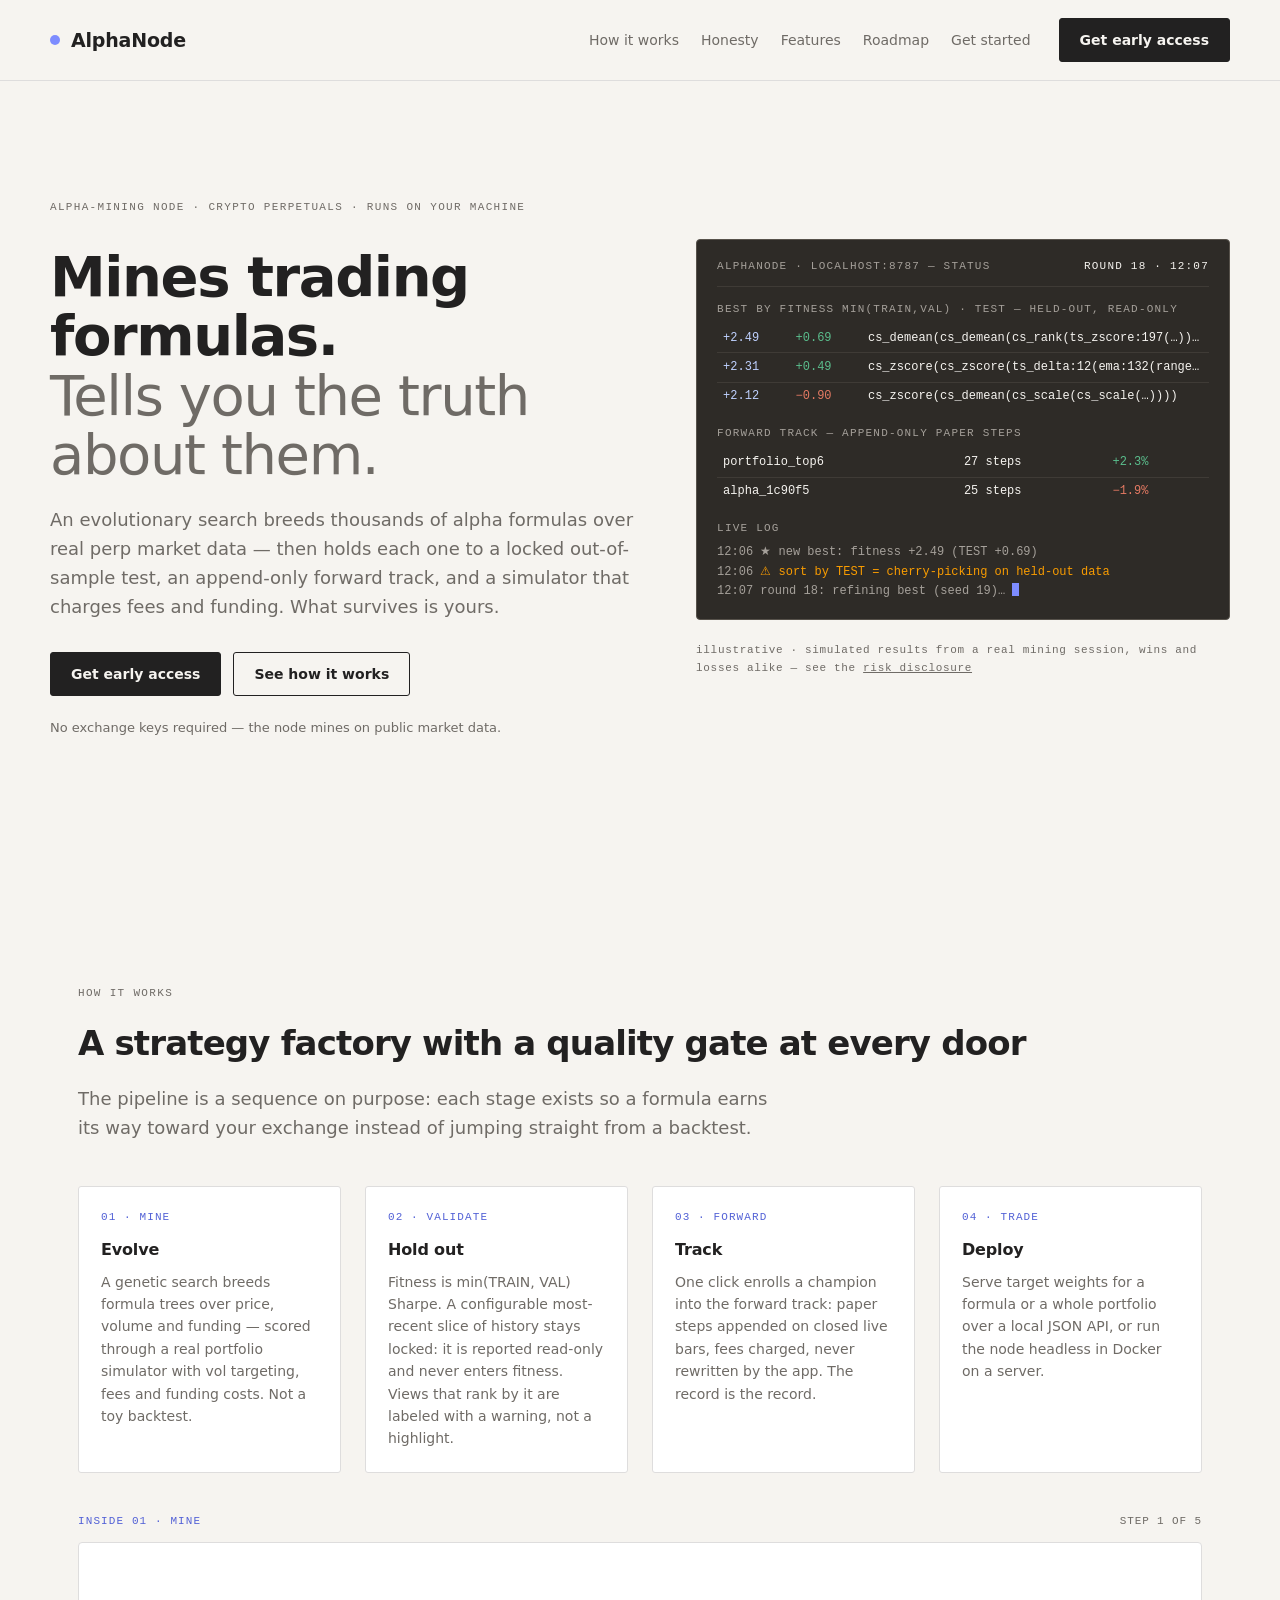
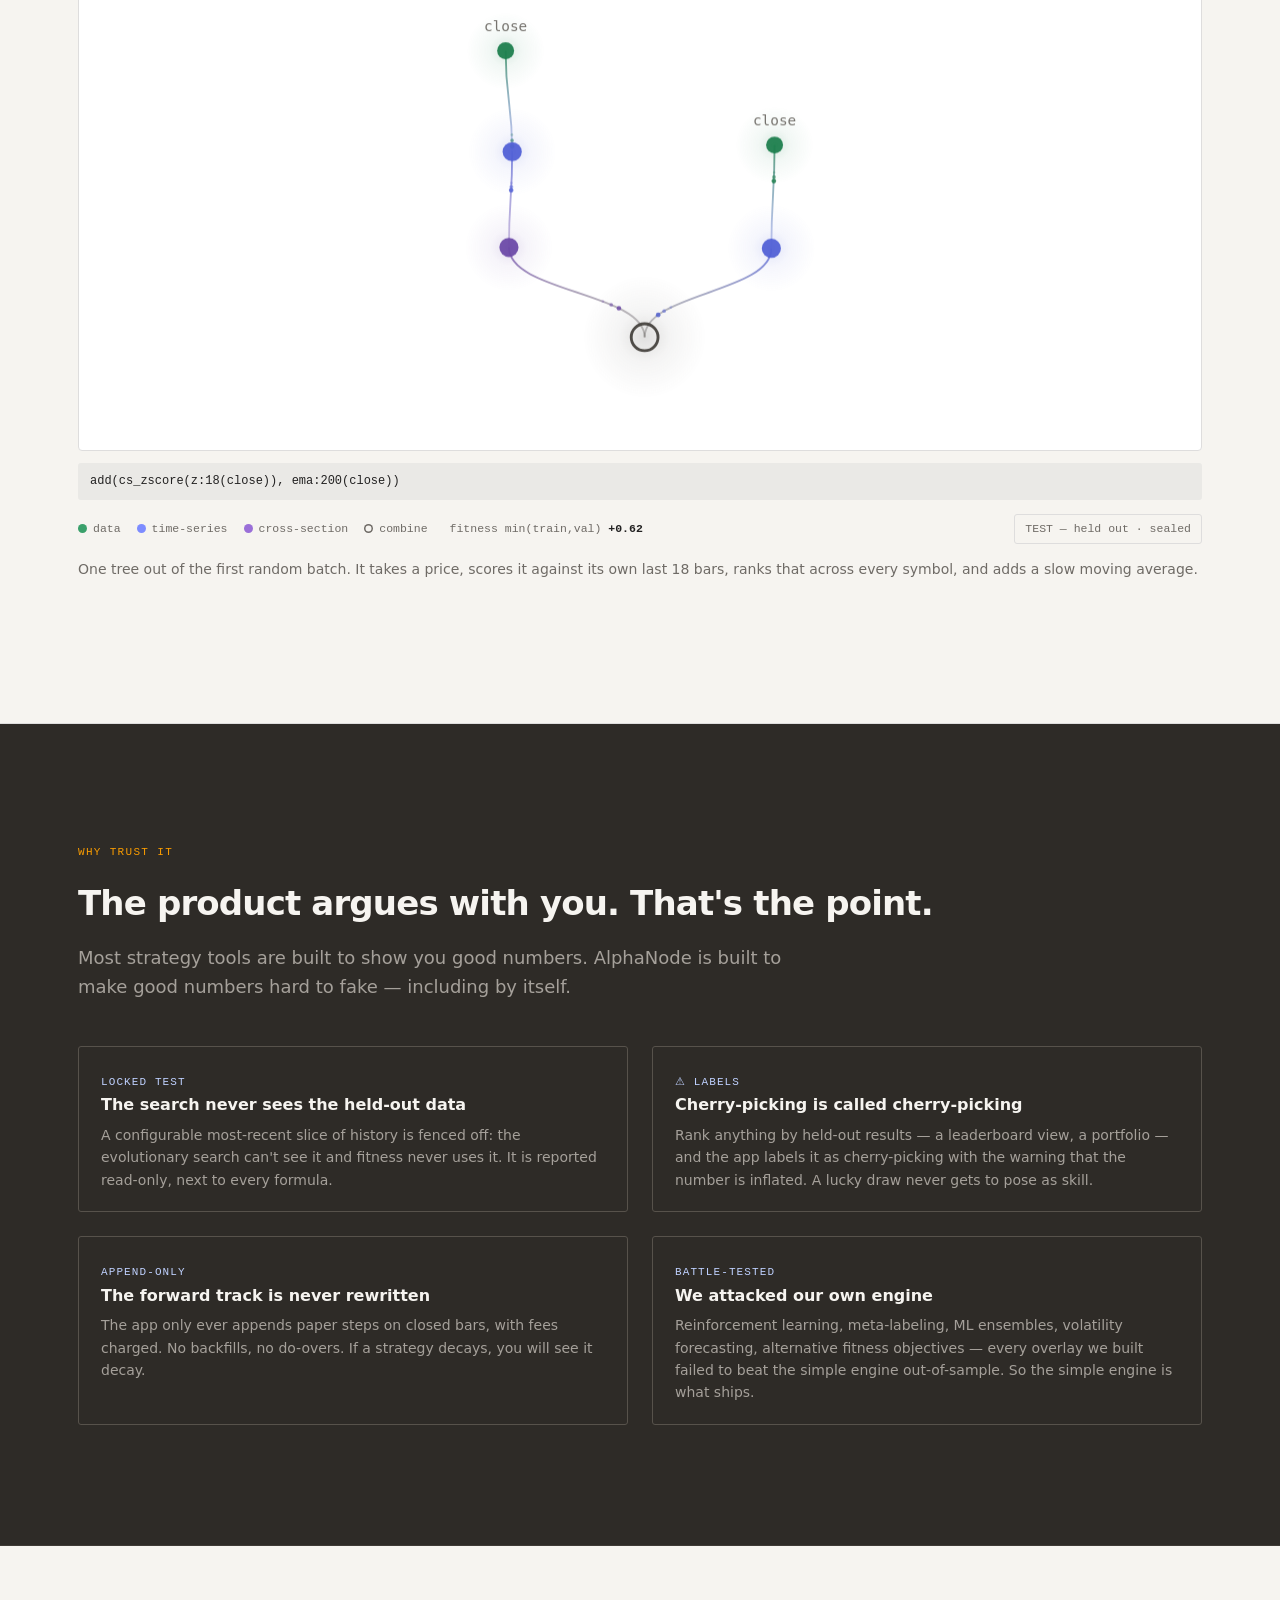
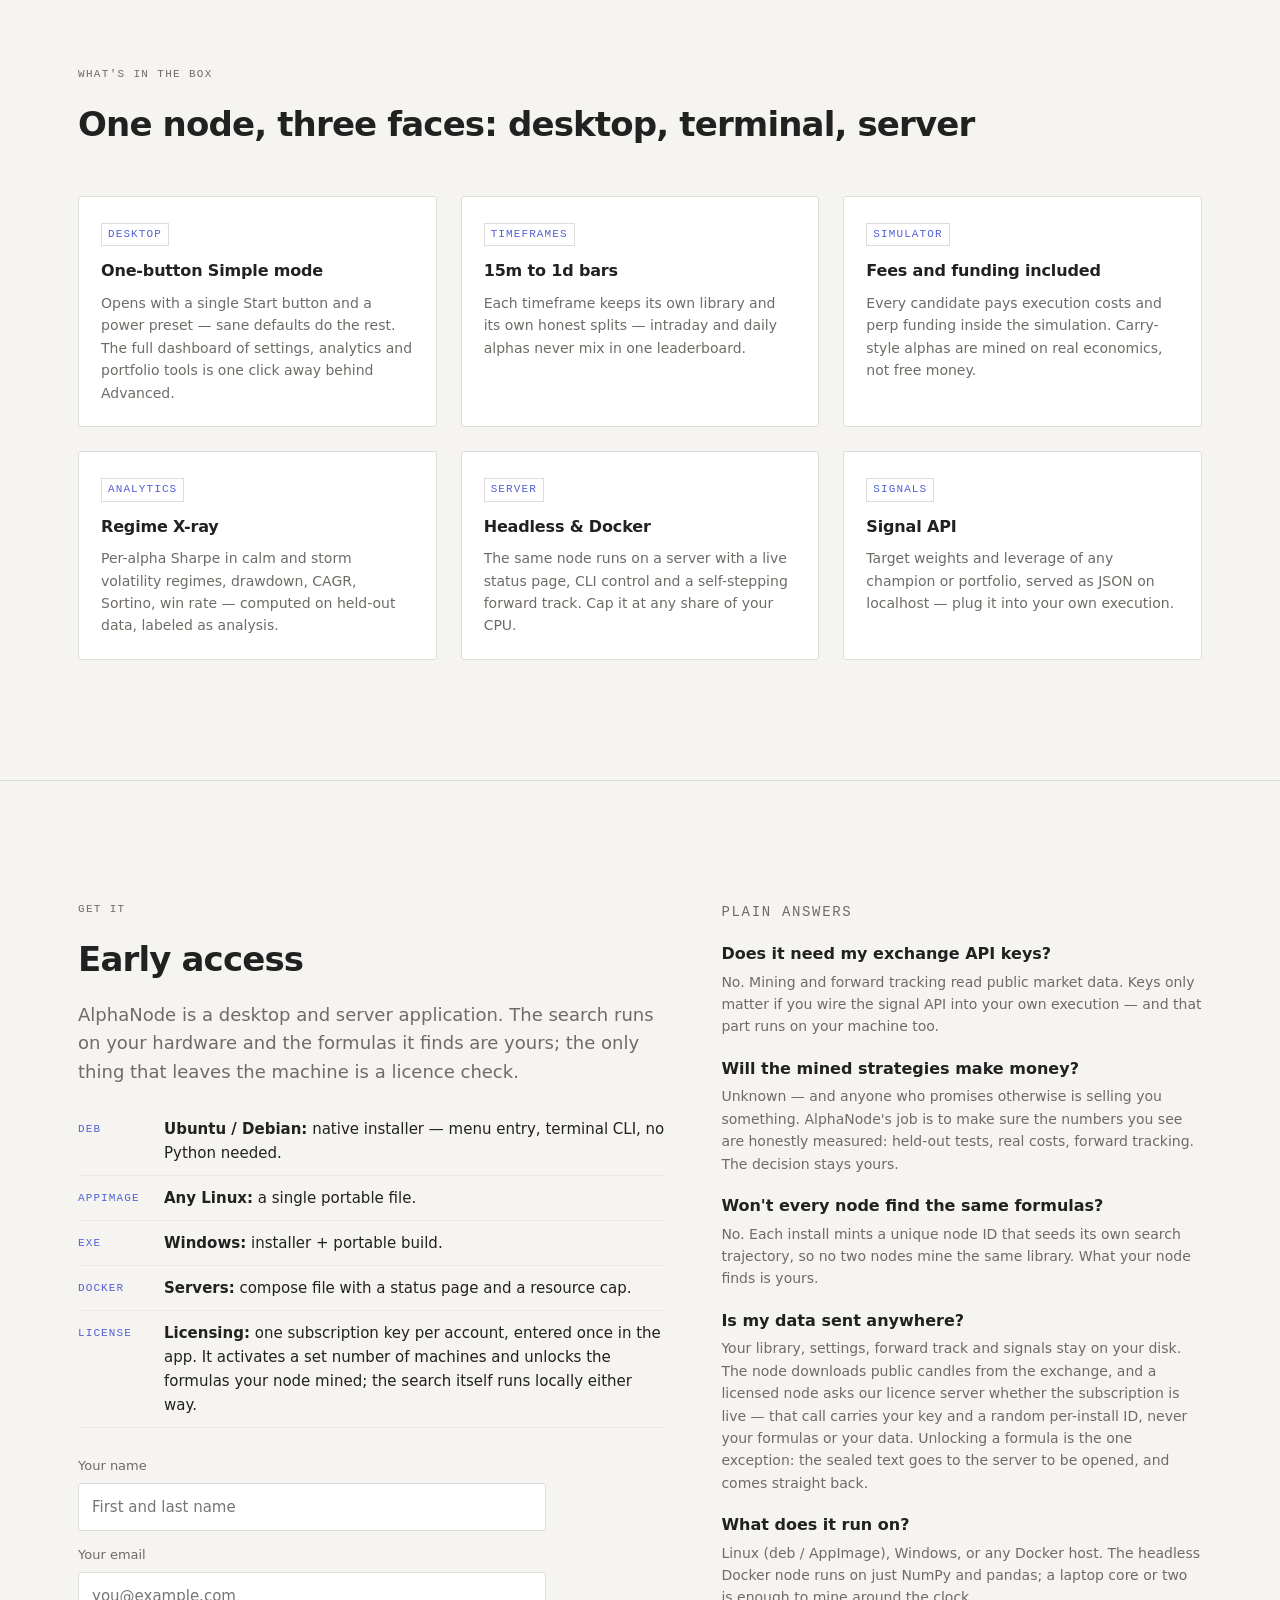
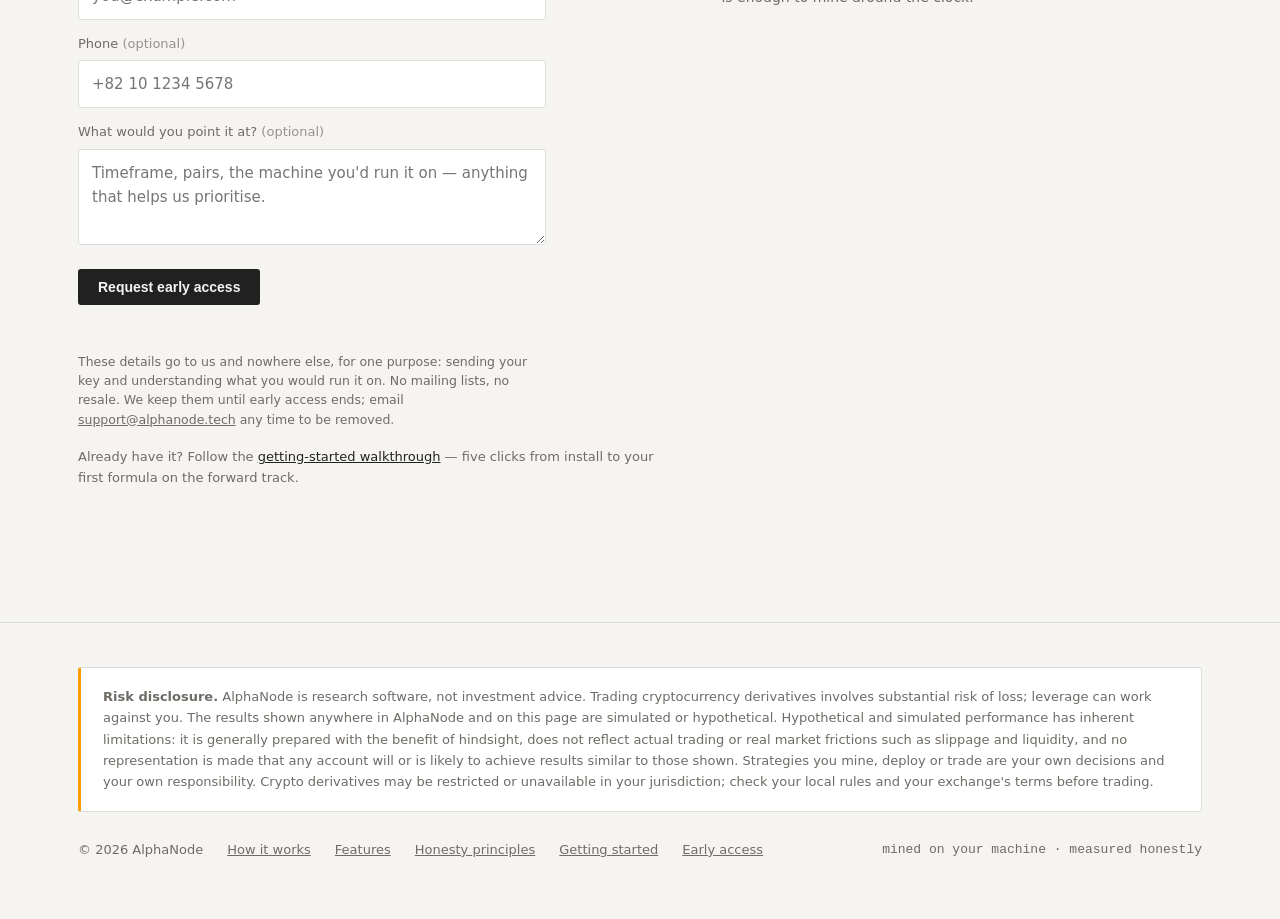
==== commit b1eb1544: "Roadmap joins the site: /roadmap.html, linked from the nav The two-year plan — Foundation now, the E" ====
--- a/site/index.html
+++ b/site/index.html
@@ -261,6 +261,7 @@
       <a href="#how">How it works</a>
       <a href="#honesty">Honesty</a>
       <a href="#features">Features</a>
+      <a href="roadmap.html">Roadmap</a>
       <a href="start.html">Get started</a>
     </div>
     <a class="btn" href="#get">Get early access</a>
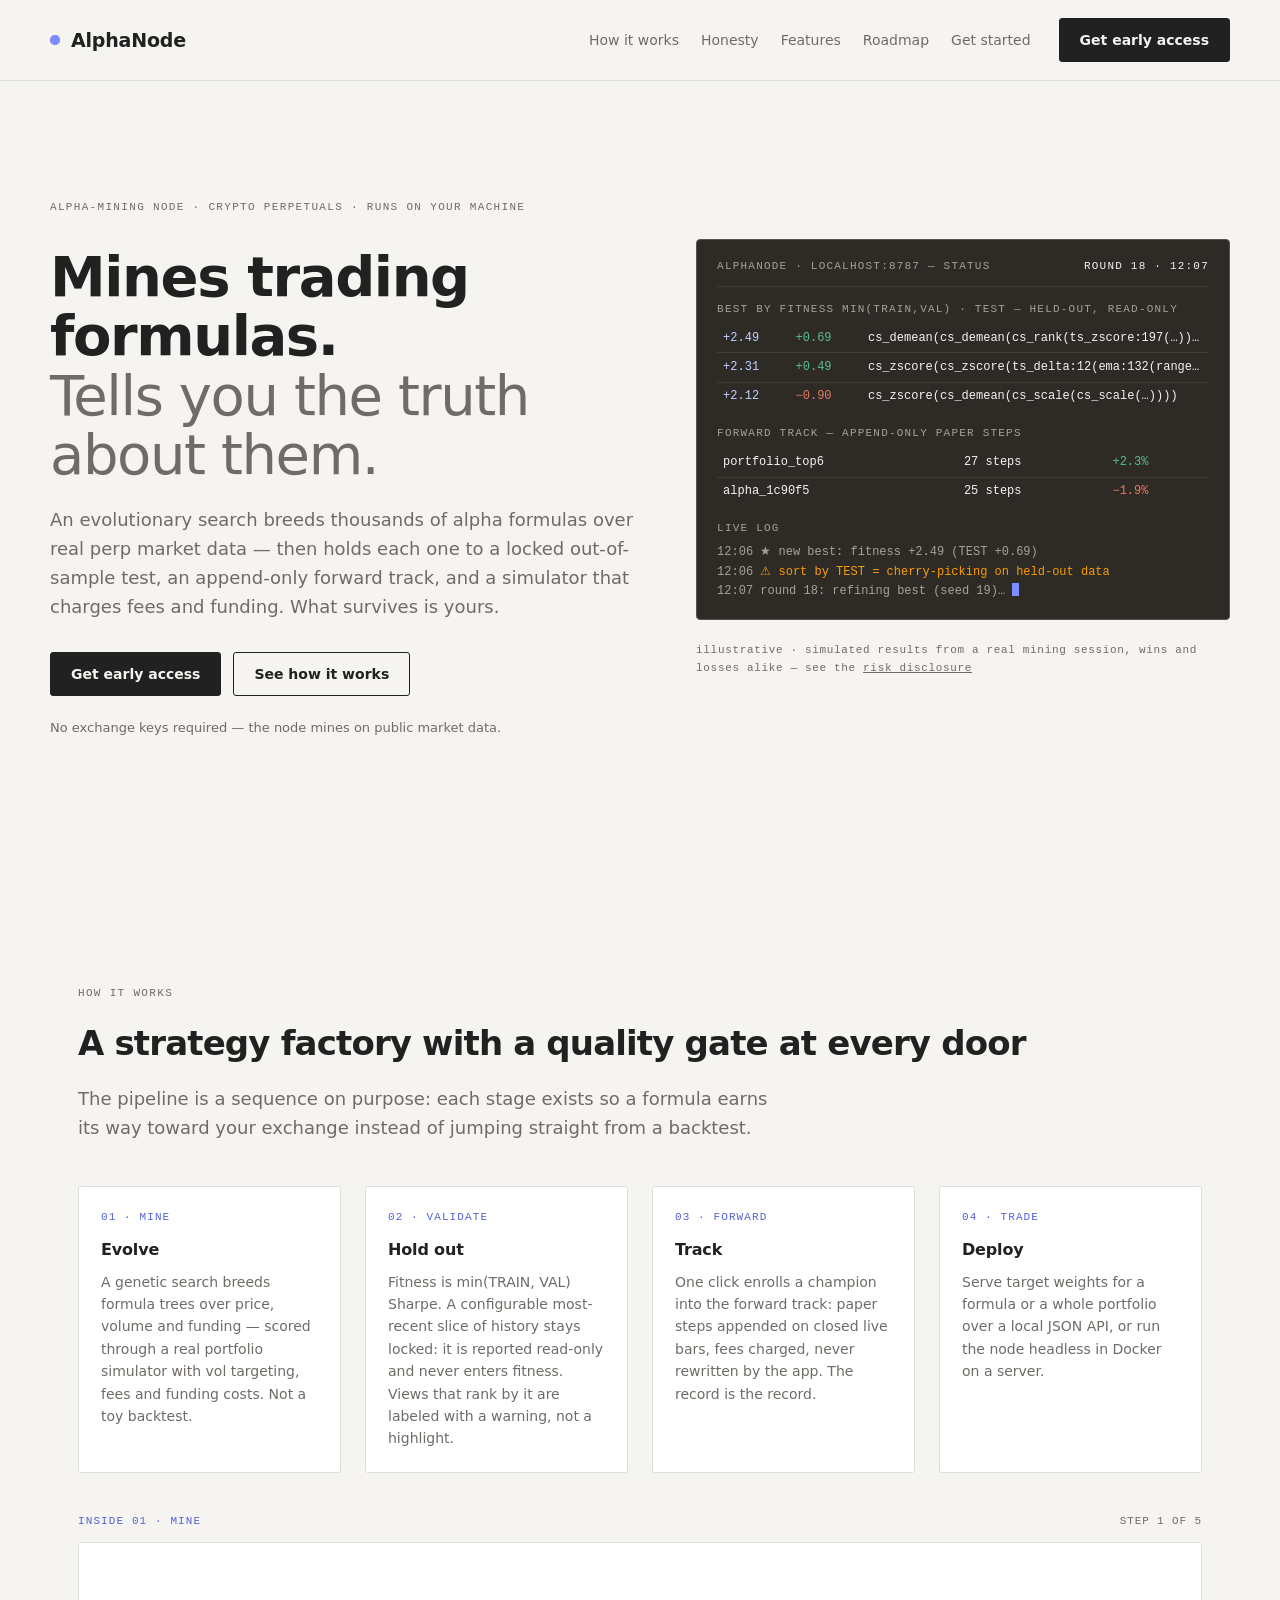
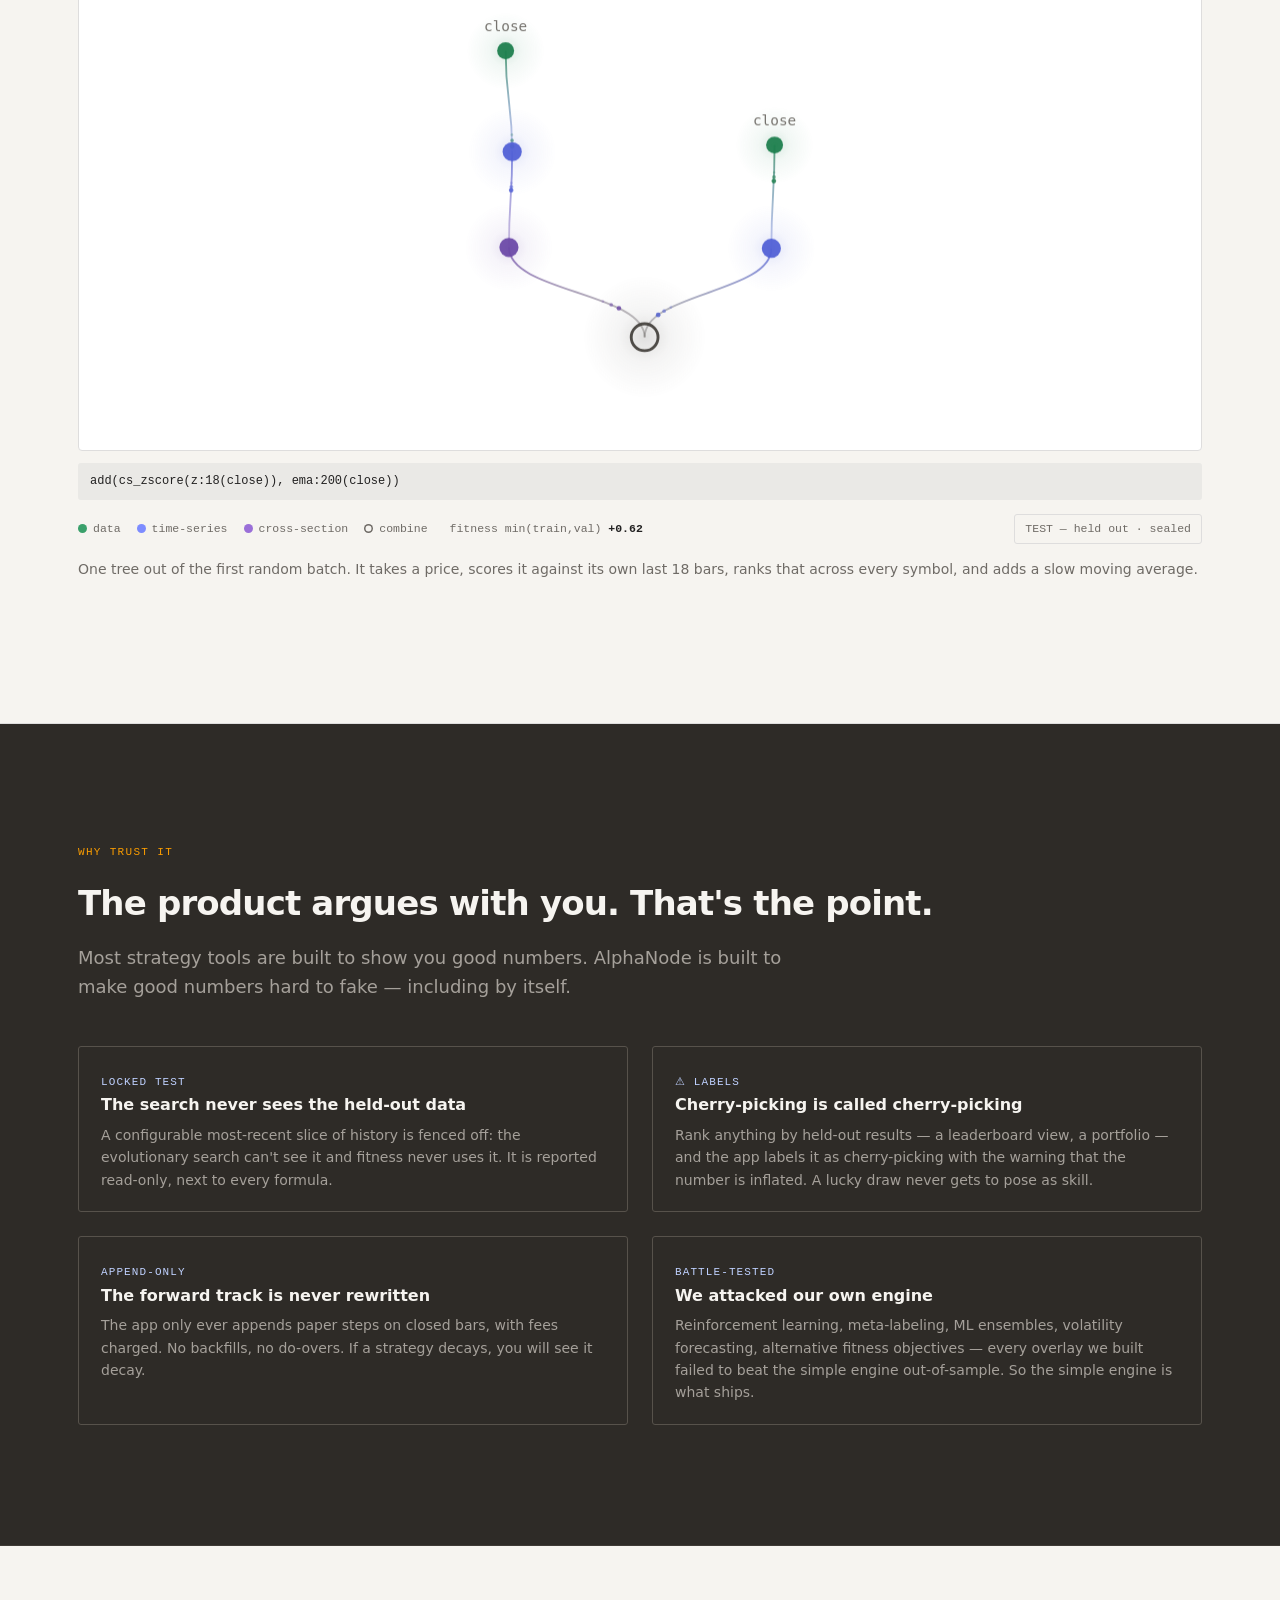
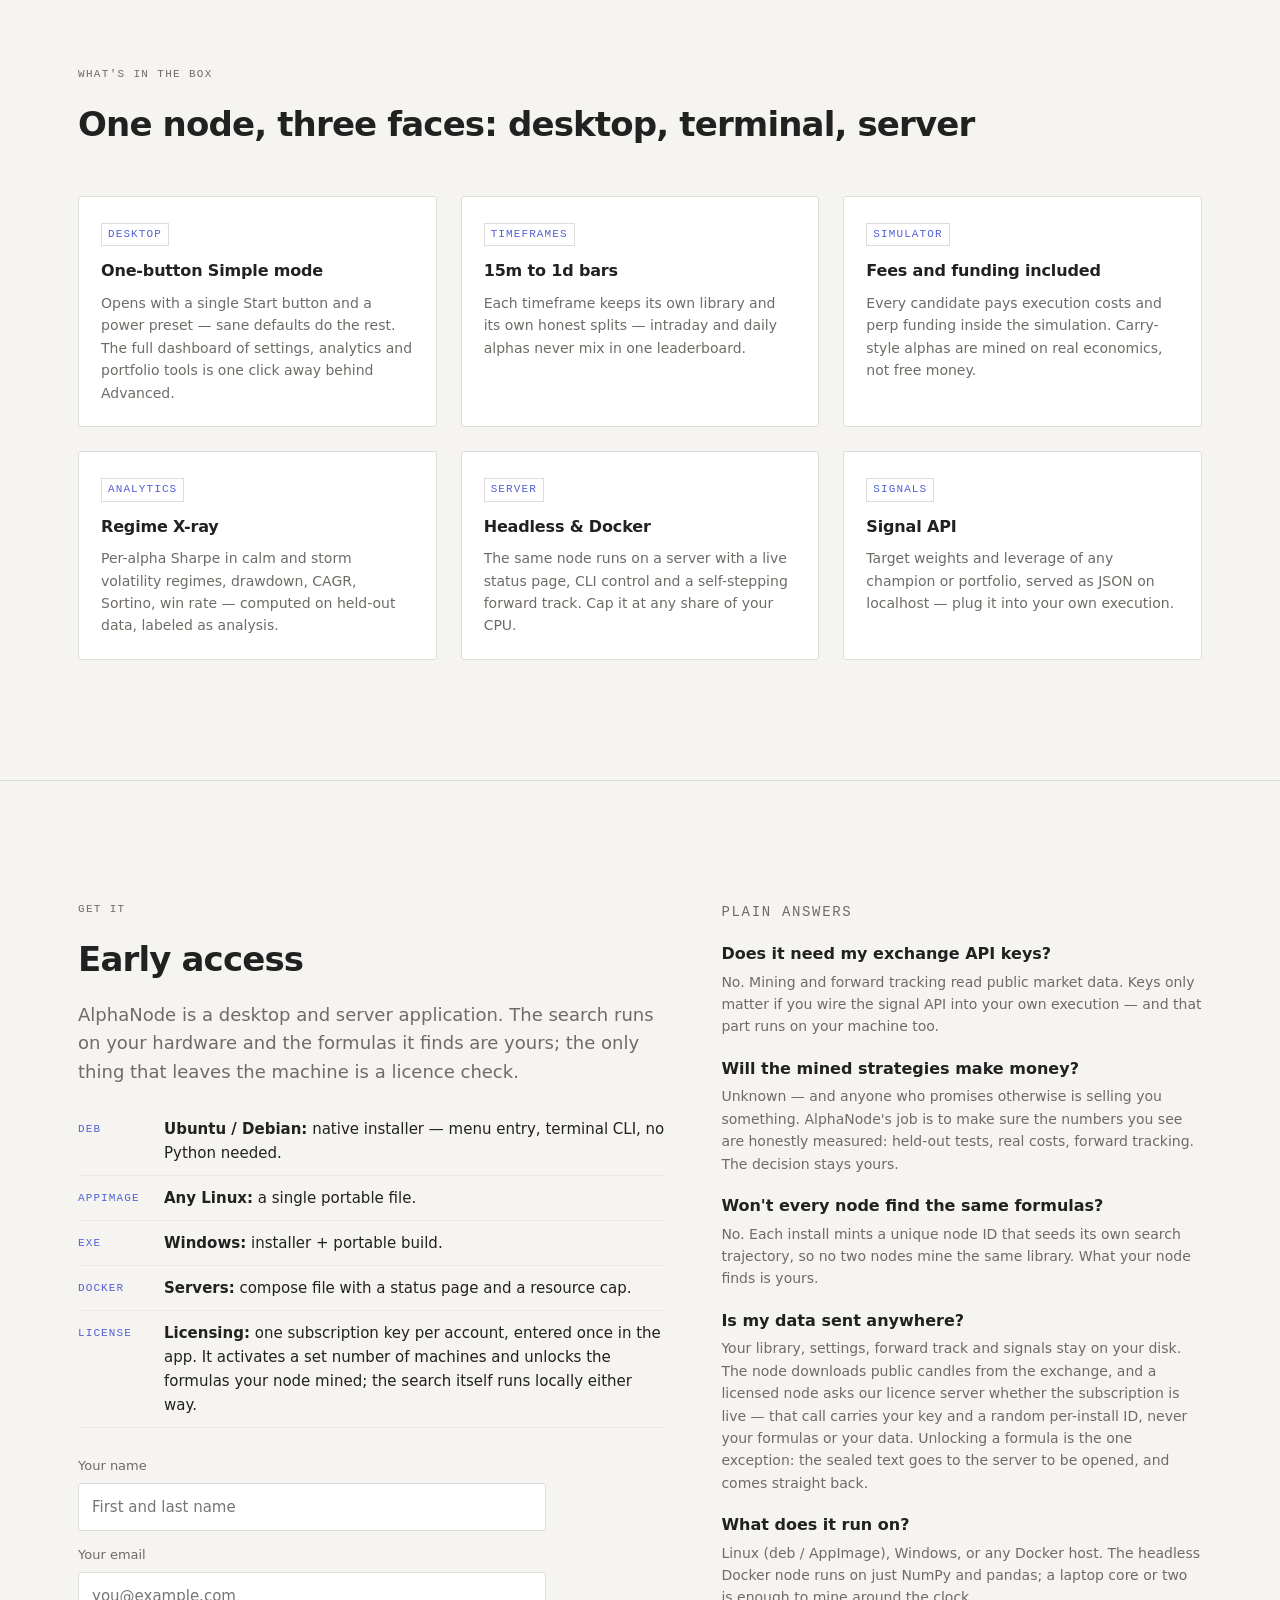
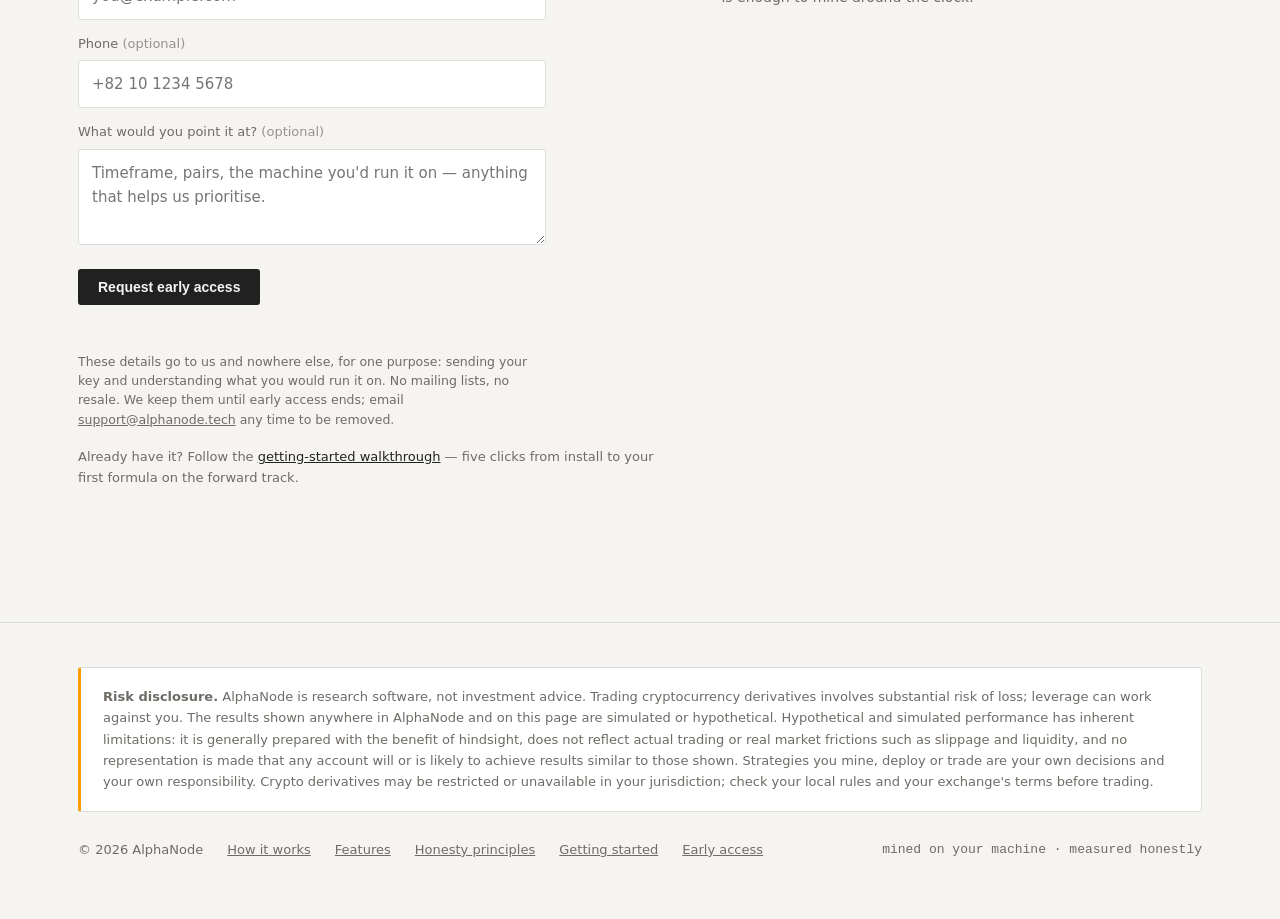
==== commit 95d21f5e: "The brand dot lives the roadmap: divide, link, merge, pulse The nav dot becomes a 6-second mitosis l" ====
--- a/site/index.html
+++ b/site/index.html
@@ -48,22 +48,19 @@
 nav{border-bottom:1px solid var(--line)}
 .nav-in{display:flex;align-items:center;gap:28px;padding:18px 0}
 .logo{display:flex;align-items:center;gap:11px;font-weight:650;font-size:19px;letter-spacing:-.01em;text-decoration:none}
-/* a status LED: the node reporting in with a green double-tick every few seconds, then back to
-   rest. The expanding halo is what makes it read at this size — the fill stays on the page's own
-   green rather than inventing a brighter one. The global reduced-motion rule parks it at rest. */
-.dot{width:10px;height:10px;flex:none;border-radius:50%;background:var(--acc);
-  animation:heartbeat 4.4s ease-in-out infinite}
-/* two shadows on every frame so they interpolate pairwise: a steady bloom that holds for the
-   whole green phase, and a ring that expands twice. The ring alone is nearly invisible — its
-   alpha falls as fast as it grows. */
-@keyframes heartbeat{
-  0%,70%   {background:var(--acc);   box-shadow:0 0 0 0 rgba(30,127,78,0),   0 0 0 0 rgba(30,127,78,0)}
-  73%      {background:var(--green); box-shadow:0 0 0 0 rgba(30,127,78,.32), 0 0 7px 1px rgba(30,127,78,.42)}
-  79%      {background:var(--green); box-shadow:0 0 0 6px rgba(30,127,78,0), 0 0 7px 1px rgba(30,127,78,.42)}
-  82%      {background:var(--green); box-shadow:0 0 0 0 rgba(30,127,78,.32), 0 0 7px 1px rgba(30,127,78,.42)}
-  88%      {background:var(--green); box-shadow:0 0 0 6px rgba(30,127,78,0), 0 0 7px 1px rgba(30,127,78,.42)}
-  92%,100% {background:var(--acc);   box-shadow:0 0 0 0 rgba(30,127,78,0),   0 0 0 0 rgba(30,127,78,0)}
-}
+.dot{width:10px;height:10px;overflow:visible;flex:none}
+.dot circle{fill:var(--acc);transform-box:fill-box;transform-origin:center}
+.dot rect{fill:var(--acc);transform-box:fill-box;transform-origin:center;transform:scaleX(0);
+  animation:dot-link 6s ease-in-out infinite}
+.dot .da{animation:dot-split-a 6s ease-in-out infinite}
+.dot .db{animation:dot-split-b 6s ease-in-out infinite}
+/* the brand dot lives the roadmap: one node divides, a link forms between the pair, and they
+   merge back into one with a pulse — mitosis of a network, on loop. The global reduced-motion
+   rule parks all three parts, which lands as the plain still dot. */
+@keyframes dot-split-a{0%,74%{transform:translateX(0) scale(1)}18%,58%{transform:translateX(-5.5px) scale(.82)}82%,100%{transform:scale(1)}88%{transform:scale(1.22)}}
+@keyframes dot-split-b{0%,74%{transform:translateX(0) scale(1)}18%,58%{transform:translateX(5.5px) scale(.82)}82%,100%{transform:scale(1)}88%{transform:scale(1.22)}}
+@keyframes dot-link{0%,20%{transform:scaleX(0)}32%,54%{transform:scaleX(1)}66%,100%{transform:scaleX(0)}}
+@media (prefers-reduced-motion: reduce){.dot .da,.dot .db,.dot rect{animation:none}}
 .nav-links{display:flex;gap:22px;margin-left:auto}
 .nav-links a{color:var(--mut);text-decoration:none;font-size:14px}
 .nav-links a:hover{color:var(--ink)}
@@ -256,7 +253,7 @@
 
 <nav>
   <div class="wrap nav-in">
-    <a class="logo" href="#top"><span class="dot" aria-hidden="true"></span>AlphaNode</a>
+    <a class="logo" href="#top"><svg class="dot" viewBox="0 0 9 9" aria-hidden="true"><rect x="-1.5" y="3.75" width="12" height="1.5" rx=".75"/><circle class="da" cx="4.5" cy="4.5" r="4.5"/><circle class="db" cx="4.5" cy="4.5" r="4.5"/></svg>AlphaNode</a>
     <div class="nav-links">
       <a href="#how">How it works</a>
       <a href="#honesty">Honesty</a>
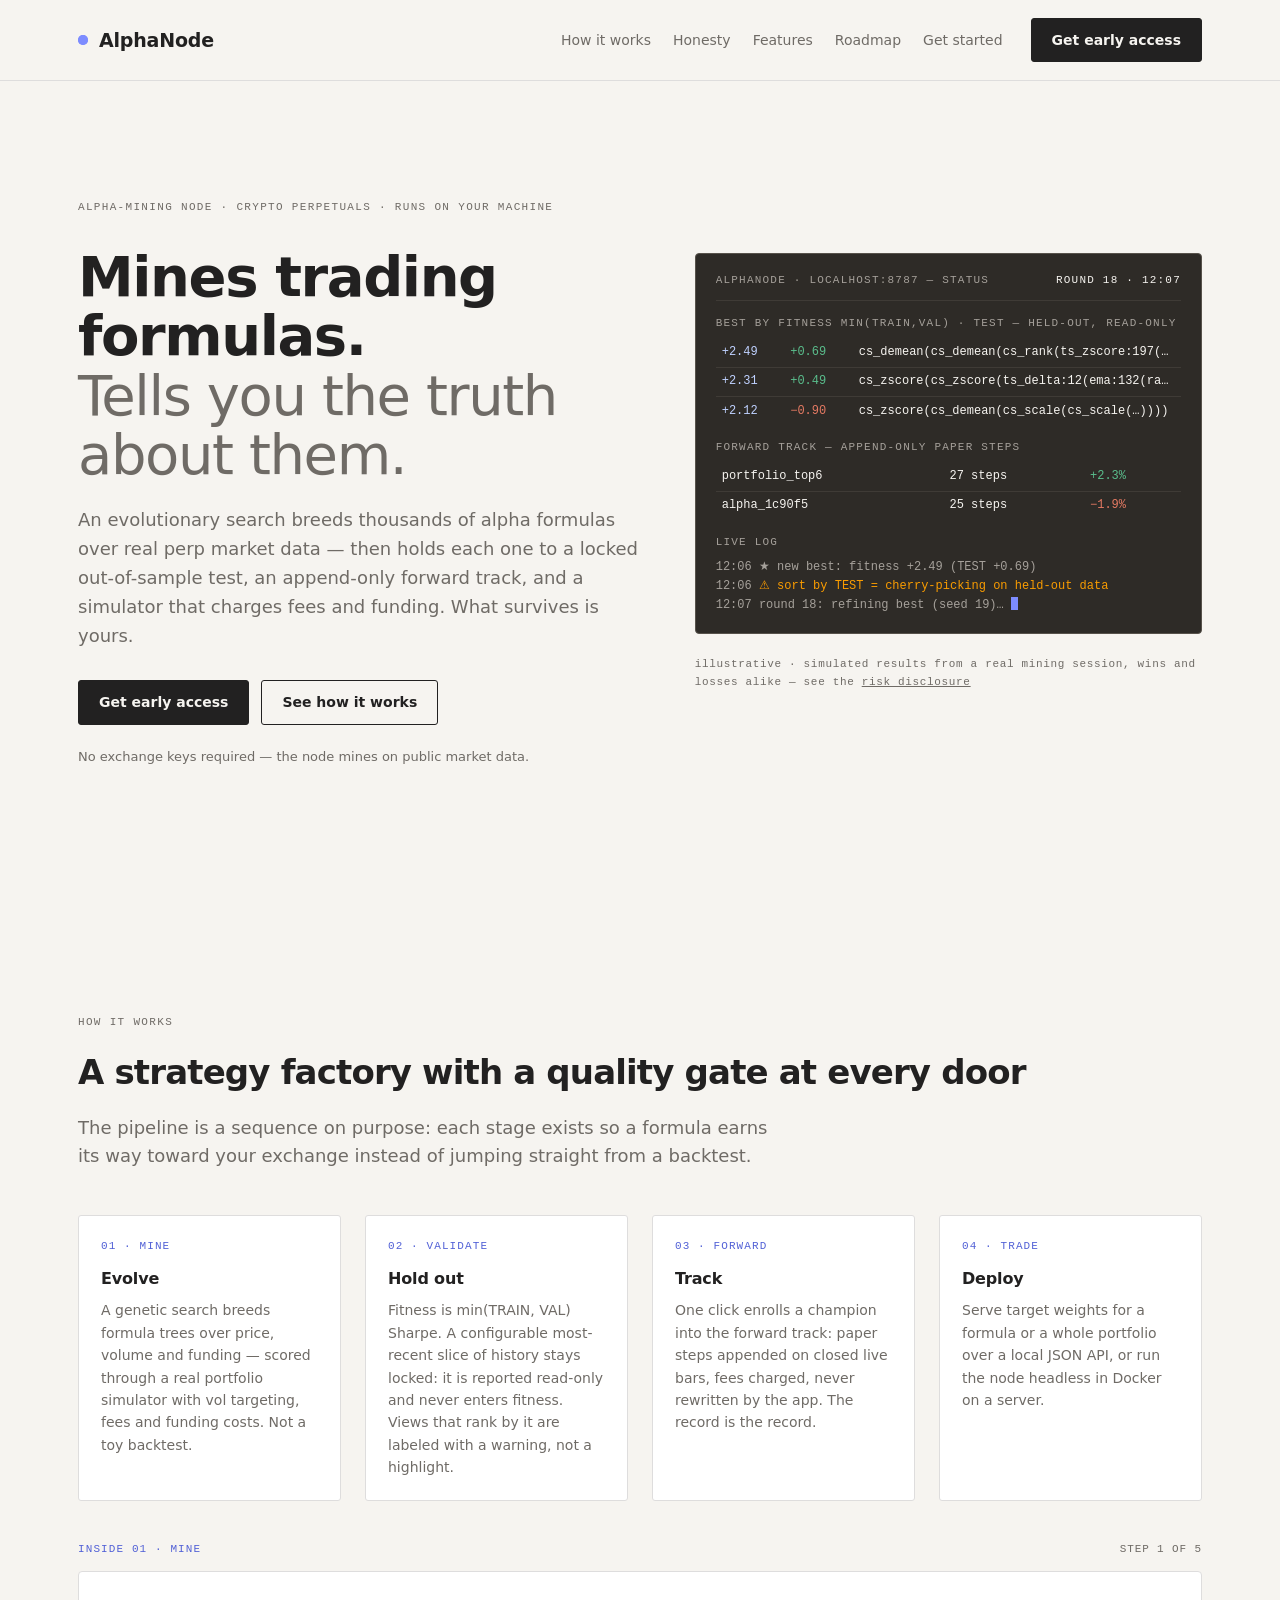
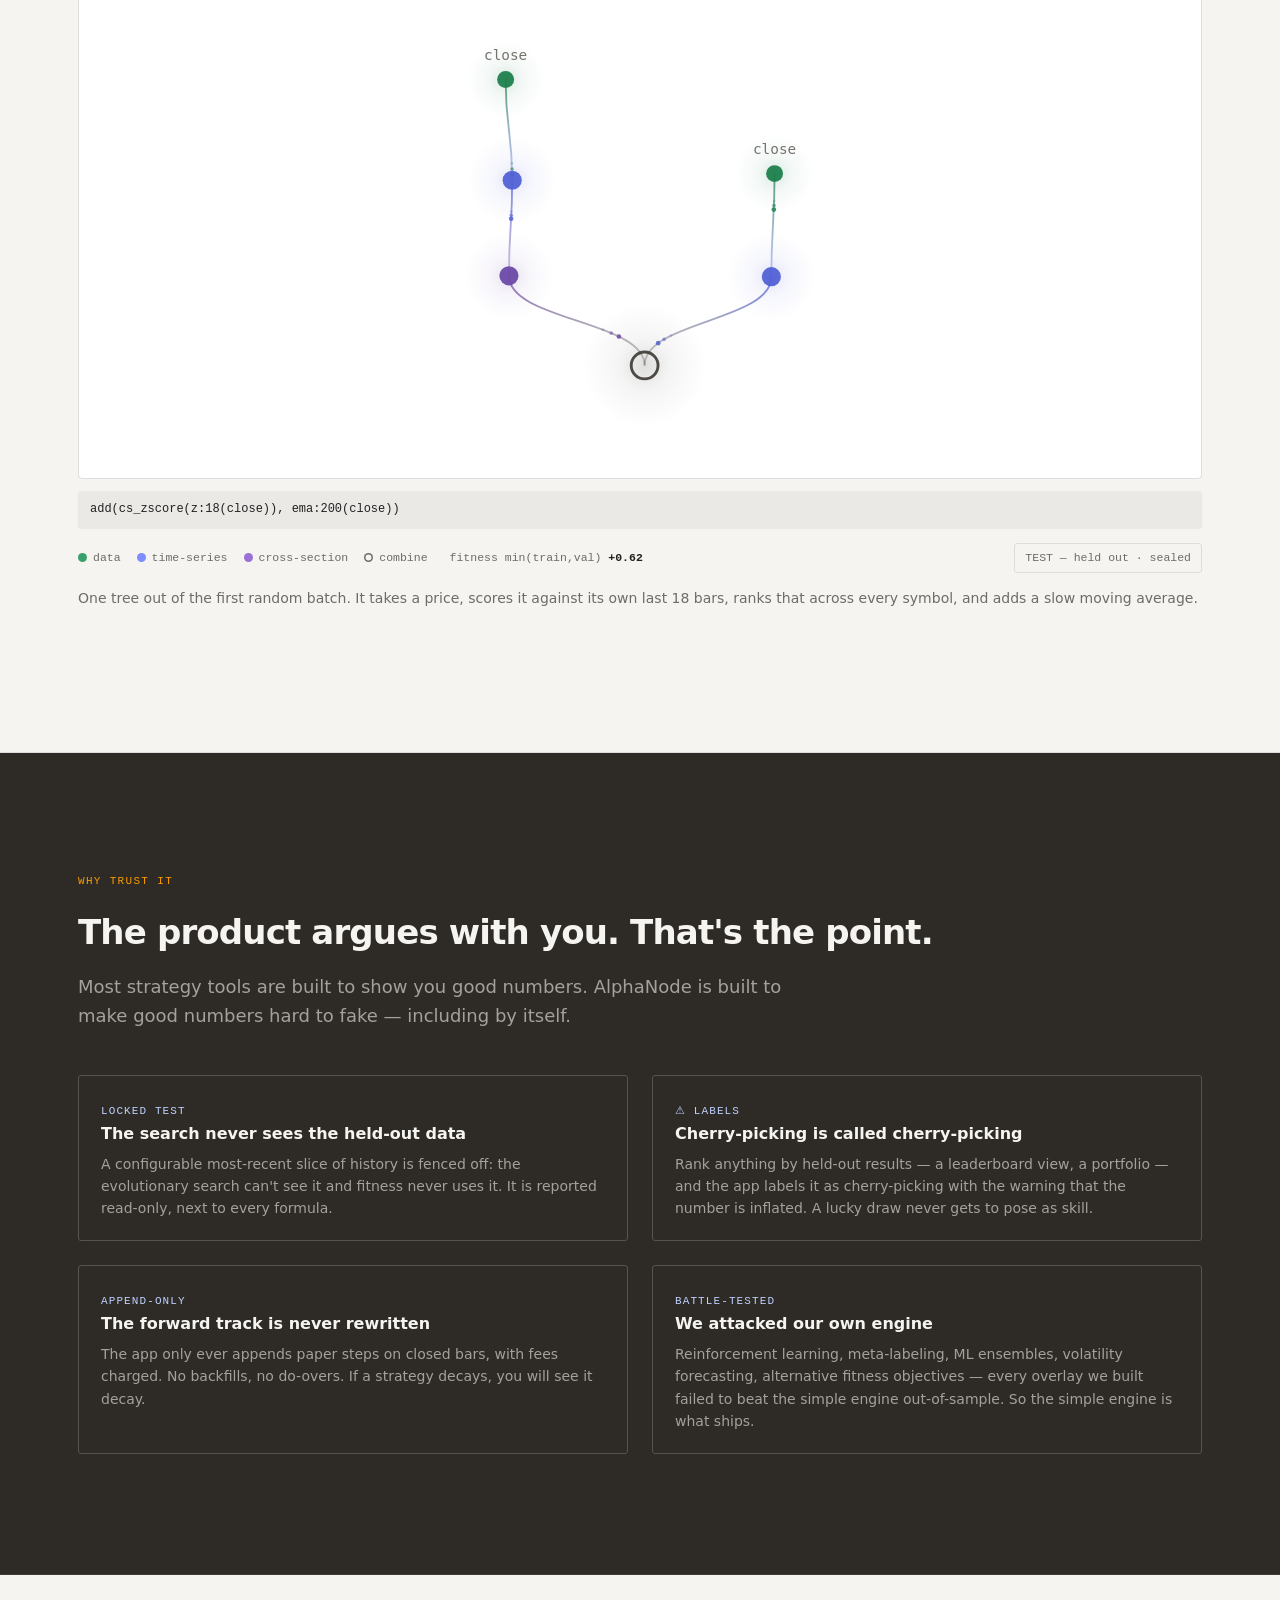
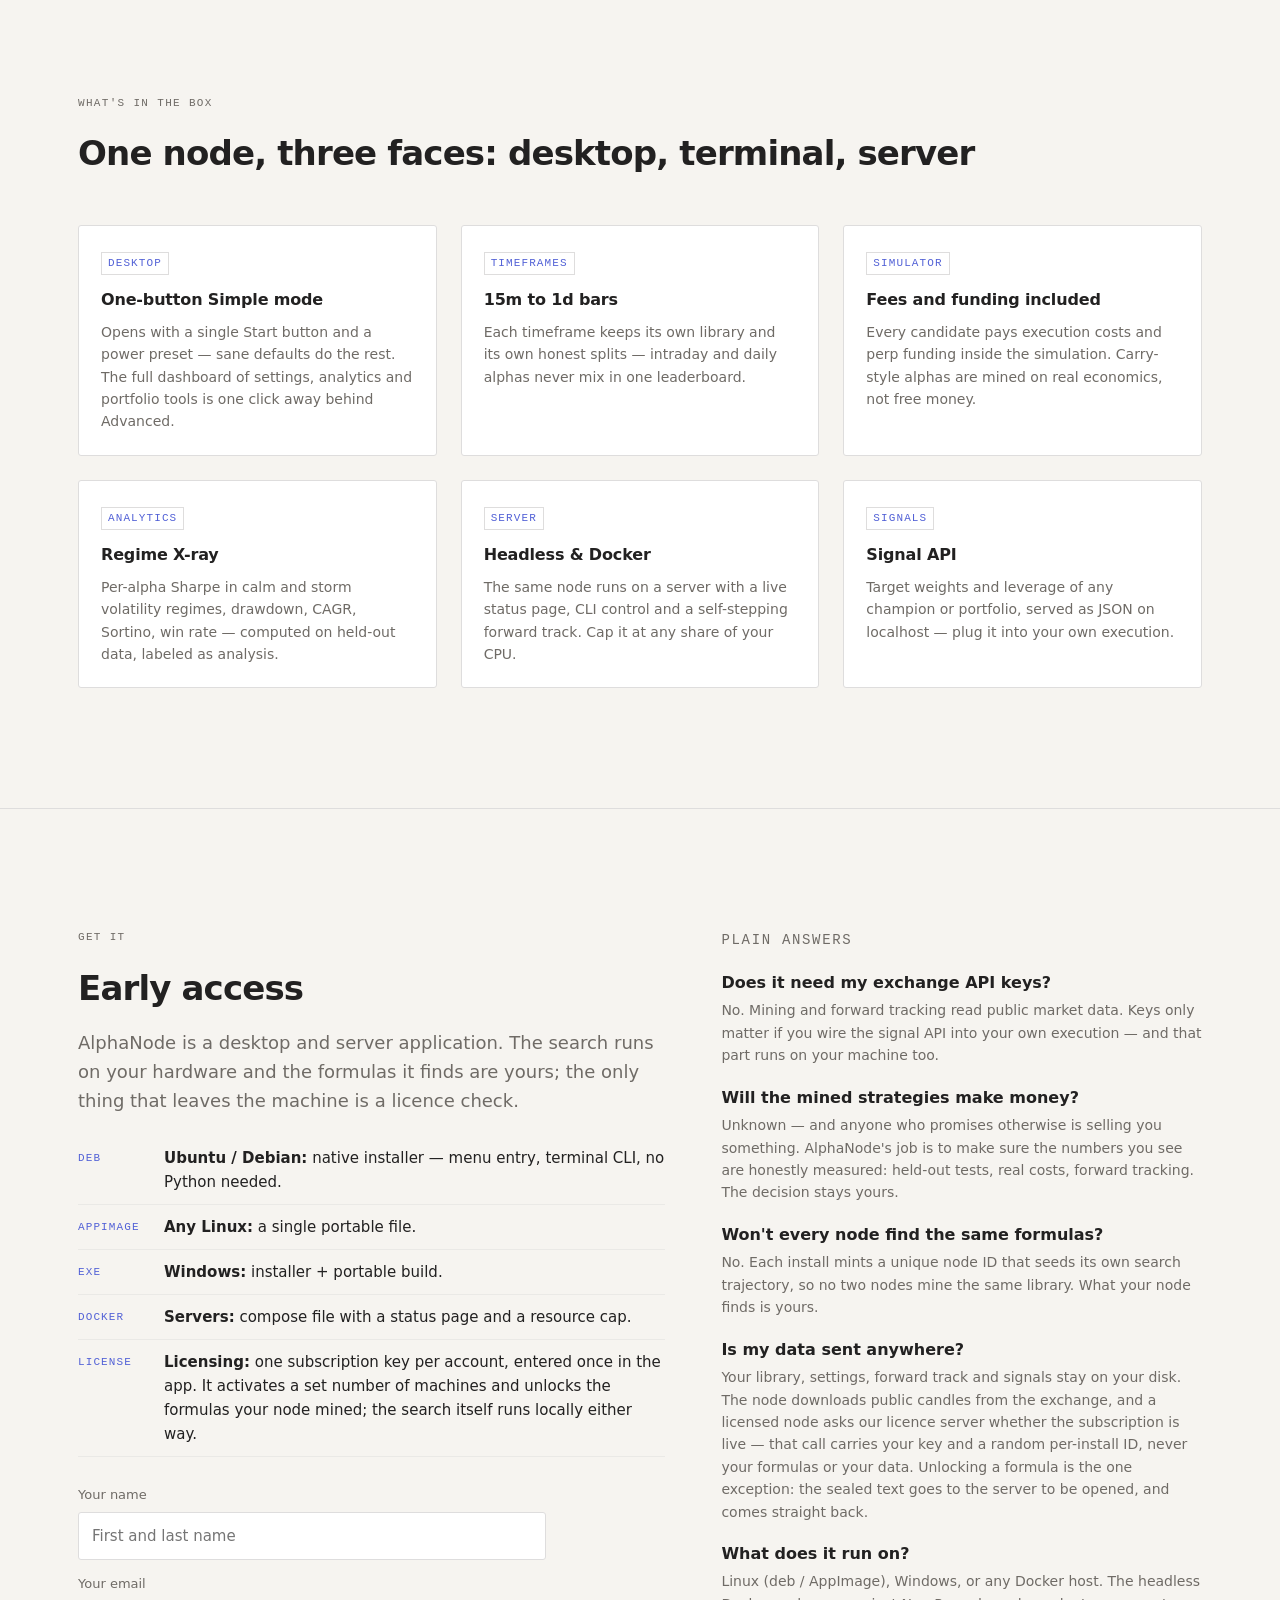
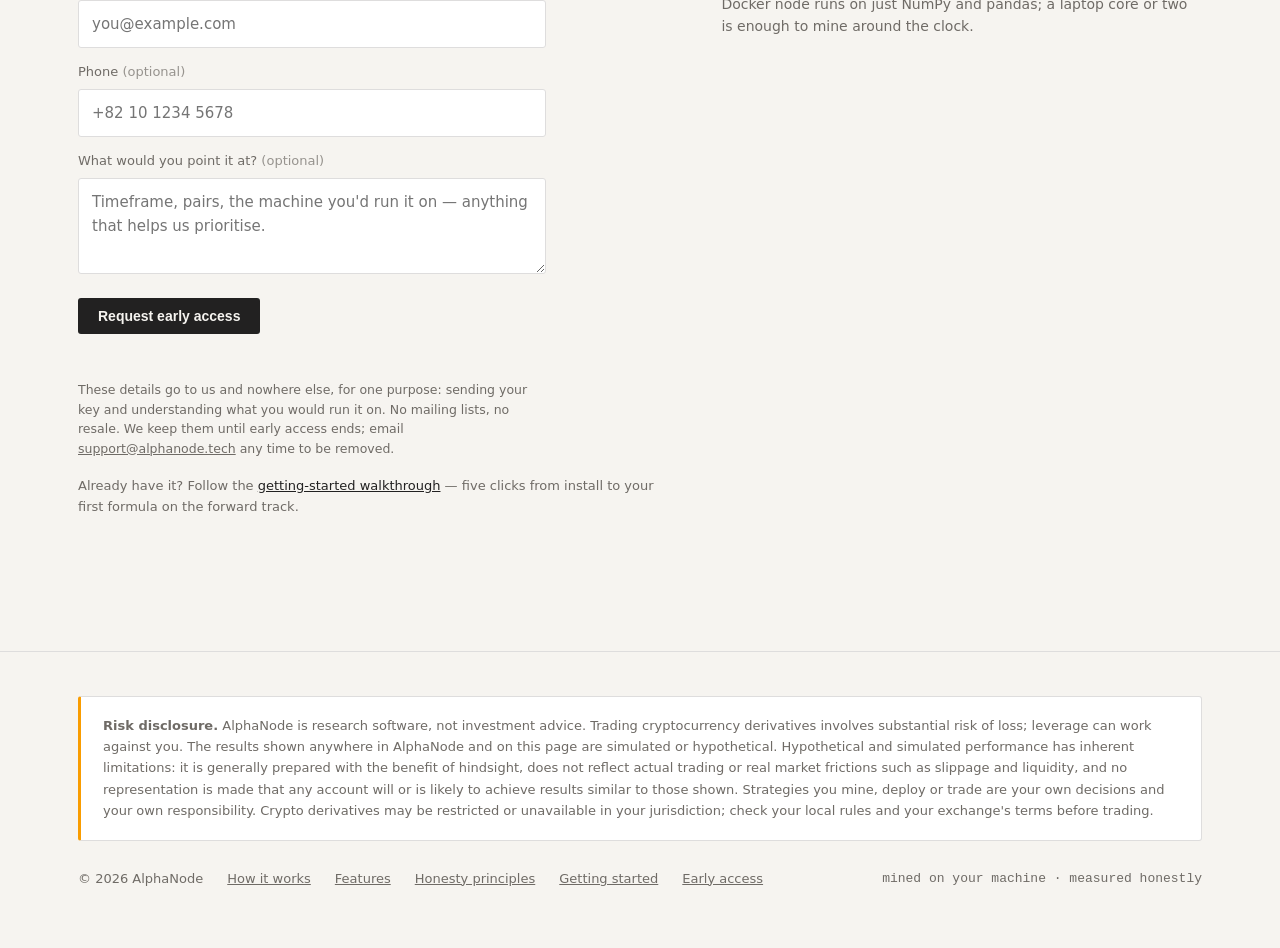
==== commit 87a31465: "The site gets its side gutters back on phones .wrap carried padding:0 28px all along, but .nav-in an" ====
--- a/site/index.html
+++ b/site/index.html
@@ -40,13 +40,14 @@
   font:16px/1.6 system-ui,-apple-system,"Segoe UI",sans-serif;
 }
 .mono{font-family:ui-monospace,SFMono-Regular,Menlo,Consolas,monospace}
-.wrap{max-width:1180px;margin:0 auto;padding:0 28px}
+.wrap{max-width:1180px;margin:0 auto;padding:0 28px}  /* side gutters: rules stacked on a .wrap element must use padding-block, a padding shorthand zeroes these */
 a{color:var(--ink)}
 a:focus-visible,button:focus-visible{outline:2px solid var(--acc);outline-offset:3px}
 
 /* ---------- nav ---------- */
 nav{border-bottom:1px solid var(--line)}
-.nav-in{display:flex;align-items:center;gap:28px;padding:18px 0}
+.nav-in{display:flex;align-items:center;gap:28px;padding-block:18px}
+.nav-in .btn{white-space:nowrap}
 .logo{display:flex;align-items:center;gap:11px;font-weight:650;font-size:19px;letter-spacing:-.01em;text-decoration:none}
 .dot{width:10px;height:10px;overflow:visible;flex:none}
 .dot circle{fill:var(--acc);transform-box:fill-box;transform-origin:center}
@@ -80,7 +81,7 @@
 
 /* ---------- hero ---------- */
 .hero{display:grid;grid-template-columns:minmax(0,1.05fr) minmax(0,.95fr);gap:56px;align-items:center;
-  padding:96px 0}
+  padding-block:96px}
 h1{font-size:clamp(38px,5vw,56px);font-weight:680;line-height:1.06}
 h1 .quiet{color:var(--mut);font-weight:500}
 .hero p{margin:22px 0 30px}
@@ -230,7 +231,7 @@
 
 @media (max-width: 900px){
   .hero,.get{grid-template-columns:minmax(0,1fr);gap:36px}
-  .hero{padding:64px 0}
+  .hero{padding-block:64px}
   .steps{grid-template-columns:repeat(2,1fr)}
   .feats{grid-template-columns:1fr 1fr}
   .truths{grid-template-columns:1fr}
@@ -243,6 +244,9 @@
   .nav-in > .btn{margin-left:auto}
 }
 @media (max-width: 560px){
+  .nav-in{gap:14px}
+  .logo{font-size:17px}
+  .nav-in .btn{padding:9px 12px;font-size:13px}
   .steps,.feats{grid-template-columns:1fr}
   .term .f{max-width:150px}
   .gp{padding:18px}
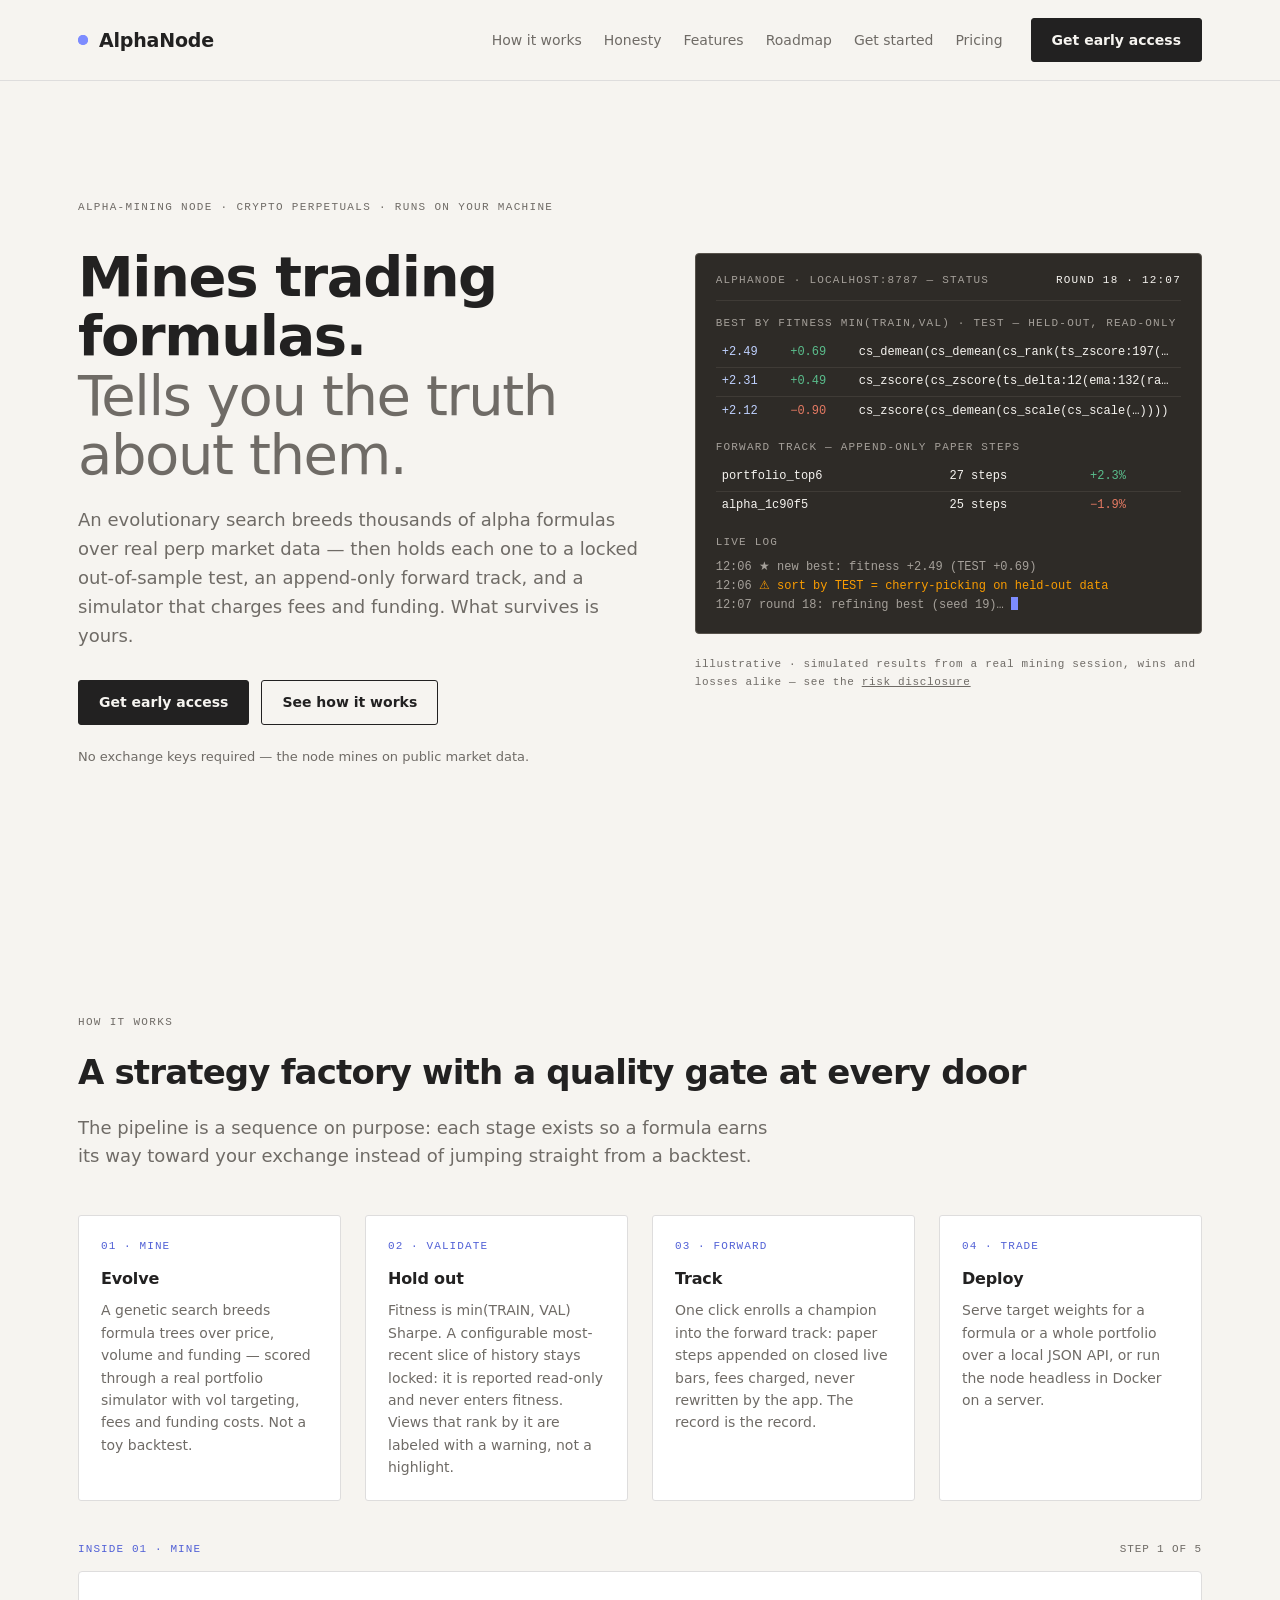
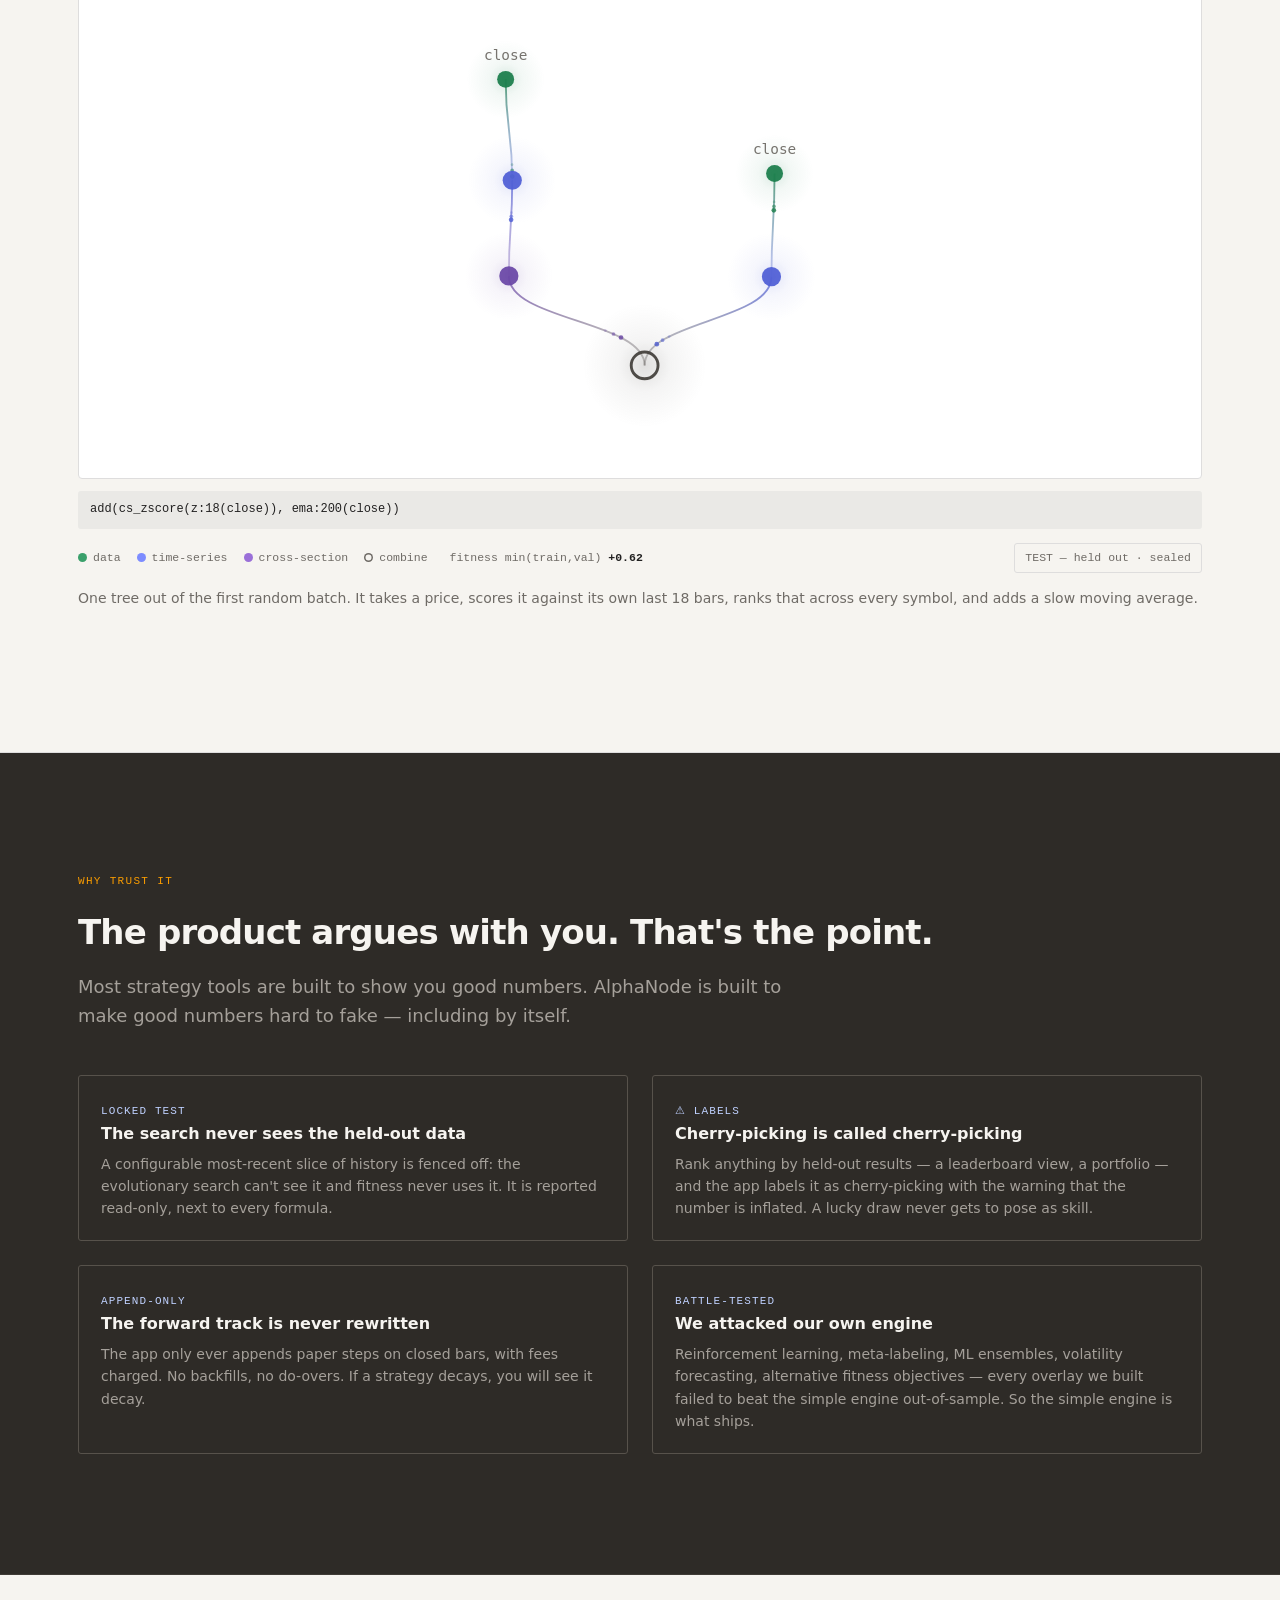
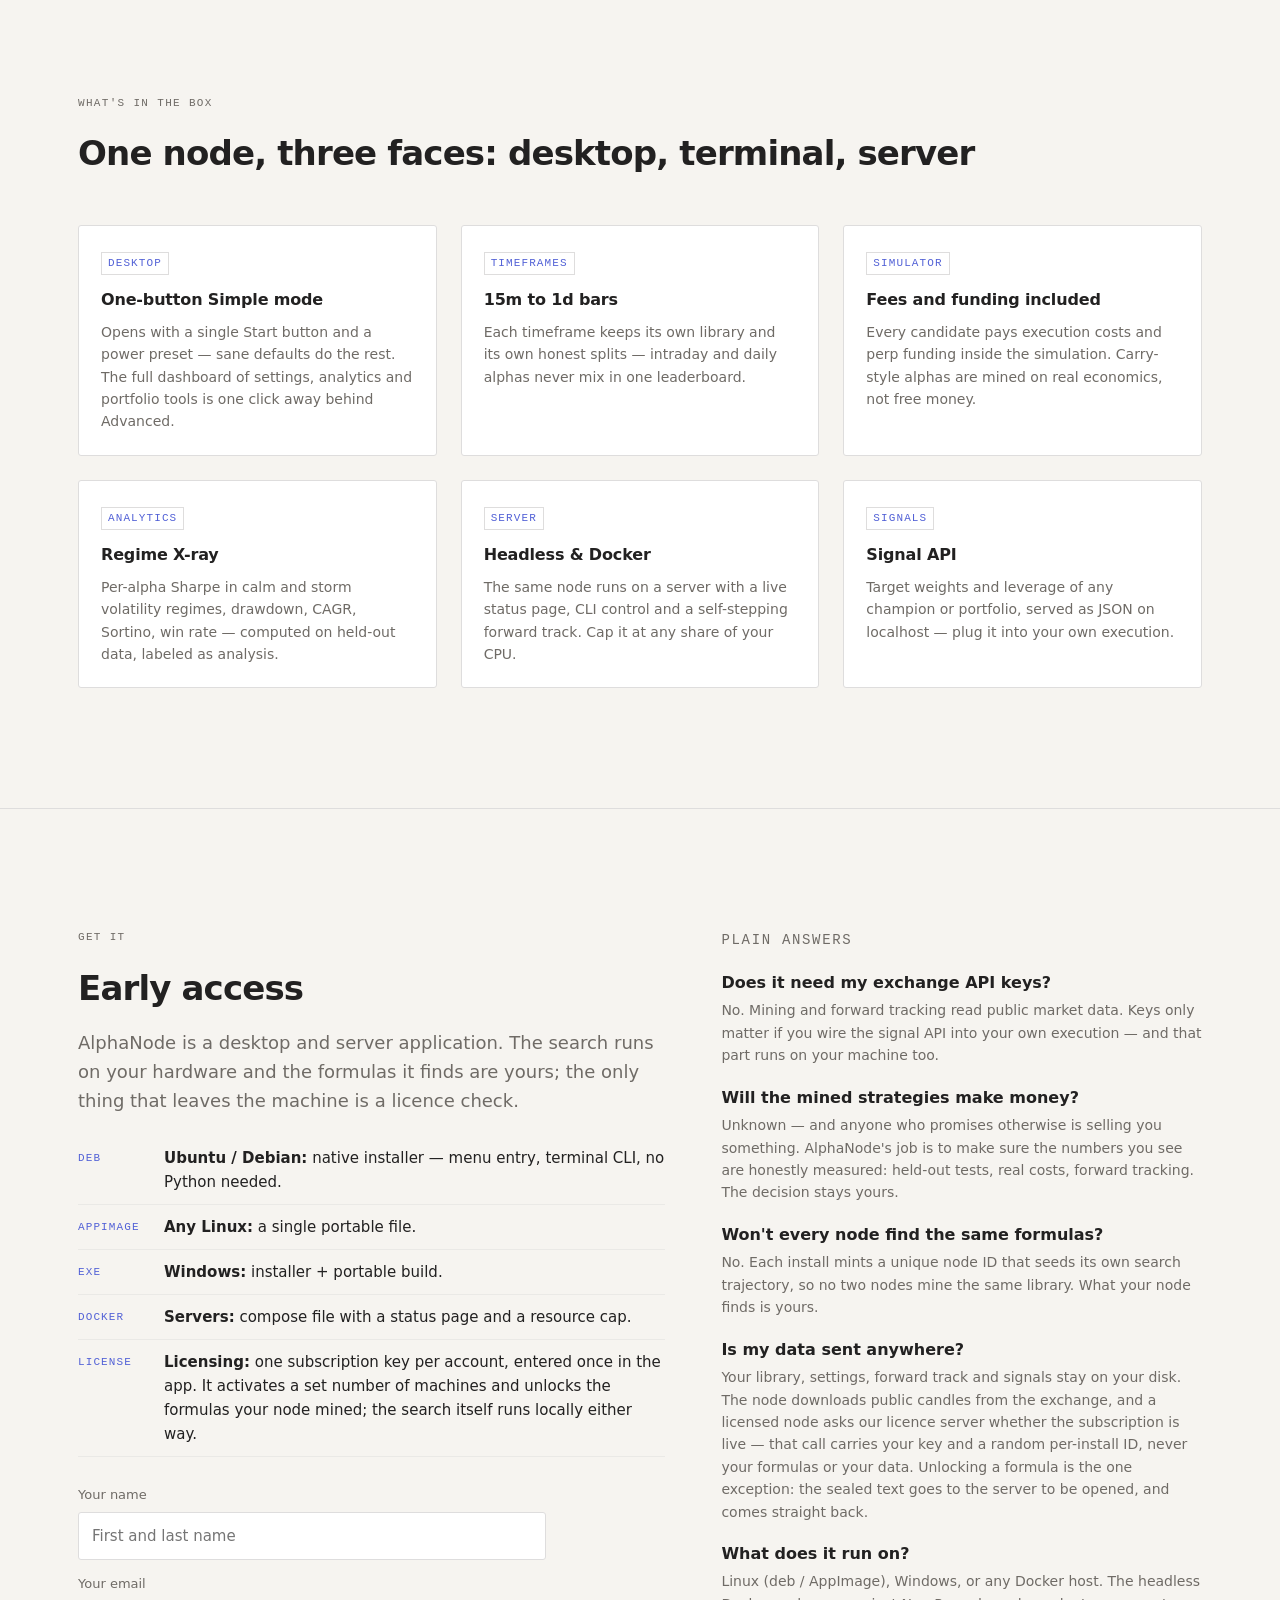
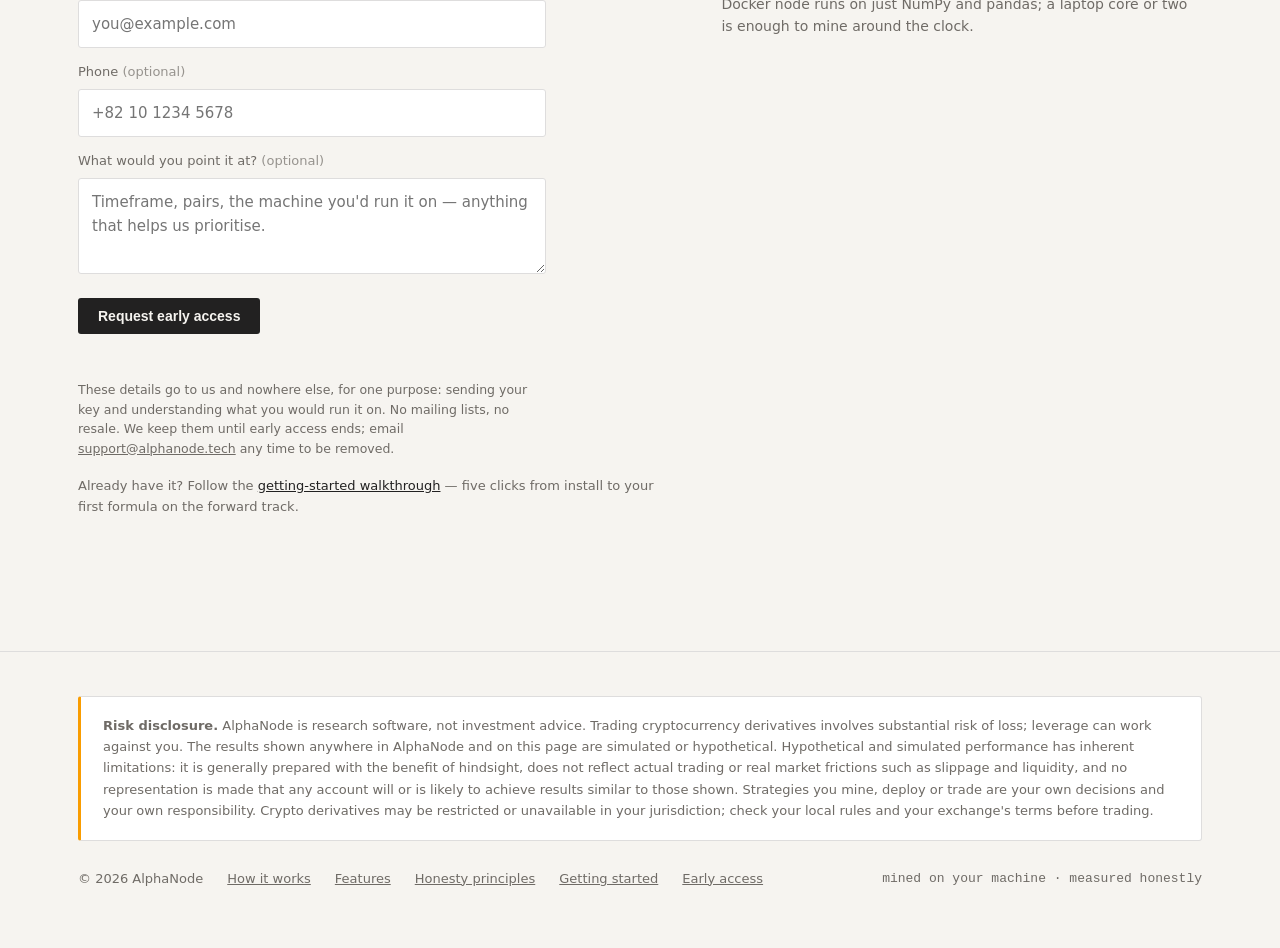
==== commit ae3edc19: "The site gets a place to buy: registration, order form and the terms buy.html — the purchase entranc" ====
--- a/site/index.html
+++ b/site/index.html
@@ -264,6 +264,7 @@
       <a href="#features">Features</a>
       <a href="roadmap.html">Roadmap</a>
       <a href="start.html">Get started</a>
+      <a href="buy.html">Pricing</a>
     </div>
     <a class="btn" href="#get">Get early access</a>
   </div>
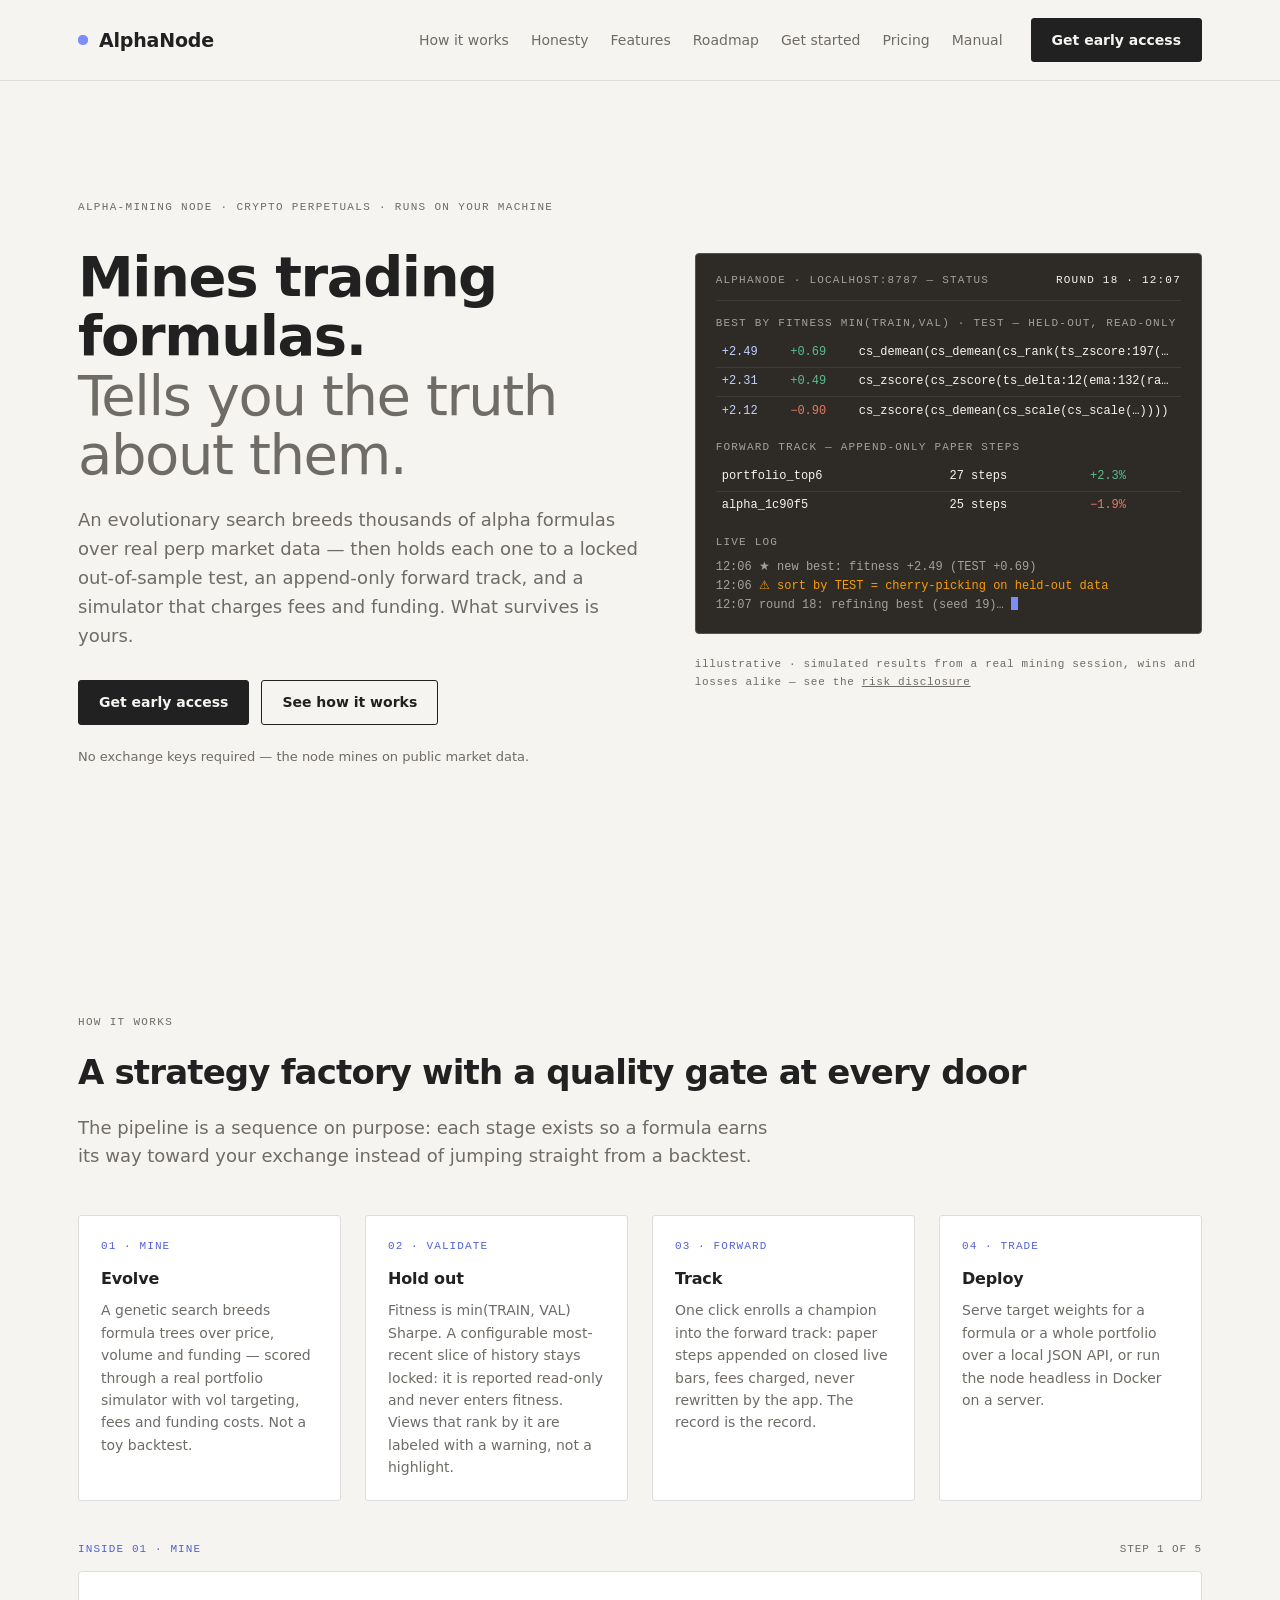
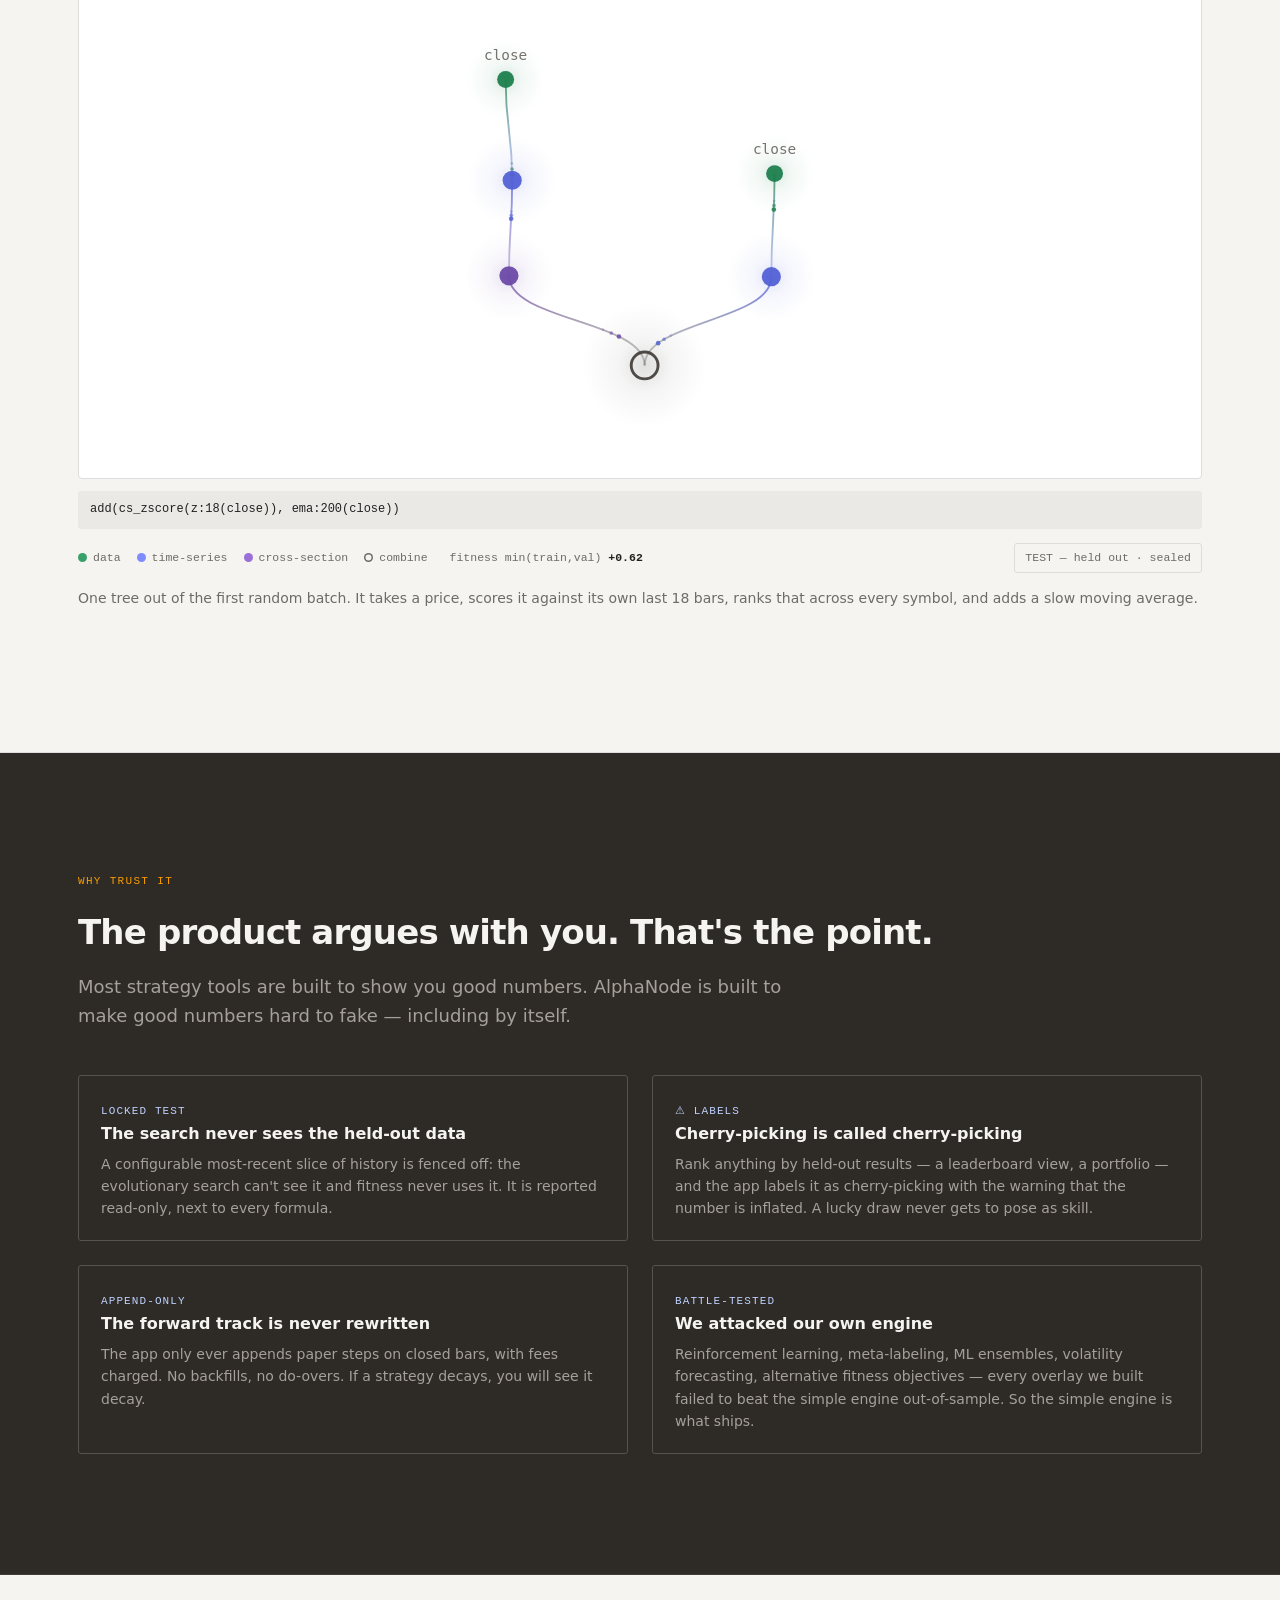
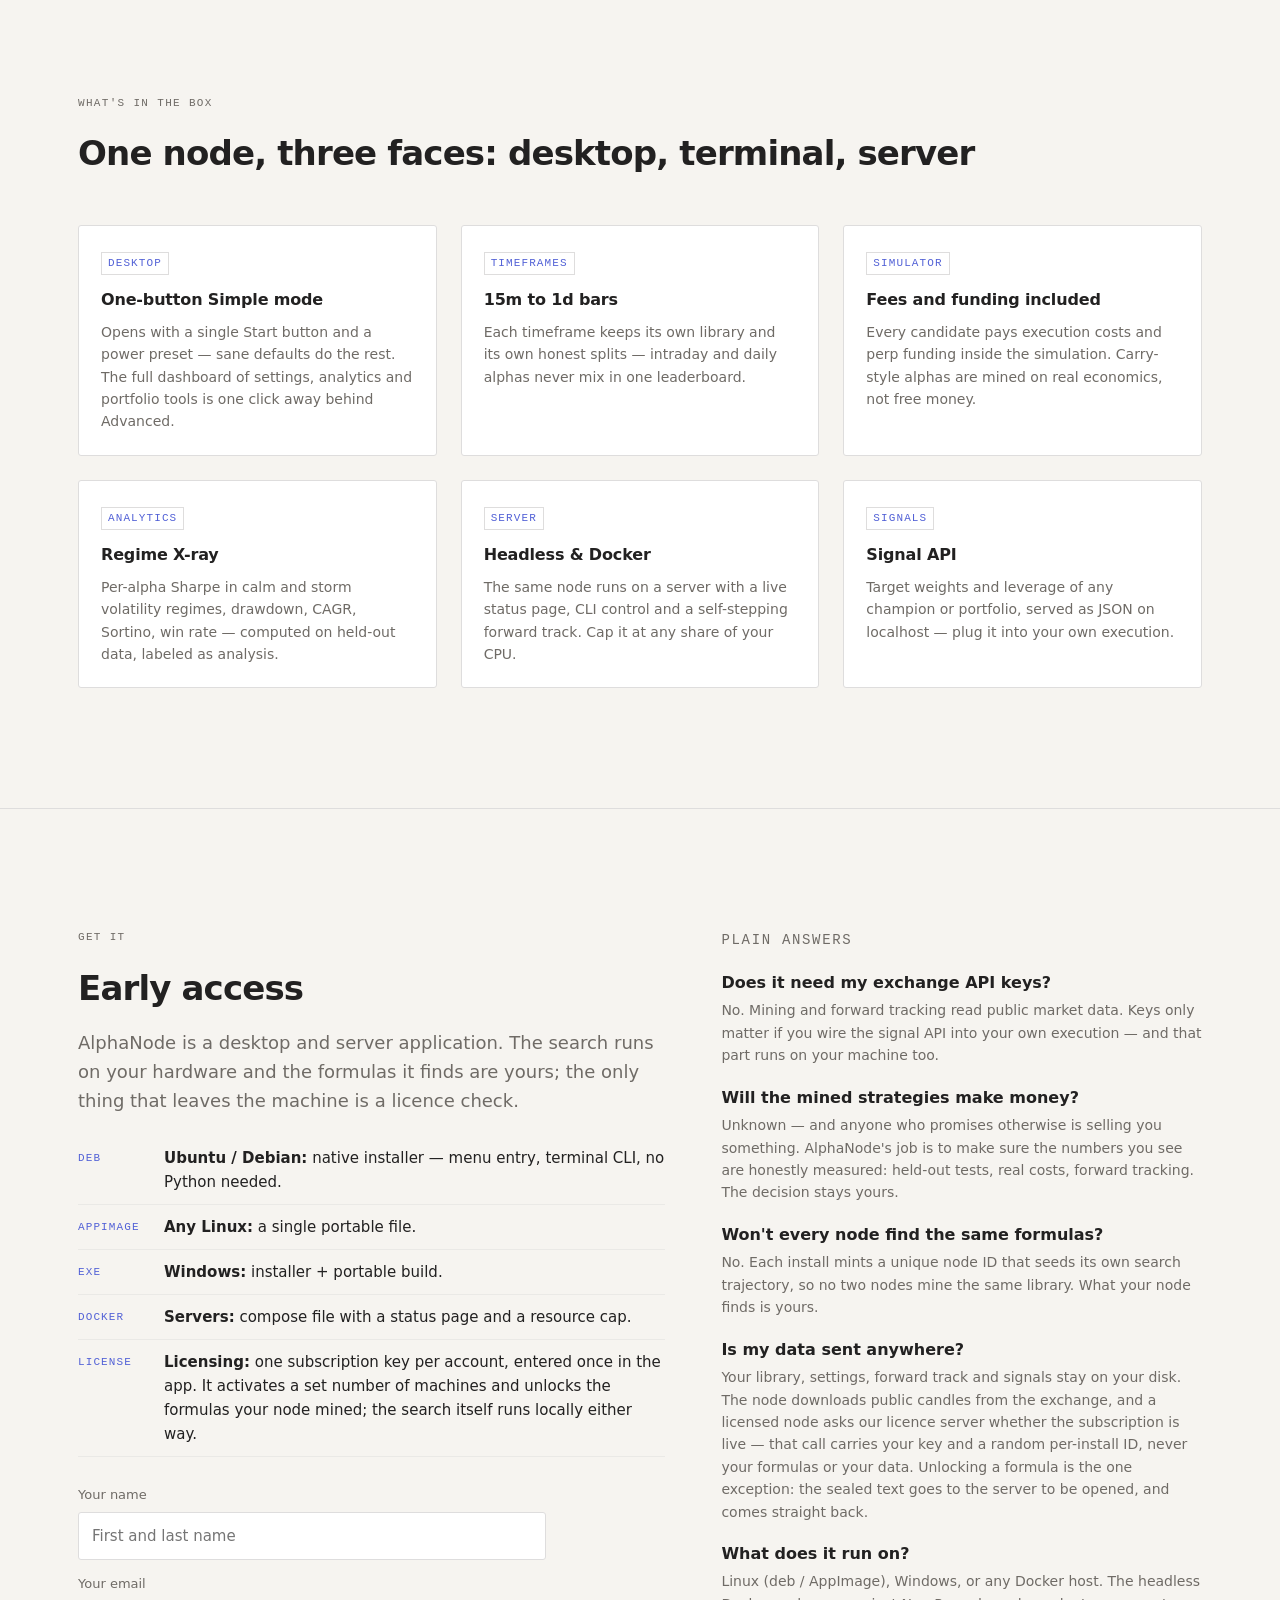
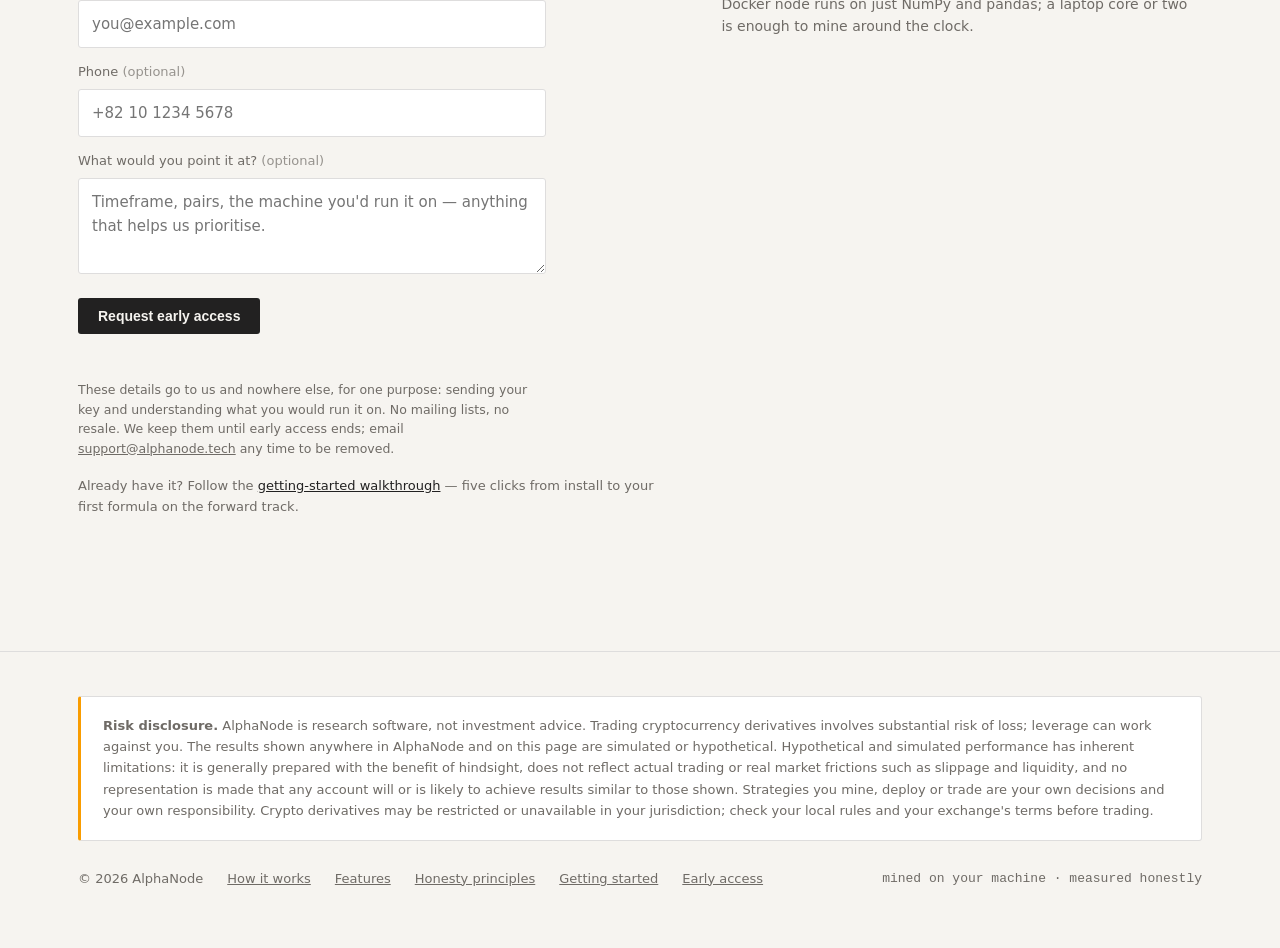
==== commit 91dc6eed: "The manual: every knob in AlphaNode, explained in plain language site/manual.html — 90 entries acros" ====
--- a/site/index.html
+++ b/site/index.html
@@ -265,6 +265,7 @@
       <a href="roadmap.html">Roadmap</a>
       <a href="start.html">Get started</a>
       <a href="buy.html">Pricing</a>
+      <a href="manual.html">Manual</a>
     </div>
     <a class="btn" href="#get">Get early access</a>
   </div>
